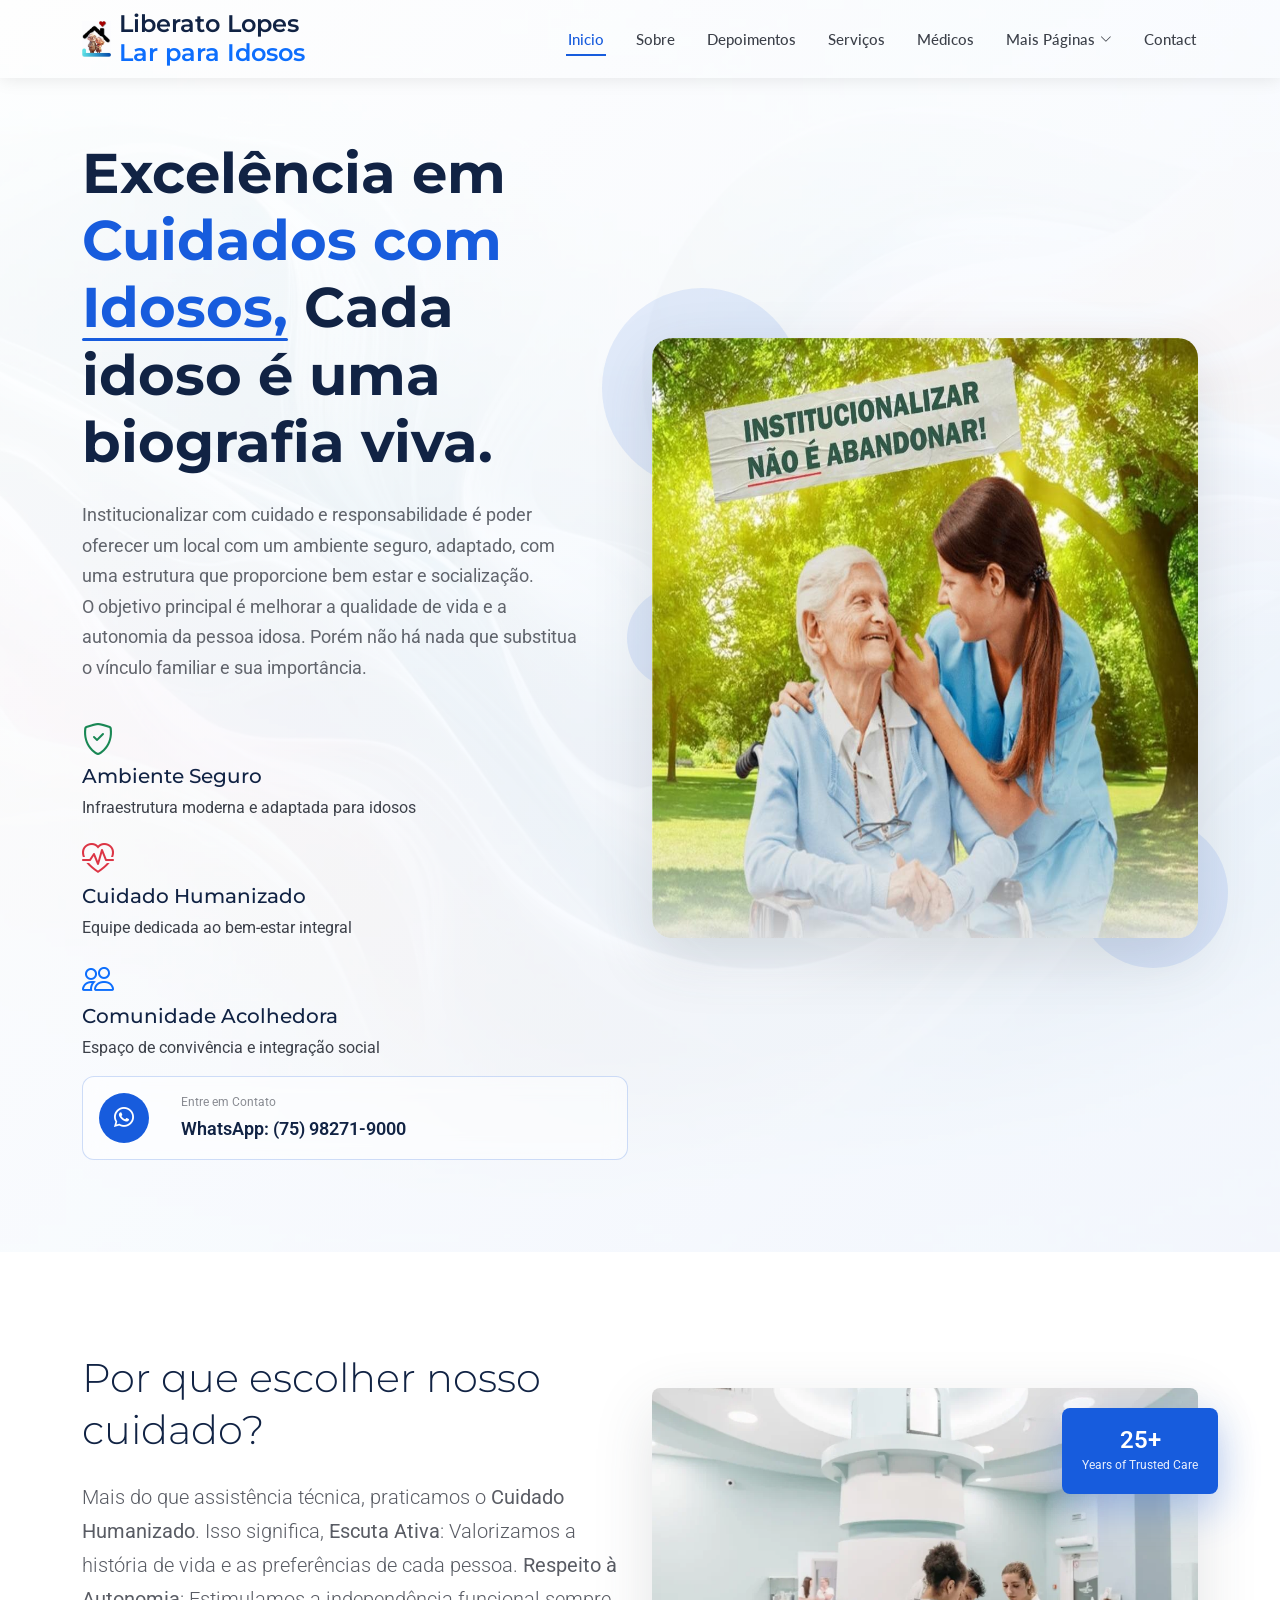
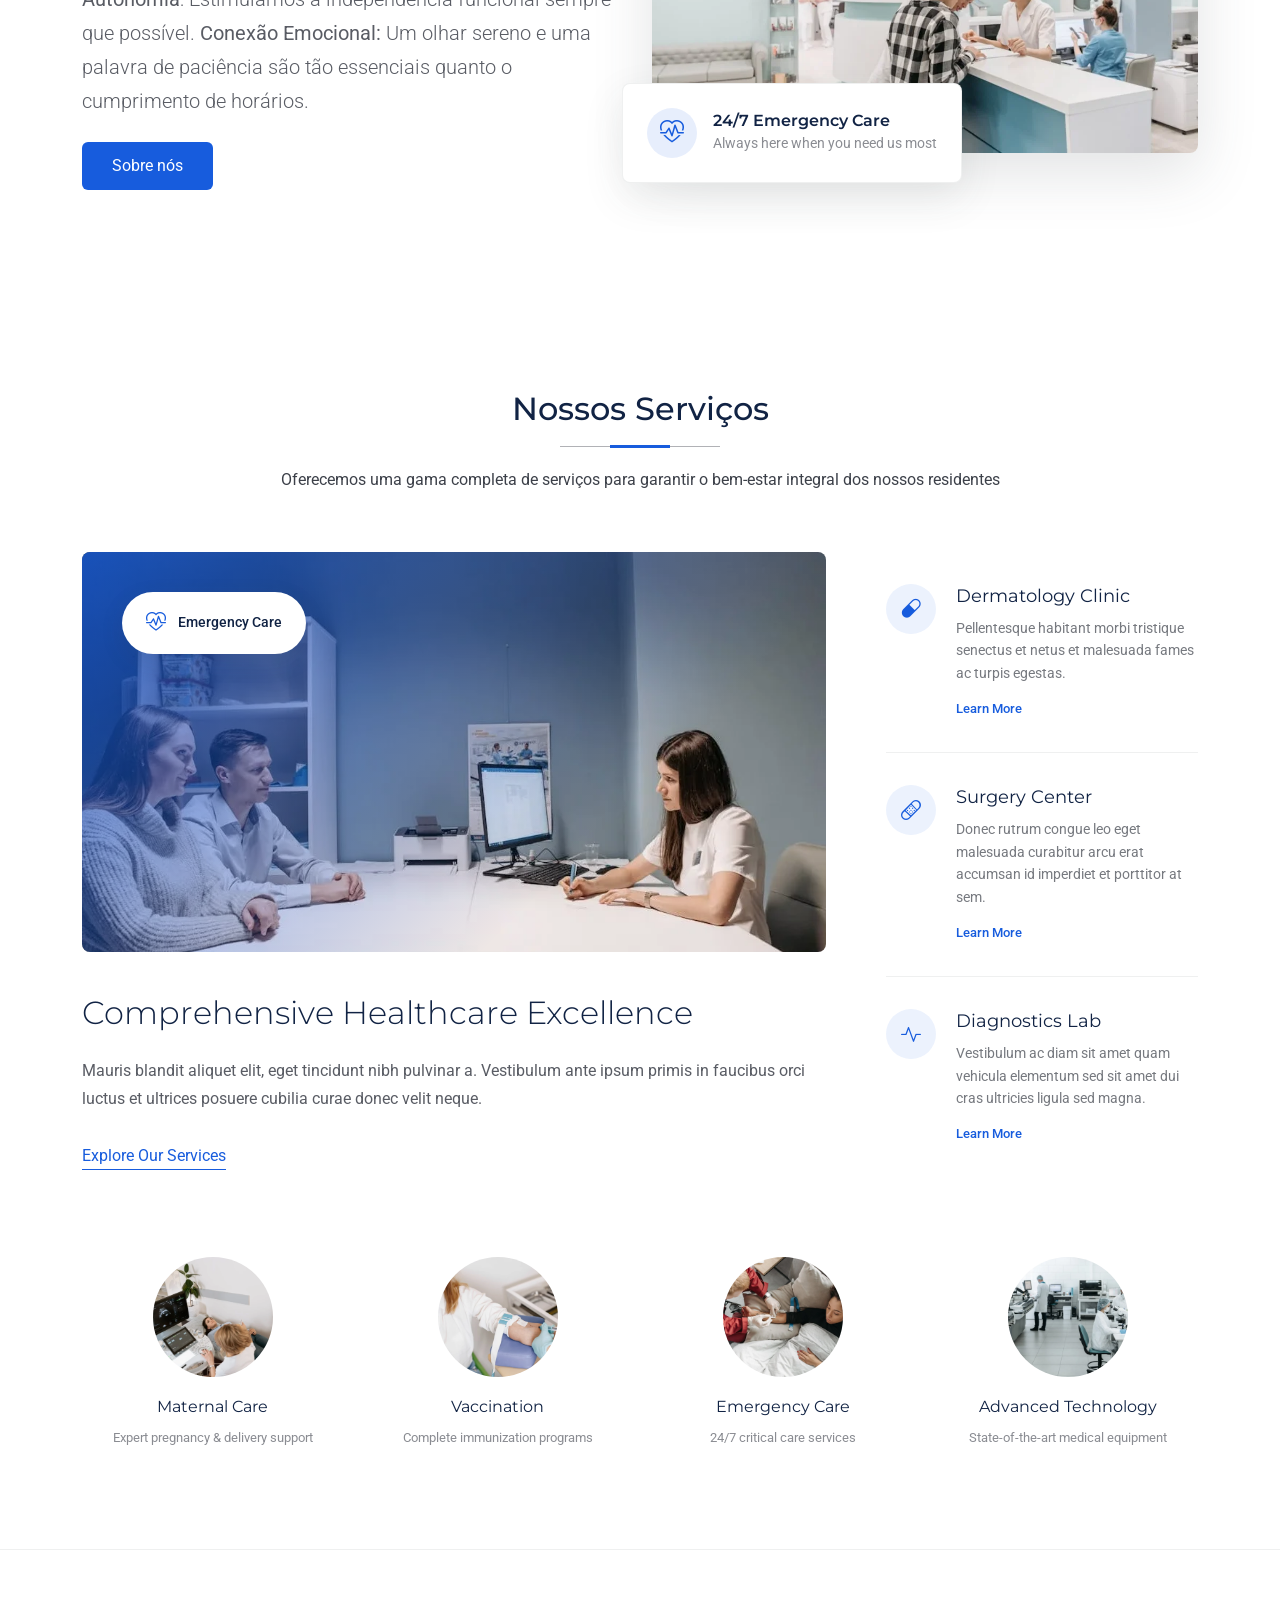
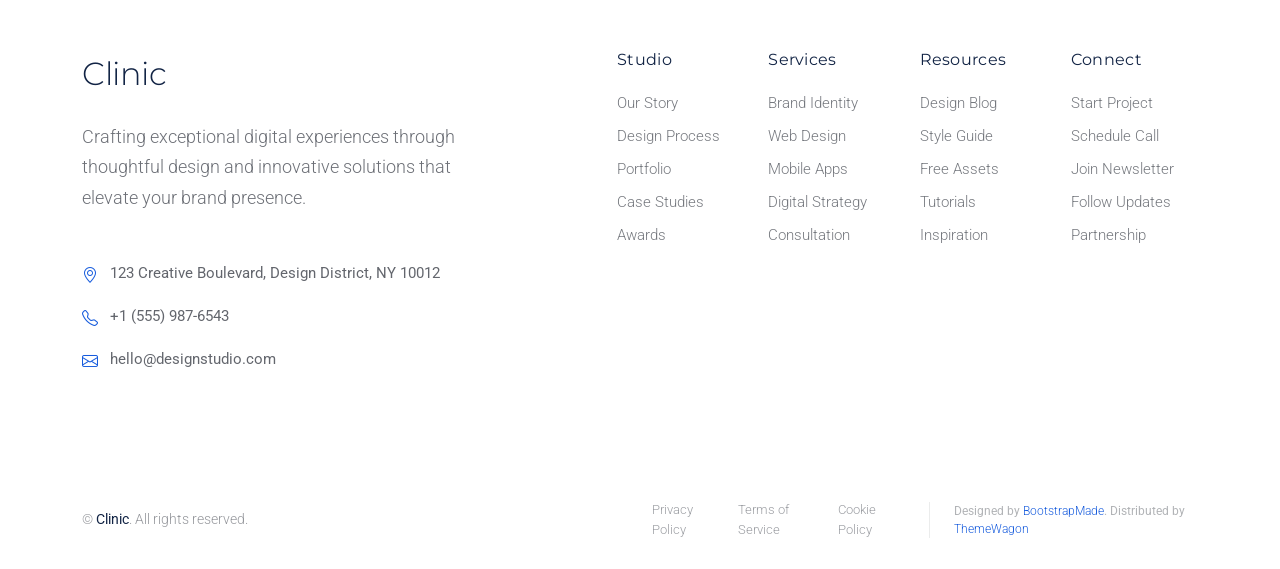
==== index.html @ b849fe91 "versao-1" ====
<!DOCTYPE html>
<html lang="en">

<head>
  <meta charset="utf-8">
  <meta content="width=device-width, initial-scale=1.0" name="viewport">
  <title>Liberato Lopes | Lar para Idosos</title>
  <meta name="description" content="">
  <meta name="keywords" content="">

  <!-- Favicons -->
  <link href="assets/img/favicon.png" rel="icon">
  <link href="assets/img/favicon.png" rel="apple-touch-icon">

  <!-- Fonts -->
  <link href="https://fonts.googleapis.com" rel="preconnect">
  <link href="https://fonts.gstatic.com" rel="preconnect" crossorigin>
  <link
    href="https://fonts.googleapis.com/css2?family=Roboto:ital,wght@0,100;0,300;0,400;0,500;0,700;0,900;1,100;1,300;1,400;1,500;1,700;1,900&family=Montserrat:ital,wght@0,100;0,200;0,300;0,400;0,500;0,600;0,700;0,800;0,900;1,100;1,200;1,300;1,400;1,500;1,600;1,700;1,800;1,900&family=Lato:ital,wght@0,100;0,300;0,400;0,700;0,900;1,100;1,300;1,400;1,700;1,900&display=swap"
    rel="stylesheet">

  <!-- Vendor CSS Files -->
  <link href="assets/vendor/bootstrap/css/bootstrap.min.css" rel="stylesheet">
  <link href="assets/vendor/bootstrap-icons/bootstrap-icons.css" rel="stylesheet">
  <link href="assets/vendor/aos/aos.css" rel="stylesheet">
  <link href="assets/vendor/glightbox/css/glightbox.min.css" rel="stylesheet">
  <link href="assets/vendor/fontawesome-free/css/all.min.css" rel="stylesheet">
  <link href="assets/vendor/swiper/swiper-bundle.min.css" rel="stylesheet">

  <!-- Main CSS File -->
  <link href="assets/css/main.css" rel="stylesheet">

</head>

<body class="index-page">

  <header id="header" class="header fixed-top">
    <div class="branding d-flex align-items-cente">

      <div class="container position-relative d-flex align-items-center justify-content-between">
        <a href="index.html" class="logo d-flex align-items-center">
          <!-- Uncomment the line below if you also wish to use an image logo -->
          <img class="img-fluid" src="assets/img/logo.png" alt="">
          <h1 class="sitename">
            <span class="d-block fs-4">Liberato Lopes</span>
            <span class="text-primary d-block fs-4">Lar para Idosos</span>
          </h1>
        </a>

        <nav id="navmenu" class="navmenu">
          <ul>
            <li><a href="index.html" class="active">Inicio</a></li>
            <li><a href="about.html">Sobre</a></li>
            <li><a href="departments.html">Depoimentos</a></li>
            <li><a href="services.html">Serviços</a></li>
            <li><a href="doctors.html">Médicos</a></li>
            <li class="dropdown"><a href="#"><span>Mais Páginas</span> <i class="bi bi-chevron-down toggle-dropdown"></i></a>
            <ul>
              <li><a href="department-details.html">Department Details</a></li>
              <li><a href="service-details.html">Service Details</a></li>
              <li><a href="appointment.html">Appointment</a></li>
              <li><a href="testimonials.html">Testimonials</a></li>
              <li><a href="faq.html">Frequently Asked Questions</a></li>
              <li><a href="gallery.html">Gallery</a></li>
            </ul>
            </li>
            <li><a href="contact.html">Contact</a></li>
          </ul>
          <i class="mobile-nav-toggle d-xl-none bi bi-list"></i>
        </nav>
      </div>
    </div>

  </header>

  <main class="main">

    <!-- Hero Section -->
    <section id="hero" class="hero section">

      <div class="container" data-aos="fade-up" data-aos-delay="100">

        <div class="row align-items-center pt-4">
          <div class="col-lg-6">
            <div class="hero-content">
              <h1 data-aos="fade-right" data-aos-delay="300">
                Excelência em <span class="highlight">Cuidados com Idosos,</span> Cada idoso é uma biografia viva.
              </h1>

              <p class="hero-description" data-aos="fade-right" data-aos-delay="400">
                Institucionalizar com cuidado e responsabilidade é poder oferecer um local com um ambiente seguro, adaptado, com uma estrutura que proporcione bem estar e socialização.<br>
                O objetivo principal é melhorar a qualidade de vida e a autonomia da pessoa idosa. Porém não há nada que substitua o vínculo familiar e sua importância.
              </p>
              <div class="hero-features" data-aos="fade-right" data-aos-delay="500">
                  <div class="feature-item">
                    <div class="feature-icon">
                      <i class="fs-2 bi bi-shield-check text-success"></i>
                    </div>
                    <div class="feature-content">
                      <h5>Ambiente Seguro</h5>
                      <p>Infraestrutura moderna e adaptada para idosos</p>
                  </div>
                  </div>
                  <div class="feature-item">
                    <div class="feature-icon">
                      <i class="fs-2 bi bi-heart-pulse text-danger"></i>
                    </div>
                    <div class="feature-content">
                      <h5>Cuidado Humanizado</h5>
                      <p>Equipe dedicada ao bem-estar integral</p>
                    </div>
                  </div>

                  <div class="feature-item">
                    <div class="feature-icon">
                      <i class="fs-2 bi bi-people text-primary"></i>
                    </div>
                    <div class="feature-content">
                      <h5>Comunidade Acolhedora</h5>
                      <p>Espaço de convivência e integração social</p>
                    </div>
                  </div>
                </div>
                <div class=" wa-me">
                <a class="emergency-contact d-flex align-items-center" data-aos="fade-right" data-aos-delay="600" href="https://wa.me/5575982719000" target="_blank" rel="noopener noreferrer">
                    <div class="emergency-icon me-3">
                      <i class="bi bi-whatsapp"></i>
                    </div>
                    <div class="emergency-info">
                      <small class="d-block">Entre em Contato</small>
                      <strong>WhatsApp: (75) 98271-9000</strong>
                    </div>
                </a>
                </div>
            </div>
            </div>

            <div class="col-lg-6">
              <div class="hero-visual" data-aos="fade-left" data-aos-delay="400">
                <div class="main-image">
                  <img src="assets/img/foto-1.jpg" alt="Modern Healthcare Facility" class="img-fluid">
                </div>
                <div class="background-elements">
                  <div class="element element-1"></div>
                  <div class="element element-2"></div>
                  <div class="element element-3"></div>
              </div>
            </div>
          </div>
        </div>

      </div>

    </section><!-- /Hero Section -->

    <!-- Home About Section -->
    <section id="home-about" class="home-about section">

      <div class="container" data-aos="fade-up" data-aos-delay="100">

        <div class="row align-items-center">
          <div class="col-lg-6 mb-5 mb-lg-0" data-aos="fade-right" data-aos-delay="200">
            <div class="about-content">
              <h2 class="section-heading">Por que escolher nosso cuidado?</h2>
              <p class="lead-text">Mais do que assistência técnica, praticamos o <strong>Cuidado Humanizado</strong>. Isso significa, <strong>Escuta Ativa</strong>: Valorizamos a história de vida e as preferências de cada pessoa. 
                <strong>Respeito à Autonomia</strong>: Estimulamos a independência funcional sempre que possível. <strong>Conexão Emocional:</strong> Um olhar sereno e uma palavra de paciência são tão essenciais quanto o cumprimento de horários.
              </p>
              <div class="cta-section">
                <a href="about.html" class="btn-primary">Sobre nós</a>
              </div>
            </div>
          </div>

          <div class="col-lg-6" data-aos="fade-left" data-aos-delay="300">
            <div class="about-visual">
              <div class="main-image">
                <img src="assets/img/health/facilities-9.webp" alt="Modern medical facility" class="img-fluid">
              </div>
              <div class="floating-card">
                <div class="card-content">
                  <div class="icon">
                    <i class="bi bi-heart-pulse"></i>
                  </div>
                  <div class="card-text">
                    <h4>24/7 Emergency Care</h4>
                    <p>Always here when you need us most</p>
                  </div>
                </div>
              </div>
              <div class="experience-badge">
                <div class="badge-content">
                  <span class="years">25+</span>
                  <span class="text">Years of Trusted Care</span>
                </div>
              </div>
            </div>
          </div>
        </div>

      </div>

    </section><!-- /Home About Section -->

    <!-- Featured Services Section -->
    <section id="featured-services" class="featured-services section">

      <!-- Section Title -->
      <div class="container section-title" data-aos="fade-up">
        <h2>Nossos Serviços</h2>
        <p>Oferecemos uma gama completa de serviços para garantir o bem-estar integral dos nossos residentes</p>
      </div><!-- End Section Title -->

      <div class="container" data-aos="fade-up" data-aos-delay="100">

        <div class="row g-0">

          <div class="col-lg-8" data-aos="fade-right" data-aos-delay="200">
            <div class="featured-service-main">
              <div class="service-image-wrapper">
                <img src="assets/img/health/consultation-4.webp" alt="Premier Healthcare Services" class="img-fluid"
                  loading="lazy">
                <div class="service-overlay">
                  <div class="service-badge">
                    <i class="bi bi-heart-pulse"></i>
                    <span>Emergency Care</span>
                  </div>
                </div>
              </div>
              <div class="service-details">
                <h2>Comprehensive Healthcare Excellence</h2>
                <p>Mauris blandit aliquet elit, eget tincidunt nibh pulvinar a. Vestibulum ante ipsum primis in faucibus
                  orci luctus et ultrices posuere cubilia curae donec velit neque.</p>
                <a href="#!" class="main-cta">Explore Our Services</a>
              </div>
            </div>
          </div>

          <div class="col-lg-4" data-aos="fade-left" data-aos-delay="300">
            <div class="services-sidebar">

              <div class="service-item" data-aos="fade-up" data-aos-delay="400">
                <div class="service-icon-wrapper">
                  <i class="bi bi-capsule"></i>
                </div>
                <div class="service-info">
                  <h4>Dermatology Clinic</h4>
                  <p>Pellentesque habitant morbi tristique senectus et netus et malesuada fames ac turpis egestas.</p>
                  <a href="#!" class="service-link">Learn More</a>
                </div>
              </div>

              <div class="service-item" data-aos="fade-up" data-aos-delay="500">
                <div class="service-icon-wrapper">
                  <i class="bi bi-bandaid"></i>
                </div>
                <div class="service-info">
                  <h4>Surgery Center</h4>
                  <p>Donec rutrum congue leo eget malesuada curabitur arcu erat accumsan id imperdiet et porttitor at
                    sem.</p>
                  <a href="#!" class="service-link">Learn More</a>
                </div>
              </div>

              <div class="service-item" data-aos="fade-up" data-aos-delay="600">
                <div class="service-icon-wrapper">
                  <i class="bi bi-activity"></i>
                </div>
                <div class="service-info">
                  <h4>Diagnostics Lab</h4>
                  <p>Vestibulum ac diam sit amet quam vehicula elementum sed sit amet dui cras ultricies ligula sed
                    magna.</p>
                  <a href="#!" class="service-link">Learn More</a>
                </div>
              </div>

            </div>
          </div>

        </div>

        <div class="specialties-grid" data-aos="fade-up" data-aos-delay="300">
          <div class="row align-items-center">

            <div class="col-lg-3 col-md-6">
              <div class="specialty-card">
                <div class="specialty-image">
                  <img src="assets/img/health/maternal-2.webp" alt="Maternal Care" class="img-fluid" loading="lazy">
                </div>
                <div class="specialty-content">
                  <h5>Maternal Care</h5>
                  <span>Expert pregnancy &amp; delivery support</span>
                </div>
              </div>
            </div>

            <div class="col-lg-3 col-md-6">
              <div class="specialty-card">
                <div class="specialty-image">
                  <img src="assets/img/health/vaccination-3.webp" alt="Vaccination" class="img-fluid" loading="lazy">
                </div>
                <div class="specialty-content">
                  <h5>Vaccination</h5>
                  <span>Complete immunization programs</span>
                </div>
              </div>
            </div>

            <div class="col-lg-3 col-md-6">
              <div class="specialty-card">
                <div class="specialty-image">
                  <img src="assets/img/health/emergency-1.webp" alt="Emergency Care" class="img-fluid" loading="lazy">
                </div>
                <div class="specialty-content">
                  <h5>Emergency Care</h5>
                  <span>24/7 critical care services</span>
                </div>
              </div>
            </div>

            <div class="col-lg-3 col-md-6">
              <div class="specialty-card">
                <div class="specialty-image">
                  <img src="assets/img/health/facilities-6.webp" alt="Advanced Tech" class="img-fluid" loading="lazy">
                </div>
                <div class="specialty-content">
                  <h5>Advanced Technology</h5>
                  <span>State-of-the-art medical equipment</span>
                </div>
              </div>
            </div>

          </div>
        </div>

      </div>

    </section><!-- /Featured Services Section -->

  </main>

  <footer id="footer" class="footer-16 footer position-relative">

    <div class="container">

      <div class="footer-main" data-aos="fade-up" data-aos-delay="100">
        <div class="row align-items-start">

          <div class="col-lg-5">
            <div class="brand-section">
              <a href="index.html" class="logo d-flex align-items-center mb-4">
                <span class="sitename">Clinic</span>
              </a>
              <p class="brand-description">Crafting exceptional digital experiences through thoughtful design and
                innovative solutions that elevate your brand presence.</p>

              <div class="contact-info mt-5">
                <div class="contact-item">
                  <i class="bi bi-geo-alt"></i>
                  <span>123 Creative Boulevard, Design District, NY 10012</span>
                </div>
                <div class="contact-item">
                  <i class="bi bi-telephone"></i>
                  <span>+1 (555) 987-6543</span>
                </div>
                <div class="contact-item">
                  <i class="bi bi-envelope"></i>
                  <span>hello@designstudio.com</span>
                </div>
              </div>
            </div>
          </div>

          <div class="col-lg-7">
            <div class="footer-nav-wrapper">
              <div class="row">

                <div class="col-6 col-lg-3">
                  <div class="nav-column">
                    <h6>Studio</h6>
                    <nav class="footer-nav">
                      <a href="#!">Our Story</a>
                      <a href="#!">Design Process</a>
                      <a href="#!">Portfolio</a>
                      <a href="#!">Case Studies</a>
                      <a href="#!">Awards</a>
                    </nav>
                  </div>
                </div>

                <div class="col-6 col-lg-3">
                  <div class="nav-column">
                    <h6>Services</h6>
                    <nav class="footer-nav">
                      <a href="#!">Brand Identity</a>
                      <a href="#!">Web Design</a>
                      <a href="#!">Mobile Apps</a>
                      <a href="#!">Digital Strategy</a>
                      <a href="#!">Consultation</a>
                    </nav>
                  </div>
                </div>

                <div class="col-6 col-lg-3">
                  <div class="nav-column">
                    <h6>Resources</h6>
                    <nav class="footer-nav">
                      <a href="#!">Design Blog</a>
                      <a href="#!">Style Guide</a>
                      <a href="#!">Free Assets</a>
                      <a href="#!">Tutorials</a>
                      <a href="#!">Inspiration</a>
                    </nav>
                  </div>
                </div>

                <div class="col-6 col-lg-3">
                  <div class="nav-column">
                    <h6>Connect</h6>
                    <nav class="footer-nav">
                      <a href="#!">Start Project</a>
                      <a href="#!">Schedule Call</a>
                      <a href="#!">Join Newsletter</a>
                      <a href="#!">Follow Updates</a>
                      <a href="#!">Partnership</a>
                    </nav>
                  </div>
                </div>

              </div>
            </div>
          </div>

        </div>
      </div>

    </div>

    <div class="footer-bottom">
      <div class="container">
        <div class="bottom-content" data-aos="fade-up" data-aos-delay="300">
          <div class="row align-items-center">

            <div class="col-lg-6">
              <div class="copyright">
                <p>© <span class="sitename">Clinic</span>. All rights reserved.</p>
              </div>
            </div>

            <div class="col-lg-6">
              <div class="legal-links">
                <a href="#!">Privacy Policy</a>
                <a href="#!">Terms of Service</a>
                <a href="#!">Cookie Policy</a>
                <div class="credits">
                  <!-- All the links in the footer should remain intact. -->
                  <!-- You can delete the links only if you've purchased the pro version. -->
                  <!-- Licensing information: https://bootstrapmade.com/license/ -->
                  <!-- Purchase the pro version with working PHP/AJAX contact form: [buy-url] -->
                  Designed by <a href="https://bootstrapmade.com/">BootstrapMade</a>. Distributed by <a href="https://themewagon.com" target="_blank">ThemeWagon</a>
                </div>
              </div>
            </div>

          </div>
        </div>
      </div>
    </div>

  </footer>

  <!-- Scroll Top -->
  <a href="#!" id="scroll-top" class="scroll-top d-flex align-items-center justify-content-center"><i
      class="bi bi-arrow-up-short"></i></a>

  <!-- Preloader -->
  <div id="preloader"></div>

  <!-- Vendor JS Files -->
  <script src="assets/vendor/bootstrap/js/bootstrap.bundle.min.js"></script>
  <script src="assets/vendor/php-email-form/validate.js"></script>
  <script src="assets/vendor/aos/aos.js"></script>
  <script src="assets/vendor/glightbox/js/glightbox.min.js"></script>
  <script src="assets/vendor/purecounter/purecounter_vanilla.js"></script>
  <script src="assets/vendor/swiper/swiper-bundle.min.js"></script>

  <!-- Main JS File -->
  <script src="assets/js/main.js"></script>

</body>

</html>
---- assets/css/main.css ----
/**
* Template Name: Clinic
* Template URL: https://bootstrapmade.com/clinic-bootstrap-template/
* Updated: Jul 23 2025 with Bootstrap v5.3.7
* Author: BootstrapMade.com
* License: https://bootstrapmade.com/license/
*/

@charset "UTF-8";

/*--------------------------------------------------------------
# Font & Color Variables
# Help: https://bootstrapmade.com/color-system/
--------------------------------------------------------------*/
/* Fonts */
:root {
  --default-font: "Roboto",  system-ui, -apple-system, "Segoe UI", Roboto, "Helvetica Neue", Arial, "Noto Sans", "Liberation Sans", sans-serif, "Apple Color Emoji", "Segoe UI Emoji", "Segoe UI Symbol", "Noto Color Emoji";
  --heading-font: "Montserrat",  sans-serif;
  --nav-font: "Lato",  sans-serif;
}

/* Global Colors - The following color variables are used throughout the website. Updating them here will change the color scheme of the entire website */
:root { 
  --background-color: #ffffff; /* Background color for the entire website, including individual sections */
  --default-color: #3c4049; /* Default color used for the majority of the text content across the entire website */
  --heading-color: #112344; /* Color for headings, subheadings and title throughout the website */
  --accent-color: #175cdd; /* Accent color that represents your brand on the website. It's used for buttons, links, and other elements that need to stand out */
  --surface-color: #ffffff; /* The surface color is used as a background of boxed elements within sections, such as cards, icon boxes, or other elements that require a visual separation from the global background. */
  --contrast-color: #ffffff; /* Contrast color for text, ensuring readability against backgrounds of accent, heading, or default colors. */
  --color-1: #58e3e6;
  --color-2: #2f5391;
}

/* Nav Menu Colors - The following color variables are used specifically for the navigation menu. They are separate from the global colors to allow for more customization options */
:root {
  --nav-color: #3c4049;  /* The default color of the main navmenu links */
  --nav-hover-color: #175cdd; /* Applied to main navmenu links when they are hovered over or active */
  --nav-mobile-background-color: #ffffff; /* Used as the background color for mobile navigation menu */
  --nav-dropdown-background-color: #ffffff; /* Used as the background color for dropdown items that appear when hovering over primary navigation items */
  --nav-dropdown-color: #3c4049; /* Used for navigation links of the dropdown items in the navigation menu. */
  --nav-dropdown-hover-color: #175cdd; /* Similar to --nav-hover-color, this color is applied to dropdown navigation links when they are hovered over. */
}

/* Color Presets - These classes override global colors when applied to any section or element, providing reuse of the sam color scheme. */

.light-background {
  --background-color: #f4f8ff;
  --surface-color: #ffffff;
}

.dark-background {
  --background-color: #021418;
  --default-color: #ffffff;
  --heading-color: #ffffff;
  --surface-color: #11262a;
  --contrast-color: #ffffff;
}

/* Smooth scroll */
:root {
  scroll-behavior: smooth;
}

/*--------------------------------------------------------------
# General Styling & Shared Classes
--------------------------------------------------------------*/
body {
  color: var(--default-color);
  background-color: var(--background-color);
  font-family: var(--default-font);
}

a {
  color: var(--accent-color);
  text-decoration: none;
  transition: 0.3s;
}

a:hover {
  color: color-mix(in srgb, var(--accent-color), transparent 25%);
  text-decoration: none;
}

h1,
h2,
h3,
h4,
h5,
h6 {
  color: var(--heading-color);
  font-family: var(--heading-font);
}

.logo-nome {
  color: var(--color-2)
}

.wa-me:hover {
  background-color: #128C7E; /* Verde escuro do WhatsApp */
  border-radius: 16px;
}

/* PHP Email Form Messages
------------------------------*/
.php-email-form .error-message {
  display: none;
  background: #df1529;
  color: #ffffff;
  text-align: left;
  padding: 15px;
  margin-bottom: 24px;
  font-weight: 600;
}

.php-email-form .sent-message {
  display: none;
  color: #ffffff;
  background: #059652;
  text-align: center;
  padding: 15px;
  margin-bottom: 24px;
  font-weight: 600;
}

.php-email-form .loading {
  display: none;
  background: var(--surface-color);
  text-align: center;
  padding: 15px;
  margin-bottom: 24px;
}

.php-email-form .loading:before {
  content: "";
  display: inline-block;
  border-radius: 50%;
  width: 24px;
  height: 24px;
  margin: 0 10px -6px 0;
  border: 3px solid var(--accent-color);
  border-top-color: var(--surface-color);
  animation: php-email-form-loading 1s linear infinite;
}

@keyframes php-email-form-loading {
  0% {
    transform: rotate(0deg);
  }

  100% {
    transform: rotate(360deg);
  }
}

/*--------------------------------------------------------------
# Global Header
--------------------------------------------------------------*/
.header {
  --background-color: rgba(255, 255, 255, 0);
  color: var(--default-color);
  transition: all 0.5s;
  z-index: 997;
  background-color: var(--background-color);
  box-shadow: 0px 0 18px rgba(0, 0, 0, 0.1);
}

.header .topbar {
  background-color: var(--accent-color);
  height: 40px;
  padding: 0;
  font-size: 14px;
  transition: all 0.5s;
}

.header .topbar .contact-info i {
  font-style: normal;
  color: var(--contrast-color);
}

.header .topbar .contact-info i a,
.header .topbar .contact-info i span {
  padding-left: 5px;
  color: var(--contrast-color);
}

@media (max-width: 575px) {

  .header .topbar .contact-info i a,
  .header .topbar .contact-info i span {
    font-size: 13px;
  }
}

.header .topbar .contact-info i a {
  line-height: 0;
  transition: 0.3s;
}

.header .topbar .contact-info i a:hover {
  color: var(--contrast-color);
  text-decoration: underline;
}

.header .topbar .social-links a {
  color: color-mix(in srgb, var(--contrast-color), transparent 40%);
  line-height: 0;
  transition: 0.3s;
  margin-left: 20px;
}

.header .topbar .social-links a:hover {
  color: var(--contrast-color);
}

.header .branding {
  min-height: 60px;
  padding: 10px 0;
}

.header .logo {
  line-height: 1;
}

.header .logo img {
  max-height: 36px;
  margin-right: 8px;
}

.header .logo h1 {
  font-size: 30px;
  margin: 0;
  font-weight: 600;
  color: var(--heading-color);
}

.scrolled .header .topbar {
  height: 0;
  visibility: hidden;
  overflow: hidden;
}

/* Global Header on Scroll
------------------------------*/
.scrolled .header {
  --background-color: #ffffff;
}

/*--------------------------------------------------------------
# Navigation Menu
--------------------------------------------------------------*/
/* Desktop Navigation */
@media (min-width: 1200px) {
  .navmenu {
    padding: 0;
  }

  .navmenu ul {
    margin: 0;
    padding: 0;
    display: flex;
    list-style: none;
    align-items: center;
  }

  .navmenu li {
    position: relative;
  }

  .navmenu>ul>li {
    white-space: nowrap;
    padding: 15px 14px;
  }

  .navmenu>ul>li:last-child {
    padding-right: 0;
  }

  .navmenu a,
  .navmenu a:focus {
    color: var(--nav-color);
    font-size: 15px;
    padding: 0 2px;
    font-family: var(--nav-font);
    font-weight: 500;
    display: flex;
    align-items: center;
    justify-content: space-between;
    white-space: nowrap;
    transition: 0.3s;
    position: relative;
  }

  .navmenu a i,
  .navmenu a:focus i {
    font-size: 12px;
    line-height: 0;
    margin-left: 5px;
    transition: 0.3s;
  }

  .navmenu>ul>li>a:before {
    content: "";
    position: absolute;
    width: 100%;
    height: 2px;
    bottom: -6px;
    left: 0;
    background-color: var(--accent-color);
    visibility: hidden;
    width: 0px;
    transition: all 0.3s ease-in-out 0s;
  }

  .navmenu a:hover:before,
  .navmenu li:hover>a:before,
  .navmenu .active:before {
    visibility: visible;
    width: 100%;
  }

  .navmenu li:hover>a,
  .navmenu .active,
  .navmenu .active:focus {
    color: var(--nav-hover-color);
  }

  .navmenu .dropdown ul {
    margin: 0;
    padding: 10px 0;
    background: var(--nav-dropdown-background-color);
    display: block;
    position: absolute;
    visibility: hidden;
    left: 14px;
    top: 130%;
    opacity: 0;
    transition: 0.3s;
    border-radius: 4px;
    z-index: 99;
    box-shadow: 0px 0px 30px rgba(0, 0, 0, 0.1);
  }

  .navmenu .dropdown ul li {
    min-width: 200px;
  }

  .navmenu .dropdown ul a {
    padding: 10px 20px;
    font-size: 15px;
    text-transform: none;
    color: var(--nav-dropdown-color);
  }

  .navmenu .dropdown ul a i {
    font-size: 12px;
  }

  .navmenu .dropdown ul a:hover,
  .navmenu .dropdown ul .active:hover,
  .navmenu .dropdown ul li:hover>a {
    color: var(--nav-dropdown-hover-color);
  }

  .navmenu .dropdown:hover>ul {
    opacity: 1;
    top: 100%;
    visibility: visible;
  }

  .navmenu .dropdown .dropdown ul {
    top: 0;
    left: -90%;
    visibility: hidden;
  }

  .navmenu .dropdown .dropdown:hover>ul {
    opacity: 1;
    top: 0;
    left: -100%;
    visibility: visible;
  }
}

/* Mobile Navigation */
@media (max-width: 1199px) {
  .mobile-nav-toggle {
    color: var(--nav-color);
    font-size: 28px;
    line-height: 0;
    margin-right: 10px;
    cursor: pointer;
    transition: color 0.3s;
  }

  .navmenu {
    padding: 0;
    z-index: 9997;
  }

  .navmenu ul {
    display: none;
    list-style: none;
    position: absolute;
    inset: 60px 20px 20px 20px;
    padding: 10px 0;
    margin: 0;
    border-radius: 6px;
    background-color: var(--nav-mobile-background-color);
    border: 1px solid color-mix(in srgb, var(--default-color), transparent 90%);
    box-shadow: none;
    overflow-y: auto;
    transition: 0.3s;
    z-index: 9998;
  }

  .navmenu a,
  .navmenu a:focus {
    color: var(--nav-dropdown-color);
    padding: 10px 20px;
    font-family: var(--nav-font);
    font-size: 17px;
    font-weight: 500;
    display: flex;
    align-items: center;
    justify-content: space-between;
    white-space: nowrap;
    transition: 0.3s;
  }

  .navmenu a i,
  .navmenu a:focus i {
    font-size: 12px;
    line-height: 0;
    margin-left: 5px;
    width: 30px;
    height: 30px;
    display: flex;
    align-items: center;
    justify-content: center;
    border-radius: 50%;
    transition: 0.3s;
    background-color: color-mix(in srgb, var(--accent-color), transparent 90%);
  }

  .navmenu a i:hover,
  .navmenu a:focus i:hover {
    background-color: var(--accent-color);
    color: var(--contrast-color);
  }

  .navmenu a:hover,
  .navmenu .active,
  .navmenu .active:focus {
    color: var(--nav-dropdown-hover-color);
  }

  .navmenu .active i,
  .navmenu .active:focus i {
    background-color: var(--accent-color);
    color: var(--contrast-color);
    transform: rotate(180deg);
  }

  .navmenu .dropdown ul {
    position: static;
    display: none;
    z-index: 99;
    padding: 10px 0;
    margin: 10px 20px;
    background-color: var(--nav-dropdown-background-color);
    transition: all 0.5s ease-in-out;
  }

  .navmenu .dropdown ul ul {
    background-color: rgba(33, 37, 41, 0.1);
  }

  .navmenu .dropdown>.dropdown-active {
    display: block;
    background-color: rgba(33, 37, 41, 0.03);
  }

  .mobile-nav-active {
    overflow: hidden;
  }

  .mobile-nav-active .mobile-nav-toggle {
    color: #fff;
    position: absolute;
    font-size: 32px;
    top: 15px;
    right: 15px;
    margin-right: 0;
    z-index: 9999;
  }

  .mobile-nav-active .navmenu {
    position: fixed;
    overflow: hidden;
    inset: 0;
    background: rgba(33, 37, 41, 0.8);
    transition: 0.3s;
  }

  .mobile-nav-active .navmenu>ul {
    display: block;
  }
}

/*--------------------------------------------------------------
# Global Footer
--------------------------------------------------------------*/
.footer-16 {
  background: var(--background-color);
  color: var(--default-color);
  font-size: 15px;
  padding: 100px 0 0;
  border-top: 1px solid color-mix(in srgb, var(--default-color), transparent 92%);
}

.footer-16 .footer-main {
  margin-bottom: 80px;
}

.footer-16 .brand-section .logo {
  text-decoration: none;
}

.footer-16 .brand-section .logo .sitename {
  font-family: var(--heading-font);
  font-size: 32px;
  font-weight: 300;
  color: var(--heading-color);
  letter-spacing: -0.5px;
}

.footer-16 .brand-section .brand-description {
  font-size: 18px;
  line-height: 1.7;
  color: color-mix(in srgb, var(--default-color), transparent 25%);
  font-weight: 300;
  max-width: 380px;
  margin: 0;
}

.footer-16 .brand-section .contact-info .contact-item {
  display: flex;
  align-items: flex-start;
  margin-bottom: 16px;
  font-size: 15px;
  color: color-mix(in srgb, var(--default-color), transparent 20%);
}

.footer-16 .brand-section .contact-info .contact-item i {
  font-size: 16px;
  color: var(--accent-color);
  margin-right: 12px;
  margin-top: 3px;
  flex-shrink: 0;
}

.footer-16 .brand-section .contact-info .contact-item span {
  line-height: 1.6;
}

.footer-16 .footer-nav-wrapper {
  padding-left: 60px;
}

@media (max-width: 991px) {
  .footer-16 .footer-nav-wrapper {
    padding-left: 0;
    margin-top: 50px;
  }
}

.footer-16 .nav-column {
  margin-bottom: 40px;
}

.footer-16 .nav-column h6 {
  font-family: var(--heading-font);
  font-size: 16px;
  font-weight: 400;
  color: var(--heading-color);
  margin-bottom: 24px;
  letter-spacing: 0.3px;
}

.footer-16 .nav-column .footer-nav {
  display: flex;
  flex-direction: column;
  gap: 12px;
}

.footer-16 .nav-column .footer-nav a {
  color: color-mix(in srgb, var(--default-color), transparent 30%);
  text-decoration: none;
  font-size: 15px;
  font-weight: 300;
  transition: all 0.3s ease;
  line-height: 1.4;
}

.footer-16 .nav-column .footer-nav a:hover {
  color: var(--accent-color);
  transform: translateX(4px);
}

.footer-16 .footer-social {
  padding: 50px 0;
  border-top: 1px solid color-mix(in srgb, var(--default-color), transparent 94%);
  border-bottom: 1px solid color-mix(in srgb, var(--default-color), transparent 94%);
}

.footer-16 .footer-social .newsletter-section h5 {
  font-family: var(--heading-font);
  font-size: 20px;
  font-weight: 300;
  color: var(--heading-color);
  margin-bottom: 12px;
  letter-spacing: -0.2px;
}

.footer-16 .footer-social .newsletter-section p {
  font-size: 16px;
  color: color-mix(in srgb, var(--default-color), transparent 35%);
  margin: 0;
  line-height: 1.6;
  max-width: 340px;
}

.footer-16 .footer-social .social-section {
  display: flex;
  justify-content: flex-end;
}

@media (max-width: 991px) {
  .footer-16 .footer-social .social-section {
    justify-content: flex-start;
    margin-top: 30px;
  }
}

.footer-16 .footer-social .social-links {
  display: flex;
  gap: 32px;
  align-items: center;
}

@media (max-width: 576px) {
  .footer-16 .footer-social .social-links {
    gap: 20px;
    flex-wrap: wrap;
  }
}

.footer-16 .footer-social .social-links .social-link {
  display: flex;
  align-items: center;
  gap: 8px;
  text-decoration: none;
  color: color-mix(in srgb, var(--default-color), transparent 40%);
  font-size: 14px;
  font-weight: 400;
  transition: all 0.3s ease;
}

.footer-16 .footer-social .social-links .social-link i {
  font-size: 18px;
  transition: all 0.3s ease;
}

.footer-16 .footer-social .social-links .social-link span {
  transition: all 0.3s ease;
}

.footer-16 .footer-social .social-links .social-link:hover {
  color: var(--accent-color);
  transform: translateY(-2px);
}

.footer-16 .footer-social .social-links .social-link:hover i {
  transform: scale(1.1);
}

.footer-16 .footer-bottom {
  padding: 30px 0;
}

.footer-16 .footer-bottom .copyright p {
  margin: 0;
  font-size: 14px;
  color: color-mix(in srgb, var(--default-color), transparent 45%);
  font-weight: 300;
}

.footer-16 .footer-bottom .copyright p .sitename {
  color: var(--heading-color);
  font-weight: 400;
}

.footer-16 .footer-bottom .legal-links {
  display: flex;
  align-items: center;
  justify-content: flex-end;
  gap: 24px;
}

@media (max-width: 991px) {
  .footer-16 .footer-bottom .legal-links {
    justify-content: flex-start;
    margin-top: 20px;
    flex-wrap: wrap;
  }
}

.footer-16 .footer-bottom .legal-links a {
  font-size: 13px;
  color: color-mix(in srgb, var(--default-color), transparent 50%);
  text-decoration: none;
  font-weight: 300;
  transition: color 0.3s ease;
}

.footer-16 .footer-bottom .legal-links a:hover {
  color: var(--accent-color);
}

.footer-16 .footer-bottom .legal-links .credits {
  font-size: 12px;
  color: color-mix(in srgb, var(--default-color), transparent 60%);
  margin-left: 8px;
  padding-left: 24px;
  border-left: 1px solid color-mix(in srgb, var(--default-color), transparent 90%);
}

@media (max-width: 576px) {
  .footer-16 .footer-bottom .legal-links .credits {
    margin-left: 0;
    padding-left: 0;
    border-left: none;
    width: 100%;
    margin-top: 12px;
  }
}

.footer-16 .footer-bottom .legal-links .credits a {
  color: var(--accent-color);
  font-size: 12px;
}

.footer-16 .footer-bottom .legal-links .credits a:hover {
  text-decoration: underline;
}

@media (max-width: 768px) {
  .footer-16 {
    padding: 70px 0 0;
  }

  .footer-16 .brand-section {
    text-align: center;
    margin-bottom: 50px;
  }

  .footer-16 .brand-section .brand-description {
    max-width: none;
  }

  .footer-16 .brand-section .contact-info {
    text-align: left;
    display: inline-block;
  }

  .footer-16 .footer-nav-wrapper .nav-column {
    text-align: left;
  }

  .footer-16 .footer-nav-wrapper .nav-column h6 {
    margin-bottom: 16px;
  }

  .footer-16 .footer-nav-wrapper .nav-column .footer-nav {
    gap: 10px;
  }

  .footer-16 .footer-social {
    text-align: center;
  }

  .footer-16 .footer-social .newsletter-section p {
    max-width: none;
  }

  .footer-16 .footer-social .social-links {
    justify-content: center;
  }

  .footer-16 .footer-bottom {
    text-align: center;
  }

  .footer-16 .footer-bottom .legal-links {
    justify-content: center;
  }
}

/*--------------------------------------------------------------
# Preloader
--------------------------------------------------------------*/
#preloader {
  position: fixed;
  inset: 0;
  z-index: 9999;
  overflow: hidden;
  background-color: var(--background-color);
  transition: all 0.6s ease-out;
  width: 100%;
  height: 100vh;
}

#preloader:before,
#preloader:after {
  content: "";
  position: absolute;
  border: 4px solid var(--accent-color);
  border-radius: 50%;
  animation: animate-preloader 2s cubic-bezier(0, 0.2, 0.8, 1) infinite;
}

#preloader:after {
  animation-delay: -0.5s;
}

@keyframes animate-preloader {
  0% {
    width: 10px;
    height: 10px;
    top: calc(50% - 5px);
    left: calc(50% - 5px);
    opacity: 1;
  }

  100% {
    width: 72px;
    height: 72px;
    top: calc(50% - 36px);
    left: calc(50% - 36px);
    opacity: 0;
  }
}

/*--------------------------------------------------------------
# Scroll Top Button
--------------------------------------------------------------*/
.scroll-top {
  position: fixed;
  visibility: hidden;
  opacity: 0;
  right: 15px;
  bottom: -15px;
  z-index: 99999;
  background-color: var(--accent-color);
  width: 44px;
  height: 44px;
  border-radius: 50px;
  transition: all 0.4s;
}

.scroll-top i {
  font-size: 24px;
  color: var(--contrast-color);
  line-height: 0;
}

.scroll-top:hover {
  background-color: color-mix(in srgb, var(--accent-color), transparent 20%);
  color: var(--contrast-color);
}

.scroll-top.active {
  visibility: visible;
  opacity: 1;
  bottom: 15px;
}

/*--------------------------------------------------------------
# Disable aos animation delay on mobile devices
--------------------------------------------------------------*/
@media screen and (max-width: 768px) {
  [data-aos-delay] {
    transition-delay: 0 !important;
  }
}

/*--------------------------------------------------------------
# Global Page Titles & Breadcrumbs
--------------------------------------------------------------*/
.page-title {
  color: var(--default-color);
  background-color: var(--background-color);
  position: relative;
  padding-top: 100px;
}

.page-title .heading {
  padding: 80px 0;
}

.page-title .heading h1 {
  font-size: 38px;
  font-weight: 500;
}

.page-title nav {
  background-color: color-mix(in srgb, var(--default-color), transparent 96%);
  padding: 20px 0;
}

.page-title nav ol {
  display: flex;
  flex-wrap: wrap;
  list-style: none;
  padding: 0;
  margin: 0;
  font-size: 16px;
  font-weight: 400;
}

.page-title nav ol li+li {
  padding-left: 10px;
}

.page-title nav ol li+li::before {
  content: "/";
  display: inline-block;
  padding-right: 10px;
  color: color-mix(in srgb, var(--default-color), transparent 70%);
}

/*--------------------------------------------------------------
# Global Sections
--------------------------------------------------------------*/
section,
.section {
  color: var(--default-color);
  background-color: var(--background-color);
  padding: 60px 0;
  scroll-margin-top: 90px;
  overflow: clip;
}

@media (max-width: 1199px) {

  section,
  .section {
    scroll-margin-top: 66px;
  }
}

/*--------------------------------------------------------------
# Global Section Titles
--------------------------------------------------------------*/
.section-title {
  text-align: center;
  padding-bottom: 60px;
  position: relative;
}

.section-title h2 {
  font-size: 32px;
  font-weight: 500;
  margin-bottom: 20px;
  padding-bottom: 20px;
  position: relative;
}

.section-title h2:before {
  content: "";
  position: absolute;
  display: block;
  width: 160px;
  height: 1px;
  background: color-mix(in srgb, var(--default-color), transparent 60%);
  left: 0;
  right: 0;
  bottom: 1px;
  margin: auto;
}

.section-title h2::after {
  content: "";
  position: absolute;
  display: block;
  width: 60px;
  height: 3px;
  background: var(--accent-color);
  left: 0;
  right: 0;
  bottom: 0;
  margin: auto;
}

.section-title p {
  margin-bottom: 0;
}

/*--------------------------------------------------------------
# Hero Section
--------------------------------------------------------------*/
.hero {
  position: relative;
  min-height: 100vh;
  display: flex;
  align-items: center;
  background: linear-gradient(135deg, var(--surface-color) 0%, color-mix(in srgb, var(--accent-color), transparent 95%) 100%);
  overflow: hidden;
}

.hero::before {
  content: "";
  position: absolute;
  top: 0;
  left: 0;
  right: 0;
  bottom: 0;
  background: url("../img/bg/abstract-bg-3.webp") center/cover;
  opacity: 0.08;
  z-index: 0;
}

.hero .container {
  position: relative;
  z-index: 1;
}

.hero .hero-content {
  padding: 2rem 0;
}

.hero .hero-content .trust-badges {
  display: flex;
  gap: 1.5rem;
  flex-wrap: wrap;
}

.hero .hero-content .trust-badges .badge-item {
  display: flex;
  align-items: center;
  gap: 0.5rem;
  padding: 0.5rem 1rem;
  background: color-mix(in srgb, var(--accent-color), transparent 90%);
  border-radius: 50px;
  color: var(--accent-color);
  font-size: 0.875rem;
  font-weight: 500;
}

.hero .hero-content .trust-badges .badge-item i {
  font-size: 1rem;
}

@media (max-width: 576px) {
  .hero .hero-content .trust-badges {
    gap: 0.75rem;
  }

  .hero .hero-content .trust-badges .badge-item {
    font-size: 0.75rem;
    padding: 0.4rem 0.8rem;
  }
}

.hero .hero-content h1 {
  font-size: 3.5rem;
  font-weight: 700;
  line-height: 1.2;
  margin: 1.5rem 0;
  color: var(--heading-color);
}

.hero .hero-content h1 .highlight {
  color: var(--accent-color);
  position: relative;
}

.hero .hero-content h1 .highlight::after {
  content: "";
  position: absolute;
  bottom: 0;
  left: 0;
  right: 0;
  height: 3px;
  background: var(--accent-color);
  border-radius: 2px;
}

@media (max-width: 992px) {
  .hero .hero-content h1 {
    font-size: 2.5rem;
  }
}

@media (max-width: 576px) {
  .hero .hero-content h1 {
    font-size: 2rem;
  }
}

.hero .hero-content .hero-description {
  font-size: 1.125rem;
  line-height: 1.7;
  color: color-mix(in srgb, var(--default-color), transparent 20%);
  margin-bottom: 2rem;
  max-width: 500px;
}

.hero .hero-content .hero-stats {
  display: flex;
  gap: 2rem;
}

.hero .hero-content .hero-stats .stat-item {
  text-align: left;
}

.hero .hero-content .hero-stats .stat-item h3 {
  font-size: 2rem;
  font-weight: 700;
  color: var(--accent-color);
  margin: 0;
  line-height: 1;
}

.hero .hero-content .hero-stats .stat-item p {
  color: color-mix(in srgb, var(--default-color), transparent 30%);
  margin: 0.25rem 0 0 0;
  font-size: 0.875rem;
  font-weight: 500;
}

@media (max-width: 576px) {
  .hero .hero-content .hero-stats {
    gap: 1rem;
  }

  .hero .hero-content .hero-stats .stat-item h3 {
    font-size: 1.5rem;
  }
}

.hero .hero-content .hero-actions {
  display: flex;
  gap: 1rem;
  align-items: center;
  margin-bottom: 2rem;
}

.hero .hero-content .hero-actions .btn {
  padding: 1rem 2rem;
  font-weight: 600;
  border-radius: 50px;
  text-decoration: none;
  display: inline-flex;
  align-items: center;
  transition: all 0.3s ease;
  border: 2px solid transparent;
}

.hero .hero-content .hero-actions .btn.btn-primary {
  background: var(--accent-color);
  color: var(--contrast-color);
}

.hero .hero-content .hero-actions .btn.btn-primary:hover {
  background: color-mix(in srgb, var(--accent-color), black 10%);
  transform: translateY(-2px);
}

.hero .hero-content .hero-actions .btn.btn-outline {
  color: var(--accent-color);
  border-color: var(--accent-color);
  background: transparent;
}

.hero .hero-content .hero-actions .btn.btn-outline:hover {
  background: var(--accent-color);
  color: var(--contrast-color);
}

@media (max-width: 576px) {
  .hero .hero-content .hero-actions {
    flex-direction: column;
    align-items: stretch;
  }

  .hero .hero-content .hero-actions .btn {
    text-align: center;
    justify-content: center;
  }
}

.hero .hero-content .emergency-contact {
  display: flex;
  align-items: center;
  gap: 1rem;
  padding: 1rem;
  background: color-mix(in srgb, var(--surface-color), transparent 50%);
  border: 1px solid color-mix(in srgb, var(--accent-color), transparent 80%);
  border-radius: 12px;
  backdrop-filter: blur(10px);
}

.hero .hero-content .emergency-contact .emergency-icon {
  width: 50px;
  height: 50px;
  background: var(--accent-color);
  color: var(--contrast-color);
  border-radius: 50%;
  display: flex;
  align-items: center;
  justify-content: center;
  font-size: 1.25rem;
}

.hero .hero-content .emergency-contact .emergency-info small {
  display: block;
  color: color-mix(in srgb, var(--default-color), transparent 40%);
  font-size: 0.75rem;
  margin-bottom: 0.25rem;
}

.hero .hero-content .emergency-contact .emergency-info strong {
  color: var(--heading-color);
  font-size: 1.125rem;
  font-weight: 600;
}

.hero .hero-visual {
  position: relative;
  height: 600px;
}

.hero .hero-visual .main-image {
  position: relative;
  height: 100%;
  border-radius: 20px;
  overflow: hidden;
  box-shadow: 0 20px 60px color-mix(in srgb, var(--default-color), transparent 85%);
}

.hero .hero-visual .main-image img {
  width: 100%;
  height: 100%;
  object-fit: center;
}

.hero .hero-visual .main-image .floating-card {
  position: absolute;
  background: var(--surface-color);
  padding: 1.5rem;
  border-radius: 16px;
  box-shadow: 0 15px 40px color-mix(in srgb, var(--default-color), transparent 85%);
  backdrop-filter: blur(10px);
  border: 1px solid color-mix(in srgb, var(--default-color), transparent 90%);
}

.hero .hero-visual .main-image .floating-card.appointment-card {
  top: 20px;
  right: 20px;
  display: flex;
  align-items: center;
  gap: 1rem;
  min-width: 200px;
}

.hero .hero-visual .main-image .floating-card.appointment-card .card-icon {
  width: 50px;
  height: 50px;
  background: color-mix(in srgb, var(--accent-color), transparent 90%);
  color: var(--accent-color);
  border-radius: 12px;
  display: flex;
  align-items: center;
  justify-content: center;
  font-size: 1.25rem;
}

.hero .hero-visual .main-image .floating-card.appointment-card .card-content h6 {
  margin: 0 0 0.25rem 0;
  color: var(--heading-color);
  font-weight: 600;
  font-size: 0.875rem;
}

.hero .hero-visual .main-image .floating-card.appointment-card .card-content p {
  margin: 0 0 0.25rem 0;
  color: var(--default-color);
  font-weight: 600;
  font-size: 1rem;
}

.hero .hero-visual .main-image .floating-card.appointment-card .card-content small {
  color: color-mix(in srgb, var(--default-color), transparent 40%);
  font-size: 0.75rem;
}

.hero .hero-visual .main-image .floating-card.rating-card {
  bottom: 20px;
  left: 20px;
  text-align: center;
  min-width: 140px;
}

.hero .hero-visual .main-image .floating-card.rating-card .rating-stars {
  color: #ffc107;
  margin-bottom: 0.5rem;
}

.hero .hero-visual .main-image .floating-card.rating-card .rating-stars i {
  font-size: 1rem;
}

.hero .hero-visual .main-image .floating-card.rating-card h6 {
  margin: 0 0 0.25rem 0;
  color: var(--heading-color);
  font-weight: 700;
  font-size: 1.125rem;
}

.hero .hero-visual .main-image .floating-card.rating-card small {
  color: color-mix(in srgb, var(--default-color), transparent 40%);
  font-size: 0.75rem;
}

@media (max-width: 768px) {
  .hero .hero-visual .main-image .floating-card.appointment-card {
    right: 10px;
    top: 10px;
    padding: 1rem;
    min-width: 160px;
  }

  .hero .hero-visual .main-image .floating-card.rating-card {
    left: 10px;
    bottom: 10px;
    padding: 1rem;
    min-width: 120px;
  }
}

.hero .hero-visual .background-elements {
  position: absolute;
  top: 0;
  left: 0;
  right: 0;
  bottom: 0;
  z-index: -1;
}

.hero .hero-visual .background-elements .element {
  position: absolute;
  border-radius: 50%;
  background: var(--accent-color);
  opacity: 0.1;
}

.hero .hero-visual .background-elements .element.element-1 {
  width: 200px;
  height: 200px;
  top: -50px;
  left: -50px;
  animation: float1 6s ease-in-out infinite;
}

.hero .hero-visual .background-elements .element.element-2 {
  width: 150px;
  height: 150px;
  bottom: -30px;
  right: -30px;
  animation: float2 8s ease-in-out infinite;
}

.hero .hero-visual .background-elements .element.element-3 {
  width: 100px;
  height: 100px;
  top: 50%;
  left: -25px;
  transform: translateY(-50%);
  animation: float3 7s ease-in-out infinite;
}

@media (max-width: 992px) {
  .hero .hero-visual {
    height: 400px;
    margin-top: 2rem;
  }
}

@keyframes float1 {

  0%,
  100% {
    transform: translateY(0px) rotate(0deg);
  }

  50% {
    transform: translateY(-20px) rotate(180deg);
  }
}

@keyframes float2 {

  0%,
  100% {
    transform: translateY(0px) rotate(0deg);
  }

  50% {
    transform: translateY(-15px) rotate(-180deg);
  }
}

@keyframes float3 {

  0%,
  100% {
    transform: translateY(-50%) rotate(0deg);
  }

  50% {
    transform: translateY(-70%) rotate(180deg);
  }
}

/*--------------------------------------------------------------
# Home About Section
--------------------------------------------------------------*/
.home-about {
  padding: 100px 0;
  background-color: var(--surface-color);
}

.home-about .about-content .section-heading {
  font-size: 2.5rem;
  font-weight: 300;
  line-height: 1.3;
  margin-bottom: 1.5rem;
}

@media (max-width: 768px) {
  .home-about .about-content .section-heading {
    font-size: 2rem;
  }
}

.home-about .about-content .lead-text {
  font-size: 1.25rem;
  font-weight: 300;
  line-height: 1.7;
  color: color-mix(in srgb, var(--default-color), transparent 15%);
  margin-bottom: 1.5rem;
}

.home-about .about-content p {
  font-size: 1.1rem;
  line-height: 1.8;
  color: color-mix(in srgb, var(--default-color), transparent 20%);
  margin-bottom: 2.5rem;
}

.home-about .about-content .stats-grid {
  display: grid;
  grid-template-columns: repeat(3, 1fr);
  gap: 2rem;
  margin-bottom: 3rem;
}

@media (max-width: 576px) {
  .home-about .about-content .stats-grid {
    grid-template-columns: 1fr;
    gap: 1.5rem;
  }
}

.home-about .about-content .stats-grid .stat-item {
  text-align: center;
}

.home-about .about-content .stats-grid .stat-item .stat-number {
  font-size: 2.5rem;
  font-weight: 300;
  color: var(--accent-color);
  display: block;
  line-height: 1;
}

.home-about .about-content .stats-grid .stat-item .stat-number::after {
  content: "+";
  font-size: 1.5rem;
  margin-left: 2px;
}

.home-about .about-content .stats-grid .stat-item .stat-label {
  font-size: 0.95rem;
  color: color-mix(in srgb, var(--default-color), transparent 30%);
  margin-top: 0.5rem;
  font-weight: 400;
}

.home-about .about-content .cta-section {
  display: flex;
  align-items: center;
  gap: 2rem;
  flex-wrap: wrap;
}

.home-about .about-content .cta-section .btn-primary {
  background-color: var(--accent-color);
  color: var(--contrast-color);
  padding: 12px 30px;
  font-size: 1rem;
  font-weight: 400;
  text-decoration: none;
  border-radius: 6px;
  transition: all 0.3s ease;
}

.home-about .about-content .cta-section .btn-primary:hover {
  background-color: color-mix(in srgb, var(--accent-color), black 10%);
  transform: translateY(-2px);
  color: var(--contrast-color);
}

.home-about .about-content .cta-section .btn-secondary {
  color: var(--heading-color);
  text-decoration: none;
  font-weight: 500;
  display: flex;
  align-items: center;
  gap: 0.5rem;
  transition: all 0.3s ease;
}



.home-about .about-content .cta-section .btn-secondary i {
  font-size: 1.5rem;
  color: var(--accent-color);
}

.home-about .about-content .cta-section .btn-secondary:hover {
  color: var(--accent-color);
  transform: translateX(5px);
}

.home-about .about-visual {
  position: relative;
}

.home-about .about-visual .main-image {
  border-radius: 8px;
  overflow: hidden;
  box-shadow: 0 20px 60px color-mix(in srgb, var(--default-color), transparent 85%);
}

.home-about .about-visual .main-image img {
  width: 100%;
  height: auto;
  transition: transform 0.3s ease;
}

.home-about .about-visual .main-image:hover img {
  transform: scale(1.05);
}

.home-about .about-visual .floating-card {
  position: absolute;
  bottom: -30px;
  left: -30px;
  background-color: var(--surface-color);
  padding: 1.5rem;
  border-radius: 8px;
  box-shadow: 0 15px 40px color-mix(in srgb, var(--default-color), transparent 90%);
  border: 1px solid color-mix(in srgb, var(--default-color), transparent 92%);
}

@media (max-width: 768px) {
  .home-about .about-visual .floating-card {
    position: static;
    margin-top: 2rem;
    left: auto;
    bottom: auto;
  }
}

.home-about .about-visual .floating-card .card-content {
  display: flex;
  align-items: center;
  gap: 1rem;
}

.home-about .about-visual .floating-card .card-content .icon {
  background-color: color-mix(in srgb, var(--accent-color), transparent 90%);
  width: 50px;
  height: 50px;
  border-radius: 50%;
  display: flex;
  align-items: center;
  justify-content: center;
  flex-shrink: 0;
}

.home-about .about-visual .floating-card .card-content .icon i {
  color: var(--accent-color);
  font-size: 1.5rem;
}

.home-about .about-visual .floating-card .card-content .card-text h4 {
  font-size: 1rem;
  font-weight: 600;
  margin-bottom: 0.25rem;
  line-height: 1.2;
}

.home-about .about-visual .floating-card .card-content .card-text p {
  font-size: 0.875rem;
  color: color-mix(in srgb, var(--default-color), transparent 40%);
  margin: 0;
  line-height: 1.4;
}

.home-about .about-visual .experience-badge {
  position: absolute;
  top: 20px;
  right: -20px;
  background-color: var(--accent-color);
  color: var(--contrast-color);
  padding: 1.25rem;
  border-radius: 8px;
  text-align: center;
  box-shadow: 0 15px 40px color-mix(in srgb, var(--accent-color), transparent 70%);
}

@media (max-width: 768px) {
  .home-about .about-visual .experience-badge {
    position: static;
    margin-bottom: 2rem;
    right: auto;
    top: auto;
    display: inline-block;
  }
}

.home-about .about-visual .experience-badge .badge-content .years {
  display: block;
  font-size: 1.5rem;
  font-weight: 600;
  line-height: 1;
}

.home-about .about-visual .experience-badge .badge-content .text {
  display: block;
  font-size: 0.75rem;
  font-weight: 400;
  margin-top: 0.25rem;
  opacity: 0.9;
}

@media (max-width: 992px) {
  .home-about {
    padding: 80px 0;
  }

  .home-about .row {
    text-align: center;
  }

  .home-about .about-content .stats-grid {
    margin: 2rem 0;
  }
}

/*--------------------------------------------------------------
# Featured Departments Section
--------------------------------------------------------------*/
.featured-departments .specialty-card {
  background: var(--surface-color);
  border-radius: 20px;
  overflow: hidden;
  box-shadow: 0 8px 40px color-mix(in srgb, var(--default-color), transparent 92%);
  transition: all 0.4s ease;
  height: 100%;
  display: flex;
  flex-direction: column;
}

.featured-departments .specialty-card:hover {
  transform: translateY(-8px);
  box-shadow: 0 20px 60px color-mix(in srgb, var(--default-color), transparent 85%);
}

.featured-departments .specialty-content {
  padding: 40px;
  flex: 1;
  display: flex;
  flex-direction: column;
}

.featured-departments .specialty-meta {
  margin-bottom: 15px;
}

.featured-departments .specialty-meta .specialty-label {
  display: inline-block;
  background: color-mix(in srgb, var(--accent-color), transparent 90%);
  color: var(--accent-color);
  font-size: 12px;
  font-weight: 600;
  text-transform: uppercase;
  letter-spacing: 0.5px;
  padding: 8px 16px;
  border-radius: 20px;
}

.featured-departments h3 {
  font-size: 28px;
  font-weight: 300;
  color: var(--heading-color);
  margin-bottom: 20px;
  line-height: 1.3;
}

.featured-departments .specialty-card p {
  color: color-mix(in srgb, var(--default-color), transparent 25%);
  font-size: 16px;
  line-height: 1.7;
  margin-bottom: 25px;
  flex: 1;
}

.featured-departments .specialty-features {
  display: flex;
  flex-direction: column;
  gap: 12px;
  margin-bottom: 30px;
}

.featured-departments .specialty-features span {
  display: flex;
  align-items: center;
  gap: 10px;
  font-size: 14px;
  color: color-mix(in srgb, var(--default-color), transparent 15%);
}

.featured-departments .specialty-features span i {
  color: var(--accent-color);
  font-size: 16px;
}

.featured-departments .specialty-link {
  display: inline-flex;
  align-items: center;
  gap: 10px;
  color: var(--accent-color);
  font-weight: 400;
  font-size: 16px;
  text-decoration: none;
  transition: all 0.3s ease;
}

.featured-departments .specialty-link:hover {
  color: color-mix(in srgb, var(--accent-color), transparent 20%);
  transform: translateX(5px);
}

.featured-departments .specialty-link i {
  transition: transform 0.3s ease;
}

.featured-departments .specialty-link:hover i {
  transform: translateX(3px);
}

.featured-departments .specialty-visual {
  height: 250px;
  position: relative;
  overflow: hidden;
}

.featured-departments .specialty-visual img {
  width: 100%;
  height: 100%;
  object-fit: cover;
  transition: transform 0.4s ease;
}

.featured-departments .specialty-visual .visual-overlay {
  position: absolute;
  top: 20px;
  right: 20px;
  width: 50px;
  height: 50px;
  background: color-mix(in srgb, var(--contrast-color), transparent 10%);
  border-radius: 50%;
  display: flex;
  align-items: center;
  justify-content: center;
  backdrop-filter: blur(10px);
}

.featured-departments .specialty-visual .visual-overlay i {
  color: var(--accent-color);
  font-size: 24px;
}

.featured-departments .specialty-card:hover .specialty-visual img {
  transform: scale(1.08);
}

.featured-departments .department-highlight {
  background: var(--surface-color);
  border-radius: 16px;
  padding: 40px 30px;
  height: 100%;
  text-align: center;
  border: 1px solid color-mix(in srgb, var(--default-color), transparent 92%);
  transition: all 0.3s ease;
}

.featured-departments .department-highlight:hover {
  border-color: color-mix(in srgb, var(--accent-color), transparent 70%);
  transform: translateY(-3px);
}

.featured-departments .highlight-icon {
  width: 80px;
  height: 80px;
  background: linear-gradient(135deg, var(--accent-color), color-mix(in srgb, var(--accent-color), #667eea 30%));
  border-radius: 50%;
  display: flex;
  align-items: center;
  justify-content: center;
  margin: 0 auto 25px;
}

.featured-departments .highlight-icon i {
  color: var(--contrast-color);
  font-size: 32px;
}

.featured-departments h4 {
  font-size: 22px;
  font-weight: 400;
  color: var(--heading-color);
  margin-bottom: 15px;
}

.featured-departments .department-highlight p {
  color: color-mix(in srgb, var(--default-color), transparent 25%);
  font-size: 15px;
  line-height: 1.6;
  margin-bottom: 25px;
}

.featured-departments .highlight-list {
  list-style: none;
  padding: 0;
  margin: 0 0 30px 0;
}

.featured-departments .highlight-list li {
  padding: 8px 0;
  color: color-mix(in srgb, var(--default-color), transparent 20%);
  font-size: 14px;
  position: relative;
}

.featured-departments .highlight-list li:before {
  content: "→";
  color: var(--accent-color);
  font-weight: bold;
  margin-right: 10px;
}

.featured-departments .highlight-cta {
  color: var(--accent-color);
  text-decoration: none;
  font-weight: 500;
  font-size: 14px;
  transition: all 0.3s ease;
  text-transform: uppercase;
  letter-spacing: 0.5px;
}

.featured-departments .highlight-cta:hover {
  color: color-mix(in srgb, var(--accent-color), transparent 20%);
}

.featured-departments .emergency-banner {
  background: linear-gradient(135deg, var(--accent-color), color-mix(in srgb, var(--accent-color), #667eea 30%));
  border-radius: 20px;
  padding: 40px;
  margin-top: 60px;
  color: var(--contrast-color);
}

.featured-departments .emergency-banner h3 {
  color: var(--contrast-color);
  font-size: 28px;
  font-weight: 400;
  margin-bottom: 10px;
}

.featured-departments .emergency-banner p {
  color: color-mix(in srgb, var(--contrast-color), transparent 15%);
  font-size: 16px;
  line-height: 1.6;
  margin-bottom: 0;
}

.featured-departments .emergency-btn {
  display: inline-flex;
  align-items: center;
  gap: 12px;
  background: var(--contrast-color);
  color: var(--accent-color);
  padding: 16px 30px;
  border-radius: 50px;
  text-decoration: none;
  font-weight: 600;
  font-size: 16px;
  transition: all 0.3s ease;
}

.featured-departments .emergency-btn:hover {
  background: color-mix(in srgb, var(--contrast-color), transparent 10%);
  transform: translateY(-2px);
  color: var(--accent-color);
}

.featured-departments .emergency-btn i {
  font-size: 18px;
}

@media (max-width: 992px) {
  .featured-departments .specialty-card {
    flex-direction: column;
  }

  .featured-departments .specialty-visual {
    height: 200px;
    order: -1;
  }
}

@media (max-width: 768px) {
  .featured-departments .specialty-content {
    padding: 30px 25px;
  }

  .featured-departments h3 {
    font-size: 24px;
  }

  .featured-departments .department-highlight {
    padding: 30px 20px;
    text-align: center;
  }

  .featured-departments .highlight-icon {
    width: 60px;
    height: 60px;
    margin-bottom: 20px;
  }

  .featured-departments .highlight-icon i {
    font-size: 24px;
  }

  .featured-departments h4 {
    font-size: 20px;
  }

  .featured-departments .emergency-banner {
    padding: 30px 25px;
    text-align: center;
  }

  .featured-departments .emergency-banner h3 {
    font-size: 24px;
    margin-bottom: 15px;
  }

  .featured-departments .emergency-banner .emergency-btn {
    margin-top: 20px;
    padding: 14px 25px;
    font-size: 15px;
  }
}

/*--------------------------------------------------------------
# Featured Services Section
--------------------------------------------------------------*/
.featured-services {
  padding: 100px 0;
}

.featured-services .featured-service-main {
  height: 100%;
  display: flex;
  flex-direction: column;
}

.featured-services .service-image-wrapper {
  position: relative;
  height: 400px;
  overflow: hidden;
  border-radius: 8px;
}

.featured-services .service-image-wrapper img {
  width: 100%;
  height: 100%;
  object-fit: cover;
  transition: transform 0.5s ease;
}

.featured-services .service-image-wrapper:hover img {
  transform: scale(1.02);
}

.featured-services .service-overlay {
  position: absolute;
  top: 0;
  left: 0;
  right: 0;
  bottom: 0;
  background: linear-gradient(135deg, color-mix(in srgb, var(--accent-color), transparent 20%) 0%, transparent 70%);
  display: flex;
  align-items: flex-start;
  justify-content: flex-start;
  padding: 40px;
}

.featured-services .service-badge {
  background: var(--surface-color);
  padding: 16px 24px;
  border-radius: 50px;
  display: flex;
  align-items: center;
  gap: 12px;
  box-shadow: 0 8px 25px color-mix(in srgb, var(--default-color), transparent 90%);
}

.featured-services .service-badge i {
  font-size: 20px;
  color: var(--accent-color);
}

.featured-services .service-badge span {
  font-weight: 500;
  color: var(--heading-color);
  font-size: 14px;
}

.featured-services .service-details {
  padding: 40px 0 0 0;
}

.featured-services .service-details h2 {
  font-size: 32px;
  font-weight: 300;
  line-height: 1.3;
  margin-bottom: 24px;
  color: var(--heading-color);
}

.featured-services .service-details p {
  font-size: 16px;
  line-height: 1.7;
  color: color-mix(in srgb, var(--default-color), transparent 15%);
  margin-bottom: 32px;
}

.featured-services .main-cta {
  display: inline-flex;
  align-items: center;
  padding: 0;
  color: var(--accent-color);
  text-decoration: none;
  font-weight: 400;
  font-size: 16px;
  position: relative;
  transition: all 0.3s ease;
}

.featured-services .main-cta::after {
  content: "";
  position: absolute;
  bottom: -2px;
  left: 0;
  width: 100%;
  height: 1px;
  background: var(--accent-color);
  transition: transform 0.3s ease;
}

.featured-services .main-cta:hover {
  color: var(--heading-color);
}

.featured-services .main-cta:hover::after {
  transform: scaleX(1.1);
}

.featured-services .services-sidebar {
  height: 100%;
  display: flex;
  flex-direction: column;
  gap: 0;
  padding-left: 60px;
}

.featured-services .service-item {
  padding: 32px 0;
  border-bottom: 1px solid color-mix(in srgb, var(--default-color), transparent 92%);
  display: flex;
  gap: 20px;
  transition: all 0.3s ease;
}

.featured-services .service-item:last-child {
  border-bottom: none;
}

.featured-services .service-item:hover {
  transform: translateX(8px);
}

.featured-services .service-icon-wrapper {
  width: 50px;
  height: 50px;
  border-radius: 50%;
  background: color-mix(in srgb, var(--accent-color), transparent 92%);
  display: flex;
  align-items: center;
  justify-content: center;
  flex-shrink: 0;
  transition: all 0.3s ease;
}

.featured-services .service-icon-wrapper i {
  font-size: 20px;
  color: var(--accent-color);
  transition: all 0.3s ease;
}

.service-item:hover .featured-services .service-icon-wrapper {
  background: var(--accent-color);
  transform: scale(1.1);
}

.service-item:hover .featured-services .service-icon-wrapper i {
  color: var(--contrast-color);
}

.featured-services .service-info {
  flex: 1;
}

.featured-services .service-info h4 {
  font-size: 18px;
  font-weight: 400;
  margin-bottom: 8px;
  color: var(--heading-color);
  line-height: 1.4;
}

.featured-services .service-info p {
  font-size: 14px;
  line-height: 1.6;
  color: color-mix(in srgb, var(--default-color), transparent 30%);
  margin-bottom: 12px;
}

.featured-services .service-link {
  font-size: 13px;
  color: var(--accent-color);
  text-decoration: none;
  font-weight: 500;
  transition: all 0.3s ease;
}

.featured-services .service-link:hover {
  color: var(--heading-color);
}

.featured-services .specialties-grid {
  margin-top: 80px;
}

.featured-services .specialty-card {
  text-align: center;
  transition: transform 0.3s ease;
}

.featured-services .specialty-card:hover {
  transform: translateY(-5px);
}

.featured-services .specialty-card:hover .specialty-image img {
  transform: scale(1.05);
}

.featured-services .specialty-image {
  width: 120px;
  height: 120px;
  border-radius: 50%;
  overflow: hidden;
  margin: 0 auto 20px;
  position: relative;
}

.featured-services .specialty-image img {
  width: 100%;
  height: 100%;
  object-fit: cover;
  transition: transform 0.3s ease;
}

.featured-services .specialty-content h5 {
  font-size: 16px;
  font-weight: 400;
  color: var(--heading-color);
  margin-bottom: 8px;
}

.featured-services .specialty-content span {
  font-size: 13px;
  color: color-mix(in srgb, var(--default-color), transparent 40%);
  line-height: 1.5;
}

@media (max-width: 992px) {
  .featured-services .services-sidebar {
    padding-left: 0;
    margin-top: 40px;
  }

  .featured-services .service-details h2 {
    font-size: 28px;
  }
}

@media (max-width: 768px) {
  .featured-services {
    padding: 60px 0;
  }

  .featured-services .service-image-wrapper {
    height: 280px;
  }

  .featured-services .service-overlay {
    padding: 24px;
  }

  .featured-services .service-details {
    padding-top: 24px;
  }

  .featured-services .service-details h2 {
    font-size: 24px;
  }

  .featured-services .service-details p {
    font-size: 15px;
  }

  .featured-services .service-item {
    padding: 24px 0;
  }

  .featured-services .specialties-grid {
    margin-top: 50px;
  }

  .featured-services .specialty-image {
    width: 80px;
    height: 80px;
    margin-bottom: 16px;
  }

  .featured-services .specialty-content h5 {
    font-size: 14px;
  }

  .featured-services .specialty-content span {
    font-size: 12px;
  }
}

/*--------------------------------------------------------------
# Find A Doctor Section
--------------------------------------------------------------*/
.find-a-doctor .search-section {
  max-width: 100%;
  margin: 0 auto;
}

.find-a-doctor .search-section .search-title {
  font-size: 2.5rem;
  font-weight: 300;
  color: var(--heading-color);
  margin-bottom: 1rem;
  letter-spacing: -0.02em;
  line-height: 1.2;
}

.find-a-doctor .search-section .search-subtitle {
  font-size: 1.125rem;
  color: color-mix(in srgb, var(--default-color), transparent 20%);
  margin-bottom: 3rem;
  line-height: 1.6;
  font-weight: 300;
}

.find-a-doctor .search-section .search-form .search-input-group {
  display: flex;
  align-items: stretch;
  background: var(--surface-color);
  border-radius: 60px;
  padding: 8px;
  box-shadow: 0 20px 60px color-mix(in srgb, var(--default-color), transparent 94%);
  transition: all 0.4s ease;
}

.find-a-doctor .search-section .search-form .search-input-group:focus-within {
  box-shadow: 0 25px 80px color-mix(in srgb, var(--accent-color), transparent 90%);
}

.find-a-doctor .search-section .search-form .input-wrapper,
.find-a-doctor .search-section .search-form .select-wrapper {
  position: relative;
  flex: 1;
  display: flex;
  align-items: center;
}

.find-a-doctor .search-section .search-form .input-wrapper i,
.find-a-doctor .search-section .search-form .select-wrapper i {
  position: absolute;
  left: 20px;
  color: color-mix(in srgb, var(--default-color), transparent 40%);
  font-size: 1.1rem;
  z-index: 2;
}

.find-a-doctor .search-section .search-form .form-control,
.find-a-doctor .search-section .search-form .form-select {
  border: none;
  background: transparent;
  padding: 20px 20px 20px 50px;
  font-size: 1rem;
  color: var(--default-color);
  border-radius: 0;
}

.find-a-doctor .search-section .search-form .form-control:focus,
.find-a-doctor .search-section .search-form .form-select:focus {
  box-shadow: none;
  background: transparent;
}

.find-a-doctor .search-section .search-form .form-control::placeholder,
.find-a-doctor .search-section .search-form .form-select::placeholder {
  color: color-mix(in srgb, var(--default-color), transparent 50%);
  font-weight: 300;
}

.find-a-doctor .search-section .search-form .search-btn {
  background: var(--accent-color);
  color: var(--contrast-color);
  border: none;
  border-radius: 50px;
  padding: 18px 32px;
  font-weight: 500;
  font-size: 1rem;
  display: flex;
  align-items: center;
  gap: 8px;
  transition: all 0.3s ease;
  white-space: nowrap;
}

.find-a-doctor .search-section .search-form .search-btn:hover {
  background: color-mix(in srgb, var(--accent-color), black 10%);
  transform: translateY(-2px);
  box-shadow: 0 10px 25px color-mix(in srgb, var(--accent-color), transparent 70%);
}

.find-a-doctor .search-section .search-form .search-btn i {
  font-size: 1.1rem;
}

.find-a-doctor .doctors-grid {
  display: grid;
  grid-template-columns: repeat(auto-fit, minmax(350px, 1fr));
  gap: 2.5rem;
  margin-top: 4rem;
}

.find-a-doctor .doctor-profile {
  background: var(--surface-color);
  border-radius: 24px;
  padding: 2rem;
  transition: all 0.4s cubic-bezier(0.4, 0, 0.2, 1);
  border: 1px solid color-mix(in srgb, var(--default-color), transparent 95%);
}

.find-a-doctor .doctor-profile:hover {
  transform: translateY(-8px);
  box-shadow: 0 25px 60px color-mix(in srgb, var(--default-color), transparent 88%);
  border-color: color-mix(in srgb, var(--accent-color), transparent 80%);
}

.find-a-doctor .doctor-profile .profile-header {
  display: flex;
  align-items: flex-start;
  gap: 1.5rem;
  margin-bottom: 1.5rem;
}

.find-a-doctor .doctor-profile .profile-header .doctor-avatar {
  position: relative;
  flex-shrink: 0;
}

.find-a-doctor .doctor-profile .profile-header .doctor-avatar img {
  width: 80px;
  height: 80px;
  border-radius: 20px;
  object-fit: cover;
}

.find-a-doctor .doctor-profile .profile-header .doctor-avatar .status-indicator {
  position: absolute;
  bottom: -2px;
  right: -2px;
  width: 20px;
  height: 20px;
  border-radius: 50%;
  border: 3px solid var(--surface-color);
}

.find-a-doctor .doctor-profile .profile-header .doctor-avatar .status-indicator.available {
  background: #10b981;
}

.find-a-doctor .doctor-profile .profile-header .doctor-avatar .status-indicator.busy {
  background: #f59e0b;
}

.find-a-doctor .doctor-profile .profile-header .doctor-avatar .status-indicator.offline {
  background: color-mix(in srgb, var(--default-color), transparent 40%);
}

.find-a-doctor .doctor-profile .profile-header .doctor-details {
  flex: 1;
}

.find-a-doctor .doctor-profile .profile-header .doctor-details h4 {
  font-size: 1.375rem;
  font-weight: 500;
  color: var(--heading-color);
  margin-bottom: 0.5rem;
  line-height: 1.3;
}

.find-a-doctor .doctor-profile .profile-header .doctor-details .specialty-tag {
  display: inline-block;
  background: color-mix(in srgb, var(--accent-color), transparent 90%);
  color: var(--accent-color);
  font-size: 0.875rem;
  font-weight: 500;
  padding: 4px 12px;
  border-radius: 12px;
  margin-bottom: 0.75rem;
}

.find-a-doctor .doctor-profile .profile-header .doctor-details .experience-info {
  display: flex;
  align-items: center;
  gap: 0.5rem;
  color: color-mix(in srgb, var(--default-color), transparent 30%);
  font-size: 0.9rem;
}

.find-a-doctor .doctor-profile .profile-header .doctor-details .experience-info i {
  color: color-mix(in srgb, var(--accent-color), transparent 20%);
  font-size: 1rem;
}

.find-a-doctor .doctor-profile .rating-section {
  display: flex;
  align-items: center;
  gap: 1rem;
  margin-bottom: 1.5rem;
}

.find-a-doctor .doctor-profile .rating-section .stars {
  display: flex;
  gap: 2px;
}

.find-a-doctor .doctor-profile .rating-section .stars i {
  color: #fbbf24;
  font-size: 1rem;
}

.find-a-doctor .doctor-profile .rating-section .rating-score {
  font-weight: 600;
  font-size: 1.125rem;
  color: var(--heading-color);
}

.find-a-doctor .doctor-profile .rating-section .review-count {
  color: color-mix(in srgb, var(--default-color), transparent 40%);
  font-size: 0.875rem;
}

.find-a-doctor .doctor-profile .action-buttons {
  display: grid;
  grid-template-columns: 1fr 1fr;
  gap: 0.75rem;
}

.find-a-doctor .doctor-profile .action-buttons .btn-secondary,
.find-a-doctor .doctor-profile .action-buttons .btn-primary {
  padding: 12px 20px;
  border-radius: 12px;
  font-weight: 500;
  font-size: 0.9rem;
  text-align: center;
  text-decoration: none;
  transition: all 0.3s ease;
  border: 1px solid;
}

.find-a-doctor .doctor-profile .action-buttons .btn-secondary:hover,
.find-a-doctor .doctor-profile .action-buttons .btn-primary:hover {
  transform: translateY(-1px);
  text-decoration: none;
}

.find-a-doctor .doctor-profile .action-buttons .btn-secondary {
  background: transparent;
  color: var(--default-color);
  border-color: color-mix(in srgb, var(--default-color), transparent 80%);
}

.find-a-doctor .doctor-profile .action-buttons .btn-secondary:hover {
  background: color-mix(in srgb, var(--default-color), transparent 95%);
  color: var(--default-color);
  border-color: color-mix(in srgb, var(--default-color), transparent 70%);
}

.find-a-doctor .doctor-profile .action-buttons .btn-primary {
  background: var(--accent-color);
  color: var(--contrast-color);
  border-color: var(--accent-color);
}

.find-a-doctor .doctor-profile .action-buttons .btn-primary:hover {
  background: color-mix(in srgb, var(--accent-color), black 10%);
  border-color: color-mix(in srgb, var(--accent-color), black 10%);
  color: var(--contrast-color);
}

.find-a-doctor .btn-view-all {
  display: inline-flex;
  align-items: center;
  gap: 0.75rem;
  padding: 16px 32px;
  background: transparent;
  color: var(--accent-color);
  border: 2px solid var(--accent-color);
  border-radius: 50px;
  font-weight: 500;
  font-size: 1.1rem;
  text-decoration: none;
  transition: all 0.3s ease;
}

.find-a-doctor .btn-view-all:hover {
  background: var(--accent-color);
  color: var(--contrast-color);
  transform: translateY(-2px);
  text-decoration: none;
  box-shadow: 0 8px 25px color-mix(in srgb, var(--accent-color), transparent 70%);
}

.find-a-doctor .btn-view-all i {
  transition: transform 0.3s ease;
}

.find-a-doctor .btn-view-all:hover i {
  transform: translateX(4px);
}

@media (max-width: 768px) {
  .find-a-doctor .search-section .search-title {
    font-size: 2rem;
  }

  .find-a-doctor .search-section .search-subtitle {
    font-size: 1rem;
    margin-bottom: 2rem;
  }

  .find-a-doctor .search-section .search-input-group {
    flex-direction: column;
    gap: 1rem;
    padding: 1.5rem;
    border-radius: 24px;
  }

  .find-a-doctor .search-section .search-input-group .search-btn {
    border-radius: 16px;
    justify-content: center;
  }

  .find-a-doctor .search-section .search-input-group .form-control,
  .find-a-doctor .search-section .search-input-group .form-select {
    padding: 16px 20px;
  }

  .find-a-doctor .search-section .search-input-group .input-wrapper i,
  .find-a-doctor .search-section .search-input-group .select-wrapper i {
    display: none;
  }

  .find-a-doctor .doctors-grid {
    grid-template-columns: 1fr;
    gap: 1.5rem;
    margin-top: 2.5rem;
  }

  .find-a-doctor .doctor-profile {
    padding: 1.5rem;
  }

  .find-a-doctor .doctor-profile .profile-header {
    gap: 1rem;
  }

  .find-a-doctor .doctor-profile .profile-header .doctor-avatar img {
    width: 60px;
    height: 60px;
  }

  .find-a-doctor .doctor-profile .profile-header .doctor-details h4 {
    font-size: 1.25rem;
  }

  .find-a-doctor .doctor-profile .action-buttons {
    grid-template-columns: 1fr;
    gap: 0.5rem;
  }
}

@media (max-width: 576px) {
  .find-a-doctor .search-section .search-title {
    font-size: 1.75rem;
  }

  .find-a-doctor .doctor-profile {
    border-radius: 16px;
    padding: 1.25rem;
  }
}

/*--------------------------------------------------------------
# Call To Action Section
--------------------------------------------------------------*/
.call-to-action {
  padding: 120px 0 100px;
}

.call-to-action .hero-content {
  margin-bottom: 120px;
}

.call-to-action .hero-content .content-wrapper {
  padding-right: 40px;
}

@media (max-width: 992px) {
  .call-to-action .hero-content .content-wrapper {
    padding-right: 0;
    margin-bottom: 60px;
    text-align: center;
  }
}

.call-to-action .hero-content h1 {
  font-size: 3.5rem;
  font-weight: 300;
  line-height: 1.2;
  margin-bottom: 30px;
  color: var(--heading-color);
}

@media (max-width: 768px) {
  .call-to-action .hero-content h1 {
    font-size: 2.5rem;
  }
}

@media (max-width: 576px) {
  .call-to-action .hero-content h1 {
    font-size: 2rem;
  }
}

.call-to-action .hero-content p {
  font-size: 18px;
  line-height: 1.8;
  color: color-mix(in srgb, var(--default-color), transparent 25%);
  margin-bottom: 50px;
}

.call-to-action .hero-content .cta-wrapper {
  display: flex;
  flex-direction: column;
  gap: 20px;
}

@media (max-width: 992px) {
  .call-to-action .hero-content .cta-wrapper {
    align-items: center;
  }
}

.call-to-action .hero-content .cta-wrapper .primary-cta,
.call-to-action .hero-content .cta-wrapper .secondary-cta {
  display: inline-flex;
  align-items: center;
  text-decoration: none;
  font-weight: 400;
  font-size: 16px;
  transition: all 0.3s ease;
  width: fit-content;
}

.call-to-action .hero-content .cta-wrapper .primary-cta span,
.call-to-action .hero-content .cta-wrapper .secondary-cta span {
  margin-right: 8px;
}

.call-to-action .hero-content .cta-wrapper .primary-cta i,
.call-to-action .hero-content .cta-wrapper .secondary-cta i {
  font-size: 14px;
  transition: transform 0.3s ease;
}

.call-to-action .hero-content .cta-wrapper .primary-cta:hover i,
.call-to-action .hero-content .cta-wrapper .secondary-cta:hover i {
  transform: translateX(4px);
}

.call-to-action .hero-content .cta-wrapper .primary-cta {
  color: var(--accent-color);
  border-bottom: 1px solid var(--accent-color);
  padding-bottom: 2px;
}

.call-to-action .hero-content .cta-wrapper .primary-cta:hover {
  color: color-mix(in srgb, var(--accent-color), black 20%);
  border-color: color-mix(in srgb, var(--accent-color), black 20%);
}

.call-to-action .hero-content .cta-wrapper .secondary-cta {
  color: color-mix(in srgb, var(--default-color), transparent 40%);
}

.call-to-action .hero-content .cta-wrapper .secondary-cta:hover {
  color: var(--default-color);
}

.call-to-action .hero-content .image-container {
  position: relative;
}

.call-to-action .hero-content .image-container img {
  width: 100%;
  height: 500px;
  object-fit: cover;
  border-radius: 4px;
}

@media (max-width: 768px) {
  .call-to-action .hero-content .image-container img {
    height: 300px;
  }
}

.call-to-action .features-section {
  margin-bottom: 120px;
}

.call-to-action .features-section .feature-block {
  padding: 60px 40px;
  text-align: left;
  border-right: 1px solid color-mix(in srgb, var(--default-color), transparent 90%);
  height: 100%;
}

@media (max-width: 992px) {
  .call-to-action .features-section .feature-block {
    border-right: none;
    border-bottom: 1px solid color-mix(in srgb, var(--default-color), transparent 90%);
    text-align: center;
  }
}

.call-to-action .features-section .feature-block:last-child {
  border-right: none;
}

@media (max-width: 992px) {
  .call-to-action .features-section .feature-block:last-child {
    border-bottom: none;
  }
}

.call-to-action .features-section .feature-block .feature-icon {
  margin-bottom: 30px;
}

.call-to-action .features-section .feature-block .feature-icon i {
  font-size: 2.5rem;
  color: var(--accent-color);
}

.call-to-action .features-section .feature-block h3 {
  font-size: 1.4rem;
  font-weight: 400;
  margin-bottom: 20px;
  color: var(--heading-color);
}

.call-to-action .features-section .feature-block p {
  font-size: 15px;
  line-height: 1.7;
  color: color-mix(in srgb, var(--default-color), transparent 30%);
  margin-bottom: 0;
}

.call-to-action .contact-block {
  background-color: color-mix(in srgb, var(--accent-color), transparent 95%);
  padding: 60px 40px;
  border-radius: 4px;
}

.call-to-action .contact-block .contact-content h2 {
  font-size: 2rem;
  font-weight: 300;
  margin-bottom: 20px;
  color: var(--heading-color);
}

@media (max-width: 768px) {
  .call-to-action .contact-block .contact-content h2 {
    font-size: 1.6rem;
  }
}

.call-to-action .contact-block .contact-content p {
  font-size: 16px;
  line-height: 1.7;
  color: color-mix(in srgb, var(--default-color), transparent 25%);
  margin-bottom: 0;
}

@media (max-width: 992px) {
  .call-to-action .contact-block .contact-content p {
    margin-bottom: 30px;
  }
}

.call-to-action .contact-block .contact-actions {
  display: flex;
  flex-direction: column;
  align-items: flex-end;
  gap: 15px;
}

@media (max-width: 992px) {
  .call-to-action .contact-block .contact-actions {
    align-items: center;
  }
}

.call-to-action .contact-block .contact-actions .emergency-call {
  display: inline-flex;
  align-items: center;
  background-color: var(--accent-color);
  color: var(--contrast-color);
  padding: 15px 25px;
  border-radius: 4px;
  text-decoration: none;
  font-weight: 500;
  font-size: 16px;
  transition: all 0.3s ease;
}

.call-to-action .contact-block .contact-actions .emergency-call i {
  margin-right: 10px;
  font-size: 16px;
}

.call-to-action .contact-block .contact-actions .emergency-call:hover {
  background-color: color-mix(in srgb, var(--accent-color), black 15%);
  transform: translateY(-2px);
}

.call-to-action .contact-block .contact-actions .contact-link {
  color: color-mix(in srgb, var(--default-color), transparent 40%);
  text-decoration: none;
  font-size: 14px;
  transition: color 0.3s ease;
}

.call-to-action .contact-block .contact-actions .contact-link:hover {
  color: var(--default-color);
}

@media (max-width: 992px) {
  .call-to-action .contact-block {
    text-align: center;
  }
}

/*--------------------------------------------------------------
# About Section
--------------------------------------------------------------*/
.about {
  padding: 100px 0;
}

.about .about-content h2 {
  font-size: 2.8rem;
  font-weight: 300;
  margin-bottom: 2rem;
  line-height: 1.3;
}

.about .about-content p.lead {
  font-size: 1.25rem;
  font-weight: 300;
  color: color-mix(in srgb, var(--default-color), transparent 20%);
  margin-bottom: 2rem;
  line-height: 1.7;
}

.about .about-content p {
  font-size: 1.1rem;
  line-height: 1.8;
  margin-bottom: 3rem;
  color: color-mix(in srgb, var(--default-color), transparent 15%);
}

.about .stats-grid {
  display: grid;
  grid-template-columns: repeat(3, 1fr);
  gap: 2rem;
  margin-top: 2rem;
}

@media (max-width: 576px) {
  .about .stats-grid {
    grid-template-columns: 1fr;
    gap: 1.5rem;
  }
}

.about .stats-grid .stat-item {
  text-align: center;
  padding: 1.5rem;
  border-radius: 8px;
  background: color-mix(in srgb, var(--accent-color), transparent 95%);
  transition: transform 0.3s ease;
}

.about .stats-grid .stat-item:hover {
  transform: translateY(-5px);
}

.about .stats-grid .stat-item .stat-number {
  display: block;
  font-size: 2.5rem;
  font-weight: 300;
  color: var(--accent-color);
  margin-bottom: 0.5rem;
}

.about .stats-grid .stat-item .stat-label {
  font-size: 0.9rem;
  color: color-mix(in srgb, var(--default-color), transparent 30%);
  font-weight: 500;
}

.about .image-wrapper {
  position: relative;
}

.about .image-wrapper .main-image {
  border-radius: 12px;
  box-shadow: 0 20px 60px color-mix(in srgb, var(--default-color), transparent 85%);
}

.about .image-wrapper .floating-image {
  position: absolute;
  bottom: -30px;
  right: -30px;
  width: 200px;
  height: 200px;
  border-radius: 50%;
  overflow: hidden;
  border: 8px solid var(--surface-color);
  box-shadow: 0 15px 40px color-mix(in srgb, var(--default-color), transparent 80%);
}

@media (max-width: 768px) {
  .about .image-wrapper .floating-image {
    width: 150px;
    height: 150px;
    bottom: -20px;
    right: -20px;
    border-width: 6px;
  }
}

.about .image-wrapper .floating-image img {
  width: 100%;
  height: 100%;
  object-fit: cover;
}

.about .values-section {
  margin-top: 120px;
}

.about .values-section h3 {
  font-size: 2.2rem;
  font-weight: 300;
  margin-bottom: 1rem;
}

.about .values-section .section-description {
  font-size: 1.1rem;
  color: color-mix(in srgb, var(--default-color), transparent 30%);
  margin-bottom: 4rem;
  max-width: 600px;
  margin-left: auto;
  margin-right: auto;
  line-height: 1.7;
}

.about .values-section .value-item {
  text-align: center;
  padding: 2rem 1rem;
  transition: transform 0.3s ease;
}

.about .values-section .value-item:hover {
  transform: translateY(-5px);
}

.about .values-section .value-item .value-icon {
  width: 80px;
  height: 80px;
  border-radius: 50%;
  background: color-mix(in srgb, var(--accent-color), transparent 90%);
  display: flex;
  align-items: center;
  justify-content: center;
  margin: 0 auto 1.5rem;
  transition: all 0.3s ease;
}

.about .values-section .value-item .value-icon i {
  font-size: 2rem;
  color: var(--accent-color);
}

.about .values-section .value-item h4 {
  font-size: 1.3rem;
  font-weight: 400;
  margin-bottom: 1rem;
}

.about .values-section .value-item p {
  font-size: 1rem;
  line-height: 1.7;
  color: color-mix(in srgb, var(--default-color), transparent 25%);
  margin: 0;
}

.about .values-section .value-item:hover .value-icon {
  background: var(--accent-color);
  transform: scale(1.1);
}

.about .values-section .value-item:hover .value-icon i {
  color: var(--contrast-color);
}

.about .certifications-section {
  margin-top: 80px;
  padding: 4rem 0;
  background: color-mix(in srgb, var(--accent-color), transparent 98%);
  border-radius: 16px;
}

.about .certifications-section h3 {
  font-size: 2rem;
  font-weight: 300;
  margin-bottom: 1rem;
}

.about .certifications-section .section-description {
  font-size: 1.1rem;
  color: color-mix(in srgb, var(--default-color), transparent 30%);
  margin-bottom: 3rem;
  max-width: 500px;
  margin-left: auto;
  margin-right: auto;
  line-height: 1.7;
}

.about .certifications-section .certification-item {
  padding: 1.5rem;
  background: var(--surface-color);
  border-radius: 12px;
  text-align: center;
  transition: all 0.3s ease;
  height: 120px;
  display: flex;
  align-items: center;
  justify-content: center;
  margin-bottom: 2rem;
}

.about .certifications-section .certification-item:hover {
  transform: translateY(-5px);
  box-shadow: 0 10px 30px color-mix(in srgb, var(--default-color), transparent 85%);
}

.about .certifications-section .certification-item img {
  max-height: 60px;
  max-width: 100%;
  opacity: 0.7;
  transition: opacity 0.3s ease;
  filter: grayscale(100%);
}

.about .certifications-section .certification-item:hover img {
  opacity: 1;
  filter: grayscale(0%);
}

@media (max-width: 992px) {
  .about {
    padding: 80px 0;
  }

  .about .about-content {
    margin-bottom: 3rem;
  }

  .about .about-content h2 {
    font-size: 2.4rem;
  }

  .about .values-section {
    margin-top: 80px;
  }

  .about .image-wrapper .floating-image {
    position: relative;
    bottom: auto;
    right: auto;
    margin: 2rem auto 0;
    display: block;
  }
}

@media (max-width: 768px) {
  .about .about-content h2 {
    font-size: 2rem;
  }

  .about .stats-grid .stat-item .stat-number {
    font-size: 2rem;
  }

  .about .values-section .value-item {
    margin-bottom: 2rem;
  }

  .about .certifications-section {
    margin-top: 60px;
    padding: 3rem 1rem;
  }
}

/*--------------------------------------------------------------
# Departments Tabs Section
--------------------------------------------------------------*/
.departments-tabs .section-label {
  color: var(--accent-color);
  font-size: 14px;
  font-weight: 600;
  letter-spacing: 3px;
  text-transform: uppercase;
  margin-bottom: 0;
  display: block;
}

.departments-tabs .medical-specialties {
  margin-top: 3rem;
}

.departments-tabs .specialty-navigation {
  margin-bottom: 2rem;
}

.departments-tabs .specialty-navigation .nav-pills {
  flex-wrap: wrap;
  gap: 0;
  justify-content: center;
}

@media (max-width: 768px) {
  .departments-tabs .specialty-navigation .nav-pills {
    flex-direction: column;
    gap: 0.5rem;
  }
}

.departments-tabs .specialty-navigation .department-tab {
  background-color: color-mix(in srgb, var(--default-color), transparent 95%);
  border: none;
  border-radius: 0;
  color: var(--default-color);
  font-size: 1.2rem;
  font-weight: 600;
  padding: 2rem 1.5rem;
  position: relative;
  transition: all 0.3s ease;
  flex: 1;
  text-align: center;
}

@media (max-width: 992px) {
  .departments-tabs .specialty-navigation .department-tab {
    font-size: 1rem;
    padding: 1.5rem 1rem;
  }
}

@media (max-width: 768px) {
  .departments-tabs .specialty-navigation .department-tab {
    width: 100%;
    margin-bottom: 0;
  }
}

.departments-tabs .specialty-navigation .department-tab:hover {
  background-color: color-mix(in srgb, var(--accent-color), transparent 10%);
  color: var(--contrast-color);
  transform: translateY(-2px);
}

.departments-tabs .specialty-navigation .department-tab.active {
  background-color: var(--accent-color);
  color: var(--contrast-color);
}

.departments-tabs .specialty-navigation .department-tab.active::after {
  content: "";
  position: absolute;
  bottom: -12px;
  left: 50%;
  transform: translateX(-50%);
  width: 0;
  height: 0;
  border-left: 12px solid transparent;
  border-right: 12px solid transparent;
  border-top: 12px solid var(--accent-color);
}

@media (max-width: 768px) {
  .departments-tabs .specialty-navigation .department-tab.active::after {
    display: none;
  }
}

.departments-tabs .department-content {
  background-color: var(--surface-color);
  border-radius: 12px;
  box-shadow: 0 10px 30px color-mix(in srgb, var(--default-color), transparent 90%);
  padding: 3rem;
  margin-top: 1.5rem;
}

@media (max-width: 768px) {
  .departments-tabs .department-content {
    padding: 2rem 1.5rem;
  }
}

.departments-tabs .department-layout {
  align-items: stretch;
}

.departments-tabs .department-image {
  height: 100%;
  border-radius: 8px;
  overflow: hidden;
}

.departments-tabs .department-image img {
  height: 100%;
  object-fit: cover;
  transition: transform 0.3s ease;
}

.departments-tabs .department-image img:hover {
  transform: scale(1.05);
}

@media (max-width: 992px) {
  .departments-tabs .department-image {
    height: 300px;
    margin-bottom: 2rem;
  }
}

.departments-tabs .department-info {
  height: 100%;
  display: flex;
  flex-direction: column;
  justify-content: center;
}

@media (max-width: 992px) {
  .departments-tabs .department-info {
    height: auto;
  }
}

.departments-tabs .department-title {
  color: var(--heading-color);
  font-size: 2.2rem;
  font-weight: 700;
  margin-bottom: 1.5rem;
}

@media (max-width: 768px) {
  .departments-tabs .department-title {
    font-size: 1.8rem;
  }
}

.departments-tabs .department-description {
  color: color-mix(in srgb, var(--default-color), transparent 20%);
  font-size: 1.1rem;
  line-height: 1.6;
  margin-bottom: 2rem;
}

.departments-tabs .service-item {
  display: flex;
  align-items: flex-start;
  margin-bottom: 2rem;
  padding: 1rem;
  border-radius: 8px;
  transition: all 0.3s ease;
}

.departments-tabs .service-item:hover {
  background-color: color-mix(in srgb, var(--accent-color), transparent 95%);
  transform: translateY(-2px);
}

.departments-tabs .service-icon {
  background-color: var(--accent-color);
  border-radius: 50%;
  width: 60px;
  height: 60px;
  display: flex;
  align-items: center;
  justify-content: center;
  margin-right: 1rem;
  flex-shrink: 0;
}

.departments-tabs .service-icon i {
  color: var(--contrast-color);
  font-size: 1.5rem;
}

.departments-tabs .service-content {
  flex: 1;
}

.departments-tabs .service-content h4 {
  color: var(--heading-color);
  font-size: 1.1rem;
  font-weight: 600;
  margin-bottom: 0.5rem;
  text-transform: uppercase;
}

.departments-tabs .service-content p {
  color: color-mix(in srgb, var(--default-color), transparent 30%);
  font-size: 0.95rem;
  line-height: 1.5;
  margin-bottom: 0;
}

.departments-tabs .tab-pane {
  opacity: 0;
  transform: translateY(20px);
  transition: all 0.3s ease;
}

.departments-tabs .tab-pane.show.active {
  opacity: 1;
  transform: translateY(0);
}

/*--------------------------------------------------------------
# Departments Section
--------------------------------------------------------------*/
.departments .department-card {
  position: relative;
  background-color: var(--surface-color);
  border-radius: 8px;
  overflow: hidden;
  transition: all 0.4s ease;
  height: 100%;
  display: flex;
  flex-direction: column;
}

.departments .department-card:hover {
  transform: translateY(-8px);
  box-shadow: 0 15px 40px rgba(0, 0, 0, 0.08);
}

.departments .department-card:hover .department-image img {
  transform: scale(1.05);
}

.departments .department-card:hover .department-icon {
  transform: scale(1.1);
  color: var(--contrast-color);
  background: linear-gradient(135deg, var(--accent-color), color-mix(in srgb, var(--accent-color), var(--heading-color) 20%));
}

.departments .department-card:hover .learn-more {
  color: var(--accent-color);
}

.departments .department-card:hover .learn-more i {
  transform: translateX(5px);
}

.departments .department-icon {
  position: absolute;
  top: 20px;
  right: 20px;
  width: 60px;
  height: 60px;
  background-color: color-mix(in srgb, var(--accent-color), transparent 85%);
  border-radius: 12px;
  display: flex;
  align-items: center;
  justify-content: center;
  color: var(--accent-color);
  font-size: 24px;
  transition: all 0.4s ease;
  z-index: 2;
}

.departments .department-image {
  position: relative;
  height: 240px;
  overflow: hidden;
}

.departments .department-image img {
  width: 100%;
  height: 100%;
  object-fit: cover;
  transition: transform 0.4s ease;
}

.departments .department-content {
  padding: 30px 25px 25px;
  flex: 1;
  display: flex;
  flex-direction: column;
}

.departments .department-content h3 {
  font-size: 22px;
  font-weight: 300;
  margin-bottom: 15px;
  color: var(--heading-color);
  font-family: var(--heading-font);
  line-height: 1.3;
}

.departments .department-content p {
  color: color-mix(in srgb, var(--default-color), transparent 20%);
  font-size: 15px;
  line-height: 1.7;
  margin-bottom: 20px;
  flex: 1;
}

.departments .department-content .learn-more {
  display: inline-flex;
  align-items: center;
  gap: 8px;
  color: var(--heading-color);
  text-decoration: none;
  font-size: 14px;
  font-weight: 500;
  transition: all 0.3s ease;
  margin-top: auto;
}

.departments .department-content .learn-more span {
  font-family: var(--heading-font);
}

.departments .department-content .learn-more i {
  font-size: 12px;
  transition: transform 0.3s ease;
}

@media (max-width: 768px) {
  .departments .department-card {
    margin-bottom: 20px;
  }

  .departments .department-image {
    height: 200px;
  }

  .departments .department-content {
    padding: 25px 20px 20px;
  }

  .departments .department-content h3 {
    font-size: 20px;
  }

  .departments .department-content p {
    font-size: 14px;
  }

  .departments .department-icon {
    width: 50px;
    height: 50px;
    top: 15px;
    right: 15px;
    font-size: 20px;
  }
}

/*--------------------------------------------------------------
# Department Details Section
--------------------------------------------------------------*/
.department-details .department-hero {
  padding: 2rem 0;
}

.department-details .department-hero .badge-wrap {
  margin-bottom: 1.5rem;
}

.department-details .department-hero .badge-wrap .specialty-badge {
  display: inline-block;
  padding: 0.5rem 1rem;
  background-color: color-mix(in srgb, var(--accent-color), transparent 90%);
  color: var(--accent-color);
  font-size: 0.875rem;
  font-weight: 500;
  border-radius: 20px;
  text-transform: uppercase;
  letter-spacing: 0.5px;
}

.department-details .department-hero .department-title {
  font-size: 3.5rem;
  font-weight: 300;
  line-height: 1.1;
  color: var(--heading-color);
  margin-bottom: 1.5rem;
  letter-spacing: -0.02em;
}

.department-details .department-hero .department-intro {
  font-size: 1.125rem;
  line-height: 1.7;
  color: color-mix(in srgb, var(--default-color), transparent 25%);
  margin-bottom: 3rem;
  max-width: 90%;
}

.department-details .department-hero .key-highlights {
  display: flex;
  gap: 2.5rem;
  margin-bottom: 3rem;
  flex-wrap: wrap;
}

.department-details .department-hero .key-highlights .highlight-item {
  display: flex;
  flex-direction: column;
  align-items: flex-start;
}

.department-details .department-hero .key-highlights .highlight-item .highlight-number {
  font-size: 2.25rem;
  font-weight: 300;
  color: var(--accent-color);
  line-height: 1;
  margin-bottom: 0.25rem;
}

.department-details .department-hero .key-highlights .highlight-item .highlight-text {
  font-size: 0.875rem;
  color: color-mix(in srgb, var(--default-color), transparent 40%);
  text-transform: uppercase;
  letter-spacing: 0.5px;
  font-weight: 500;
}

.department-details .department-hero .action-group {
  display: flex;
  gap: 2rem;
  align-items: center;
  flex-wrap: wrap;
}

.department-details .department-hero .action-group .btn-primary {
  background-color: var(--accent-color);
  color: var(--contrast-color);
  padding: 1rem 2.5rem;
  border-radius: 0;
  font-weight: 400;
  font-size: 1rem;
  text-decoration: none;
  transition: all 0.3s ease;
  border: 1px solid var(--accent-color);
}

.department-details .department-hero .action-group .btn-primary:hover {
  background-color: color-mix(in srgb, var(--accent-color), black 15%);
  transform: translateX(5px);
}

.department-details .department-hero .action-group .btn-secondary {
  display: flex;
  align-items: center;
  gap: 0.75rem;
  color: var(--default-color);
  text-decoration: none;
  font-weight: 400;
  font-size: 1rem;
  transition: all 0.3s ease;
}

.department-details .department-hero .action-group .btn-secondary i {
  transition: transform 0.3s ease;
}

.department-details .department-hero .action-group .btn-secondary:hover {
  color: var(--accent-color);
}

.department-details .department-hero .action-group .btn-secondary:hover i {
  transform: translateX(3px);
}

@media (max-width: 768px) {
  .department-details .department-hero .department-title {
    font-size: 2.5rem;
  }

  .department-details .department-hero .key-highlights {
    gap: 1.5rem;
  }

  .department-details .department-hero .action-group {
    flex-direction: column;
    align-items: flex-start;
    gap: 1.5rem;
  }
}

.department-details .department-visual .image-container {
  position: relative;
  height: 100%;
  min-height: 500px;
}

.department-details .department-visual .image-container .primary-image {
  width: 100%;
  height: 100%;
  object-fit: cover;
  border-radius: 0;
}

.department-details .department-visual .image-container .floating-card {
  position: absolute;
  bottom: 2rem;
  left: 2rem;
  background-color: var(--surface-color);
  padding: 1.5rem;
  border-radius: 12px;
  box-shadow: 0 20px 40px rgba(0, 0, 0, 0.1);
  max-width: 280px;
}

.department-details .department-visual .image-container .floating-card .card-icon {
  width: 50px;
  height: 50px;
  background-color: var(--accent-color);
  border-radius: 8px;
  display: flex;
  align-items: center;
  justify-content: center;
  margin-bottom: 1rem;
}

.department-details .department-visual .image-container .floating-card .card-icon i {
  font-size: 1.5rem;
  color: var(--contrast-color);
}

.department-details .department-visual .image-container .floating-card .card-content h4 {
  font-size: 1.125rem;
  font-weight: 600;
  color: var(--heading-color);
  margin-bottom: 0.5rem;
}

.department-details .department-visual .image-container .floating-card .card-content p {
  font-size: 0.875rem;
  color: color-mix(in srgb, var(--default-color), transparent 30%);
  margin-bottom: 0;
  line-height: 1.5;
}

@media (max-width: 991px) {
  .department-details .department-visual {
    margin-top: 3rem;
  }

  .department-details .department-visual .image-container {
    min-height: 400px;
  }

  .department-details .department-visual .image-container .floating-card {
    bottom: 1rem;
    left: 1rem;
    max-width: 250px;
  }
}

.department-details .services-overview {
  margin-top: 8rem;
  margin-bottom: 6rem;
}

.department-details .services-overview .overview-header {
  text-align: center;
  margin-bottom: 4rem;
}

.department-details .services-overview .overview-header h3 {
  font-size: 2.5rem;
  font-weight: 300;
  color: var(--heading-color);
  margin-bottom: 1.5rem;
  letter-spacing: -0.01em;
}

.department-details .services-overview .overview-header p {
  font-size: 1.125rem;
  line-height: 1.7;
  color: color-mix(in srgb, var(--default-color), transparent 25%);
  max-width: 600px;
  margin: 0 auto;
}

.department-details .services-overview .services-grid .service-item {
  text-align: left;
  padding: 2rem 0;
  border-bottom: 1px solid color-mix(in srgb, var(--default-color), transparent 90%);
  transition: all 0.3s ease;
}

.department-details .services-overview .services-grid .service-item:hover {
  padding-left: 1rem;
}

.department-details .services-overview .services-grid .service-item:hover .service-icon {
  background-color: var(--accent-color);
}

.department-details .services-overview .services-grid .service-item:hover .service-icon i {
  color: var(--contrast-color);
}

.department-details .services-overview .services-grid .service-item .service-icon {
  width: 60px;
  height: 60px;
  background-color: color-mix(in srgb, var(--accent-color), transparent 90%);
  border-radius: 8px;
  display: flex;
  align-items: center;
  justify-content: center;
  margin-bottom: 1.5rem;
  transition: all 0.3s ease;
}

.department-details .services-overview .services-grid .service-item .service-icon i {
  font-size: 1.5rem;
  color: var(--accent-color);
  transition: color 0.3s ease;
}

.department-details .services-overview .services-grid .service-item h4 {
  font-size: 1.25rem;
  font-weight: 500;
  color: var(--heading-color);
  margin-bottom: 1rem;
}

.department-details .services-overview .services-grid .service-item p {
  color: color-mix(in srgb, var(--default-color), transparent 30%);
  line-height: 1.6;
  margin-bottom: 0;
}

.department-details .expert-care-section {
  margin-top: 6rem;
}

.department-details .expert-care-section .expert-image img {
  width: 100%;
  height: auto;
  border-radius: 0;
}

.department-details .expert-care-section .expert-content {
  padding-left: 3rem;
}

.department-details .expert-care-section .expert-content h3 {
  font-size: 2.25rem;
  font-weight: 300;
  color: var(--heading-color);
  margin-bottom: 1.5rem;
  letter-spacing: -0.01em;
}

.department-details .expert-care-section .expert-content .lead {
  font-size: 1.125rem;
  line-height: 1.7;
  color: color-mix(in srgb, var(--default-color), transparent 20%);
  margin-bottom: 2.5rem;
}

.department-details .expert-care-section .expert-content .expertise-list {
  margin-bottom: 3rem;
}

.department-details .expert-care-section .expert-content .expertise-list .expertise-item {
  display: flex;
  align-items: center;
  gap: 1rem;
  margin-bottom: 1rem;
}

.department-details .expert-care-section .expert-content .expertise-list .expertise-item i {
  color: var(--accent-color);
  font-size: 1.125rem;
  flex-shrink: 0;
}

.department-details .expert-care-section .expert-content .expertise-list .expertise-item span {
  color: color-mix(in srgb, var(--default-color), transparent 15%);
  line-height: 1.6;
}

.department-details .expert-care-section .expert-content .contact-info .contact-item {
  display: flex;
  align-items: center;
  gap: 1rem;
  margin-bottom: 1.5rem;
}

.department-details .expert-care-section .expert-content .contact-info .contact-item i {
  width: 40px;
  height: 40px;
  background-color: color-mix(in srgb, var(--accent-color), transparent 90%);
  color: var(--accent-color);
  border-radius: 8px;
  display: flex;
  align-items: center;
  justify-content: center;
  flex-shrink: 0;
}

.department-details .expert-care-section .expert-content .contact-info .contact-item div {
  display: flex;
  flex-direction: column;
}

.department-details .expert-care-section .expert-content .contact-info .contact-item div .contact-label {
  font-size: 0.875rem;
  color: color-mix(in srgb, var(--default-color), transparent 40%);
  margin-bottom: 0.25rem;
}

.department-details .expert-care-section .expert-content .contact-info .contact-item div .contact-value {
  font-weight: 500;
  color: var(--default-color);
}

@media (max-width: 991px) {
  .department-details .expert-care-section .expert-content {
    padding-left: 0;
    margin-top: 3rem;
  }
}

@media (max-width: 768px) {
  .department-details .expert-care-section .expert-content h3 {
    font-size: 1.875rem;
  }
}

/*--------------------------------------------------------------
# Services Section
--------------------------------------------------------------*/
.services {
  padding: 80px 0;
}

.services .service-item {
  background: var(--surface-color);
  border-radius: 15px;
  overflow: hidden;
  box-shadow: 0 5px 30px rgba(0, 0, 0, 0.1);
  transition: all 0.3s ease;
  height: 100%;
  display: flex;
  flex-direction: column;
}

.services .service-item:hover {
  transform: translateY(-10px);
  box-shadow: 0 15px 40px rgba(0, 0, 0, 0.15);
}

.services .service-image {
  position: relative;
  height: 250px;
  overflow: hidden;
}

.services .service-image img {
  width: 100%;
  height: 100%;
  object-fit: cover;
  transition: transform 0.3s ease;
}

.services .service-image .service-overlay {
  position: absolute;
  top: 0;
  left: 0;
  right: 0;
  bottom: 0;
  background: linear-gradient(45deg, var(--accent-color), color-mix(in srgb, var(--accent-color), transparent 20%));
  opacity: 0;
  display: flex;
  align-items: center;
  justify-content: center;
  transition: opacity 0.3s ease;
}

.services .service-image .service-overlay i {
  font-size: 3rem;
  color: var(--contrast-color);
  transform: scale(0.7);
  transition: transform 0.3s ease;
}

.services .service-image:hover img {
  transform: scale(1.05);
}

.services .service-image:hover .service-overlay {
  opacity: 0.9;
}

.services .service-image:hover .service-overlay i {
  transform: scale(1);
}

.services .service-content {
  padding: 30px 25px;
  flex: 1;
  display: flex;
  flex-direction: column;
}

.services .service-content h3 {
  color: var(--heading-color);
  font-size: 1.5rem;
  font-weight: 600;
  margin-bottom: 15px;
  line-height: 1.3;
}

.services .service-content p {
  color: color-mix(in srgb, var(--default-color), transparent 20%);
  font-size: 0.95rem;
  line-height: 1.6;
  margin-bottom: 20px;
  flex: 1;
}

.services .service-content .service-features {
  display: flex;
  flex-wrap: wrap;
  gap: 15px;
  margin-bottom: 25px;
}

.services .service-content .service-features .feature-item {
  display: flex;
  align-items: center;
  font-size: 0.85rem;
  color: var(--default-color);
}

.services .service-content .service-features .feature-item i {
  color: var(--accent-color);
  font-size: 0.75rem;
  margin-right: 8px;
}

.services .service-content .service-btn {
  display: inline-flex;
  align-items: center;
  justify-content: space-between;
  width: 100%;
  padding: 15px 20px;
  background: color-mix(in srgb, var(--accent-color), transparent 5%);
  color: var(--contrast-color);
  text-decoration: none;
  border-radius: 8px;
  font-weight: 500;
  transition: all 0.3s ease;
  margin-top: auto;
}

.services .service-content .service-btn i {
  font-size: 0.9rem;
  transition: transform 0.3s ease;
}

.services .service-content .service-btn:hover {
  background: var(--accent-color);
  color: var(--contrast-color);
}

.services .service-content .service-btn:hover i {
  transform: translateX(5px);
}

@media (max-width: 768px) {
  .services {
    padding: 60px 0;
  }

  .services .service-image {
    height: 200px;
  }

  .services .service-content {
    padding: 25px 20px;
  }

  .services .service-content h3 {
    font-size: 1.3rem;
  }

  .services .service-content p {
    font-size: 0.9rem;
  }

  .services .service-content .service-features .feature-item {
    font-size: 0.8rem;
  }
}

@media (max-width: 576px) {
  .services .service-features {
    flex-direction: column;
    gap: 10px;
  }

  .services .service-features .feature-item {
    justify-content: flex-start;
  }
}

/*--------------------------------------------------------------
# Service Details 2 Section
--------------------------------------------------------------*/
.service-details-2 .service-header .service-category span {
  display: inline-block;
  background: linear-gradient(135deg, var(--accent-color), color-mix(in srgb, var(--accent-color), transparent 20%));
  color: var(--contrast-color);
  padding: 8px 20px;
  border-radius: 50px;
  font-size: 14px;
  font-weight: 600;
  text-transform: uppercase;
  letter-spacing: 0.5px;
  margin-bottom: 2rem;
}

.service-details-2 .service-header h2 {
  font-size: 3rem;
  margin-bottom: 1.5rem;
  font-weight: 700;
  line-height: 1.15;
}

@media (max-width: 768px) {
  .service-details-2 .service-header h2 {
    font-size: 2.2rem;
  }
}

.service-details-2 .service-header .lead {
  font-size: 1.25rem;
  color: color-mix(in srgb, var(--default-color), transparent 25%);
  font-weight: 400;
  line-height: 1.5;
}

.service-details-2 .service-details .detail-item {
  display: flex;
  align-items: flex-start;
  gap: 1.5rem;
  margin-bottom: 2.5rem;
}

.service-details-2 .service-details .detail-item .icon-wrapper {
  width: 60px;
  height: 60px;
  background: linear-gradient(135deg, var(--accent-color), color-mix(in srgb, var(--accent-color), black 15%));
  border-radius: 16px;
  display: flex;
  align-items: center;
  justify-content: center;
  flex-shrink: 0;
  box-shadow: 0 8px 25px color-mix(in srgb, var(--accent-color), transparent 70%);
}

.service-details-2 .service-details .detail-item .icon-wrapper i {
  font-size: 1.5rem;
  color: var(--contrast-color);
}

.service-details-2 .service-details .detail-item .content h4 {
  font-size: 1.3rem;
  margin-bottom: 0.8rem;
  font-weight: 600;
  color: var(--heading-color);
}

.service-details-2 .service-details .detail-item .content p {
  color: color-mix(in srgb, var(--default-color), transparent 20%);
  line-height: 1.6;
  margin: 0;
}

.service-details-2 .service-visual {
  position: relative;
  border-radius: 20px;
  overflow: hidden;
}

.service-details-2 .service-visual img {
  border-radius: 20px;
  box-shadow: 0 15px 40px rgba(0, 0, 0, 0.15);
}

.service-details-2 .service-visual .visual-overlay {
  position: absolute;
  bottom: 20px;
  left: 20px;
  right: 20px;
}

.service-details-2 .service-visual .stats-card {
  background: rgba(255, 255, 255, 0.95);
  backdrop-filter: blur(10px);
  border-radius: 16px;
  padding: 1.5rem;
  display: flex;
  justify-content: space-around;
  box-shadow: 0 10px 30px rgba(0, 0, 0, 0.1);
}

.service-details-2 .service-visual .stats-card .stat {
  text-align: center;
}

.service-details-2 .service-visual .stats-card .stat .number {
  display: block;
  font-size: 1.8rem;
  font-weight: 700;
  color: var(--accent-color);
  line-height: 1;
}

.service-details-2 .service-visual .stats-card .stat .label {
  display: block;
  font-size: 0.9rem;
  color: color-mix(in srgb, var(--default-color), transparent 30%);
  font-weight: 500;
  margin-top: 0.3rem;
}

.service-details-2 .service-overview {
  background: var(--surface-color);
  padding: 3rem;
  border-radius: 20px;
  box-shadow: 0 10px 40px rgba(0, 0, 0, 0.05);
}

.service-details-2 .service-overview h3 {
  font-size: 2rem;
  margin-bottom: 1.5rem;
  font-weight: 600;
}

@media (max-width: 768px) {
  .service-details-2 .service-overview h3 {
    font-size: 1.6rem;
  }
}

.service-details-2 .service-overview p {
  font-size: 1.1rem;
  line-height: 1.7;
  color: color-mix(in srgb, var(--default-color), transparent 15%);
  margin-bottom: 2rem;
}

.service-details-2 .service-overview .features-grid {
  display: grid;
  grid-template-columns: repeat(2, 1fr);
  gap: 1rem;
}

@media (max-width: 576px) {
  .service-details-2 .service-overview .features-grid {
    grid-template-columns: 1fr;
  }
}

.service-details-2 .service-overview .features-grid .feature {
  display: flex;
  align-items: center;
  gap: 0.8rem;
  padding: 0.8rem;
  background: color-mix(in srgb, var(--accent-color), transparent 95%);
  border-radius: 12px;
}

.service-details-2 .service-overview .features-grid .feature i {
  color: var(--accent-color);
  font-size: 1.2rem;
}

.service-details-2 .service-overview .features-grid .feature span {
  font-weight: 500;
  color: var(--heading-color);
}

.service-details-2 .service-overview .treatment-areas {
  background: color-mix(in srgb, var(--default-color), transparent 97%);
  padding: 2rem;
  border-radius: 16px;
}

.service-details-2 .service-overview .treatment-areas h4 {
  font-size: 1.3rem;
  margin-bottom: 1.5rem;
  color: var(--heading-color);
  font-weight: 600;
}

.service-details-2 .service-overview .treatment-areas .condition-tags {
  display: flex;
  flex-wrap: wrap;
  gap: 0.8rem;
}

.service-details-2 .service-overview .treatment-areas .condition-tags .tag {
  background: var(--surface-color);
  color: color-mix(in srgb, var(--default-color), transparent 10%);
  padding: 0.6rem 1.2rem;
  border-radius: 25px;
  font-size: 0.9rem;
  font-weight: 500;
  border: 1px solid color-mix(in srgb, var(--default-color), transparent 90%);
  transition: all 0.3s ease;
}

.service-details-2 .service-overview .treatment-areas .condition-tags .tag:hover {
  background: var(--accent-color);
  color: var(--contrast-color);
  border-color: var(--accent-color);
  transform: translateY(-2px);
}

@media (max-width: 992px) {
  .service-details-2 .service-overview {
    padding: 2rem;
  }

  .service-details-2 .service-overview .treatment-areas {
    margin-top: 2rem;
  }
}

.service-details-2 .action-card {
  background: var(--surface-color);
  padding: 2rem;
  border-radius: 20px;
  text-align: center;
  height: 100%;
  border: 2px solid transparent;
  transition: all 0.3s ease;
  box-shadow: 0 8px 30px rgba(0, 0, 0, 0.08);
}

.service-details-2 .action-card.primary {
  border-color: var(--accent-color);
  background: linear-gradient(135deg, var(--surface-color), color-mix(in srgb, var(--accent-color), transparent 97%));
}

.service-details-2 .action-card.primary .card-header i {
  color: var(--accent-color);
}

.service-details-2 .action-card.primary .btn-action {
  background: var(--accent-color);
  color: var(--contrast-color);
}

.service-details-2 .action-card.primary .btn-action:hover {
  background: color-mix(in srgb, var(--accent-color), black 10%);
  transform: translateY(-3px);
}

.service-details-2 .action-card.secondary {
  border-color: color-mix(in srgb, var(--heading-color), transparent 70%);
}

.service-details-2 .action-card.secondary .card-header i {
  color: var(--heading-color);
}

.service-details-2 .action-card.secondary .btn-action {
  background: transparent;
  color: var(--default-color);
  border: 2px solid color-mix(in srgb, var(--default-color), transparent 50%);
}

.service-details-2 .action-card.secondary .btn-action:hover {
  color: var(--accent-color);
  border-color: var(--accent-color);
  transform: translateY(-3px);
}

.service-details-2 .action-card.tertiary {
  border-color: color-mix(in srgb, var(--default-color), transparent 80%);
}

.service-details-2 .action-card.tertiary .card-header i {
  color: color-mix(in srgb, var(--default-color), transparent 20%);
}

.service-details-2 .action-card.tertiary .btn-action {
  background: transparent;
  color: var(--default-color);
  border: 2px solid color-mix(in srgb, var(--default-color), transparent 50%);
}

.service-details-2 .action-card.tertiary .btn-action:hover {
  color: var(--accent-color);
  border-color: var(--accent-color);
  transform: translateY(-3px);
}

.service-details-2 .action-card:hover {
  transform: translateY(-5px);
  box-shadow: 0 20px 50px rgba(0, 0, 0, 0.15);
}

.service-details-2 .action-card .card-header {
  margin-bottom: 1rem;
}

.service-details-2 .action-card .card-header i {
  font-size: 2.5rem;
  margin-bottom: 1rem;
  display: block;
}

.service-details-2 .action-card .card-header h4 {
  font-size: 1.3rem;
  font-weight: 600;
  margin: 0;
}

.service-details-2 .action-card p {
  color: color-mix(in srgb, var(--default-color), transparent 25%);
  margin-bottom: 2rem;
  line-height: 1.5;
}

.service-details-2 .action-card .card-footer .btn-action {
  display: inline-block;
  padding: 12px 28px;
  border-radius: 30px;
  text-decoration: none;
  font-weight: 600;
  transition: all 0.3s ease;
  margin-bottom: 1rem;
  width: 100%;
}

.service-details-2 .action-card .card-footer .availability {
  display: block;
  font-size: 0.85rem;
  color: color-mix(in srgb, var(--default-color), transparent 40%);
  font-weight: 500;
}

@media (max-width: 768px) {
  .service-details-2 .service-header {
    margin-bottom: 3rem;
  }

  .service-details-2 .service-header .service-category span {
    margin-bottom: 1rem;
  }

  .service-details-2 .service-details {
    margin-bottom: 3rem;
  }

  .service-details-2 .service-details .detail-item {
    margin-bottom: 2rem;
  }

  .service-details-2 .visual-overlay {
    position: static !important;
    margin-top: 1rem;
  }

  .service-details-2 .visual-overlay .stats-card {
    background: var(--surface-color);
    backdrop-filter: none;
  }
}

/*--------------------------------------------------------------
# Doctors Section
--------------------------------------------------------------*/
.doctors .doctor-card {
  background: var(--surface-color);
  border-radius: 15px;
  padding: 25px;
  text-align: center;
  height: 100%;
  transition: all 0.3s ease;
  box-shadow: 0 5px 20px color-mix(in srgb, var(--default-color), transparent 90%);
}

.doctors .doctor-card:hover {
  transform: translateY(-10px);
  box-shadow: 0 15px 40px color-mix(in srgb, var(--default-color), transparent 80%);
}

.doctors .doctor-card:hover .doctor-overlay {
  opacity: 1;
}

.doctors .doctor-image {
  position: relative;
  margin-bottom: 25px;
  overflow: hidden;
  border-radius: 50%;
  width: 150px;
  height: 150px;
  margin: 0 auto 25px;
}

.doctors .doctor-image img {
  width: 100%;
  height: 100%;
  object-fit: cover;
  border-radius: 50%;
}

.doctors .doctor-overlay {
  position: absolute;
  top: 0;
  left: 0;
  width: 100%;
  height: 100%;
  background: color-mix(in srgb, var(--accent-color), transparent 20%);
  border-radius: 50%;
  display: flex;
  align-items: center;
  justify-content: center;
  opacity: 0;
  transition: all 0.3s ease;
}

.doctors .doctor-overlay .social-links {
  display: flex;
  gap: 10px;
}

.doctors .doctor-overlay .social-links a {
  width: 35px;
  height: 35px;
  background: var(--contrast-color);
  color: var(--accent-color);
  border-radius: 50%;
  display: flex;
  align-items: center;
  justify-content: center;
  text-decoration: none;
  transition: all 0.3s ease;
}

.doctors .doctor-overlay .social-links a:hover {
  background: var(--accent-color);
  color: var(--contrast-color);
}

.doctors .doctor-overlay .social-links a i {
  font-size: 16px;
}

.doctors .doctor-content h4 {
  font-size: 22px;
  font-weight: 700;
  margin-bottom: 8px;
  color: var(--heading-color);
}

.doctors .doctor-content .specialty {
  color: var(--accent-color);
  font-weight: 600;
  font-size: 16px;
  margin-bottom: 15px;
  display: block;
}

.doctors .doctor-content p {
  font-size: 14px;
  line-height: 1.6;
  margin-bottom: 20px;
  color: color-mix(in srgb, var(--default-color), transparent 20%);
}

.doctors .doctor-meta {
  margin-bottom: 20px;
}

.doctors .doctor-meta .experience,
.doctors .doctor-meta .department {
  display: flex;
  align-items: center;
  justify-content: center;
  gap: 8px;
  font-size: 13px;
  color: color-mix(in srgb, var(--default-color), transparent 30%);
  margin-bottom: 8px;
}

.doctors .doctor-meta .experience i,
.doctors .doctor-meta .department i {
  color: var(--accent-color);
  font-size: 14px;
}

.doctors .doctor-meta .department {
  margin-bottom: 0;
}

.doctors .btn-appointment {
  background: var(--accent-color);
  color: var(--contrast-color);
  padding: 12px 30px;
  border-radius: 25px;
  text-decoration: none;
  font-weight: 600;
  font-size: 14px;
  transition: all 0.3s ease;
  display: inline-block;
}

.doctors .btn-appointment:hover {
  background: color-mix(in srgb, var(--accent-color) 90%, black 15%);
  color: var(--contrast-color);
  transform: translateY(-2px);
}

@media (max-width: 768px) {
  .doctors .doctor-card {
    padding: 20px;
  }

  .doctors .doctor-image {
    width: 120px;
    height: 120px;
  }

  .doctors .doctor-content h4 {
    font-size: 20px;
  }

  .doctors .doctor-content .specialty {
    font-size: 14px;
  }

  .doctors .doctor-content p {
    font-size: 13px;
  }

  .doctors .btn-appointment {
    padding: 10px 25px;
    font-size: 13px;
  }
}

/*--------------------------------------------------------------
# Appointmnet Section
--------------------------------------------------------------*/
.appointmnet .booking-wrapper {
  background-color: var(--surface-color);
  border-radius: 15px;
  padding: 60px 40px;
  box-shadow: 0 5px 25px color-mix(in srgb, var(--default-color), transparent 90%);
}

.appointmnet .booking-header {
  margin-bottom: 50px;
}

.appointmnet .booking-header h2 {
  font-size: 2.5rem;
  font-weight: 700;
  margin-bottom: 20px;
  color: var(--heading-color);
}

.appointmnet .booking-header p {
  font-size: 1.1rem;
  color: color-mix(in srgb, var(--default-color), transparent 20%);
  max-width: 600px;
  margin: 0 auto;
}

.appointmnet .booking-steps {
  display: flex;
  justify-content: center;
  gap: 30px;
  margin-bottom: 50px;
  padding: 30px 0;
}

.appointmnet .booking-steps .step {
  text-align: center;
  flex: 1;
  max-width: 200px;
  position: relative;
}

.appointmnet .booking-steps .step:not(:last-child)::after {
  content: "";
  position: absolute;
  top: 30px;
  right: -15px;
  width: 30px;
  height: 2px;
  background-color: var(--accent-color);
  z-index: 1;
}

.appointmnet .booking-steps .step .step-icon {
  width: 60px;
  height: 60px;
  background-color: var(--accent-color);
  border-radius: 50%;
  display: flex;
  align-items: center;
  justify-content: center;
  margin: 0 auto 15px;
  position: relative;
  z-index: 2;
}

.appointmnet .booking-steps .step .step-icon i {
  font-size: 24px;
  color: var(--contrast-color);
}

.appointmnet .booking-steps .step .step-content h4 {
  font-size: 1.1rem;
  font-weight: 600;
  margin-bottom: 8px;
  color: var(--heading-color);
}

.appointmnet .booking-steps .step .step-content p {
  font-size: 0.9rem;
  color: color-mix(in srgb, var(--default-color), transparent 30%);
  margin: 0;
}

@media (max-width: 768px) {
  .appointmnet .booking-steps {
    flex-direction: column;
    gap: 20px;
  }

  .appointmnet .booking-steps .step {
    max-width: none;
  }

  .appointmnet .booking-steps .step:not(:last-child)::after {
    display: none;
  }
}

.appointmnet .appointment-form .php-email-form input[type=text],
.appointmnet .appointment-form .php-email-form input[type=email],
.appointmnet .appointment-form .php-email-form input[type=tel],
.appointmnet .appointment-form .php-email-form input[type=date],
.appointmnet .appointment-form .php-email-form select,
.appointmnet .appointment-form .php-email-form textarea {
  color: var(--default-color);
  background-color: transparent;
  font-size: 14px;
  border: 2px solid color-mix(in srgb, var(--default-color), transparent 80%);
  border-radius: 8px;
  padding: 15px;
  transition: all 0.3s ease;
}

.appointmnet .appointment-form .php-email-form input[type=text]:focus,
.appointmnet .appointment-form .php-email-form input[type=email]:focus,
.appointmnet .appointment-form .php-email-form input[type=tel]:focus,
.appointmnet .appointment-form .php-email-form input[type=date]:focus,
.appointmnet .appointment-form .php-email-form select:focus,
.appointmnet .appointment-form .php-email-form textarea:focus {
  border-color: var(--accent-color);
  box-shadow: 0 0 0 0.2rem color-mix(in srgb, var(--accent-color), transparent 80%);
  outline: none;
}

.appointmnet .appointment-form .php-email-form input[type=text]::placeholder,
.appointmnet .appointment-form .php-email-form input[type=email]::placeholder,
.appointmnet .appointment-form .php-email-form input[type=tel]::placeholder,
.appointmnet .appointment-form .php-email-form input[type=date]::placeholder,
.appointmnet .appointment-form .php-email-form select::placeholder,
.appointmnet .appointment-form .php-email-form textarea::placeholder {
  color: color-mix(in srgb, var(--default-color), transparent 70%);
}

.appointmnet .appointment-form .php-email-form .form-select {
  background-image: url("data:image/svg+xml,%3csvg xmlns='http://www.w3.org/2000/svg' viewBox='0 0 16 16'%3e%3cpath fill='none' stroke='%23343a40' stroke-linecap='round' stroke-linejoin='round' stroke-width='2' d='M2 5l6 6 6-6'/%3e%3c/svg%3e");
}

.appointmnet .appointment-form .php-email-form .btn-book {
  background-color: var(--accent-color);
  color: var(--contrast-color);
  padding: 15px 40px;
  border: none;
  border-radius: 8px;
  font-size: 1.1rem;
  font-weight: 600;
  text-transform: uppercase;
  letter-spacing: 0.5px;
  transition: all 0.3s ease;
  width: 100%;
  cursor: pointer;
}

.appointmnet .appointment-form .php-email-form .btn-book:hover {
  background-color: color-mix(in srgb, var(--accent-color), black 10%);
  transform: translateY(-2px);
}

.appointmnet .appointment-form .php-email-form .btn-book:active {
  transform: translateY(0);
}

.appointmnet .emergency-info {
  margin-top: 30px;
  padding: 20px;
  background-color: color-mix(in srgb, var(--accent-color), transparent 90%);
  border-radius: 8px;
  text-align: center;
}

.appointmnet .emergency-info p {
  margin: 0;
  color: var(--heading-color);
  font-size: 0.9rem;
}

.appointmnet .emergency-info p i {
  color: #dc3545;
  margin-right: 8px;
}

.appointmnet .emergency-info p strong {
  color: #dc3545;
  font-weight: 700;
}

@media (max-width: 768px) {
  .appointmnet .booking-wrapper {
    padding: 40px 25px;
  }

  .appointmnet .booking-header h2 {
    font-size: 2rem;
  }
}

/*--------------------------------------------------------------
# Featured Testimonials Section
--------------------------------------------------------------*/
.featured-testimonials .testimonial-item {
  background-color: color-mix(in srgb, var(--default-color), transparent 96%);
  padding: 24px;
  border-radius: 8px;
  transition: all 0.3s;
}

.featured-testimonials .testimonial-item .stars {
  margin-bottom: 16px;
  color: #f7b50d;
}

.featured-testimonials .testimonial-item .stars i {
  font-size: 18px;
  margin: 0 2px;
}

.featured-testimonials .testimonial-item p {
  font-size: 15px;
  font-style: italic;
  margin: 0 0 20px 0;
}

.featured-testimonials .testimonial-item .profile {
  display: flex;
  align-items: center;
  gap: 16px;
}

.featured-testimonials .testimonial-item .profile .testimonial-img {
  width: 48px;
  height: 48px;
  border-radius: 50%;
  object-fit: cover;
}

.featured-testimonials .testimonial-item .profile .info h4 {
  font-size: 16px;
  font-weight: 600;
  margin: 0 0 4px 0;
}

.featured-testimonials .testimonial-item .profile .info h4 i {
  font-size: 14px;
  color: var(--accent-color);
  margin-left: 4px;
}

.featured-testimonials .testimonial-item .profile .info span {
  font-size: 14px;
  color: color-mix(in srgb, var(--default-color), transparent 30%);
}

.featured-testimonials .swiper-wrapper {
  height: auto !important;
}

.featured-testimonials .swiper-pagination {
  margin-top: 30px;
  position: relative;
}

.featured-testimonials .swiper-pagination .swiper-pagination-bullet {
  width: 8px;
  height: 8px;
  background-color: color-mix(in srgb, var(--default-color), transparent 70%);
  opacity: 1;
}

.featured-testimonials .swiper-pagination .swiper-pagination-bullet.swiper-pagination-bullet-active {
  background-color: var(--accent-color);
  width: 20px;
  border-radius: 4px;
}

@media (max-width: 1199.98px) {
  .featured-testimonials .testimonial-item {
    margin: 0;
  }
}

/*--------------------------------------------------------------
# Testimonials Section
--------------------------------------------------------------*/
.testimonials .testimonial-item {
  background-color: var(--surface-color);
  border-radius: 12px;
  padding: 30px;
  margin-bottom: 20px;
  box-shadow: 0 5px 20px rgba(0, 0, 0, 0.05);
  height: 100%;
  transition: transform 0.3s ease, box-shadow 0.3s ease;
}

.testimonials .testimonial-item:hover {
  transform: translateY(-5px);
  box-shadow: 0 8px 25px rgba(0, 0, 0, 0.08);
}

.testimonials .testimonial-item .stars {
  margin-bottom: 15px;
  color: #FFD700;
}

.testimonials .testimonial-item .stars i {
  margin-right: 2px;
}

.testimonials .testimonial-item p {
  font-size: 16px;
  line-height: 1.6;
  margin-bottom: 25px;
  color: var(--default-color);
}

.testimonials .testimonial-item .testimonial-footer {
  display: flex;
  justify-content: space-between;
  align-items: center;
}

.testimonials .testimonial-item .testimonial-footer .testimonial-author {
  display: flex;
  align-items: center;
}

.testimonials .testimonial-item .testimonial-footer .testimonial-author img {
  width: 50px;
  height: 50px;
  border-radius: 50%;
  object-fit: cover;
  margin-right: 15px;
  border: 3px solid color-mix(in srgb, var(--accent-color), transparent 80%);
}

.testimonials .testimonial-item .testimonial-footer .testimonial-author div h5 {
  margin: 0 0 5px;
  font-size: 18px;
  font-weight: 600;
  color: var(--heading-color);
}

.testimonials .testimonial-item .testimonial-footer .testimonial-author div span {
  font-size: 14px;
  color: color-mix(in srgb, var(--default-color), transparent 30%);
}

.testimonials .testimonial-item .testimonial-footer .quote-icon {
  font-size: 36px;
  color: color-mix(in srgb, var(--accent-color), transparent 70%);
  line-height: 1;
}

.testimonials .testimonial-item .testimonial-footer .quote-icon i {
  transform: scaleX(-1);
}

@media (max-width: 768px) {
  .testimonials .testimonial-item {
    padding: 25px 20px;
  }

  .testimonials .testimonial-item p {
    font-size: 15px;
    margin-bottom: 20px;
  }

  .testimonials .testimonial-item .testimonial-footer .testimonial-author img {
    width: 45px;
    height: 45px;
  }

  .testimonials .testimonial-item .testimonial-footer .testimonial-author div h5 {
    font-size: 16px;
  }

  .testimonials .testimonial-item .testimonial-footer .testimonial-author div span {
    font-size: 13px;
  }

  .testimonials .testimonial-item .testimonial-footer .quote-icon {
    font-size: 30px;
  }
}

@media (max-width: 576px) {
  .testimonials .testimonial-item {
    padding: 20px 15px;
  }

  .testimonials .testimonial-item .testimonial-footer .testimonial-author img {
    width: 40px;
    height: 40px;
    margin-right: 10px;
  }
}

/*--------------------------------------------------------------
# Gallery Section
--------------------------------------------------------------*/
.gallery .gallery-item {
  position: relative;
  overflow: hidden;
  border-radius: 10px;
}

.gallery .gallery-item img {
  transition: 0.3s;
}

.gallery .gallery-links {
  position: absolute;
  inset: 0;
  opacity: 0;
  transition: all ease-in-out 0.3s;
  background: rgba(0, 0, 0, 0.6);
  z-index: 3;
}

.gallery .gallery-links .preview-link,
.gallery .gallery-links .details-link {
  font-size: 20px;
  color: rgba(255, 255, 255, 0.5);
  transition: 0.3s;
  line-height: 1.2;
  margin: 30px 8px 0 8px;
}

.gallery .gallery-links .preview-link:hover,
.gallery .gallery-links .details-link:hover {
  color: #ffffff;
}

.gallery .gallery-links .details-link {
  font-size: 30px;
  line-height: 0;
}

.gallery .gallery-item:hover .gallery-links {
  opacity: 1;
}

.gallery .gallery-item:hover .preview-link,
.gallery .gallery-item:hover .details-link {
  margin-top: 0;
}

.gallery .gallery-item:hover img {
  transform: scale(1.1);
}

.glightbox-clean .gslide-description {
  background: #272727;
}

.glightbox-clean .gslide-title {
  color: rgba(255, 255, 255, 0.8);
  margin: 0;
}

/*--------------------------------------------------------------
# Faq Section
--------------------------------------------------------------*/
.faq .faq-item {
  margin-bottom: 0;
  border-bottom: 1px solid color-mix(in srgb, var(--default-color), transparent 90%);
  transition: all 0.4s cubic-bezier(0.25, 0.46, 0.45, 0.94);
}

.faq .faq-item:last-child {
  border-bottom: none;
}

.faq .faq-item.faq-active .faq-header .faq-number {
  color: var(--accent-color);
  font-weight: 500;
}

.faq .faq-item.faq-active .faq-header h4 {
  color: var(--accent-color);
}

.faq .faq-item.faq-active .faq-header .faq-toggle {
  color: var(--accent-color);
  transform: rotate(0deg);
}

.faq .faq-item.faq-active .faq-header .faq-toggle i.bi-plus {
  opacity: 0;
  transform: rotate(90deg);
}

.faq .faq-item.faq-active .faq-header .faq-toggle i.bi-dash {
  opacity: 1;
  transform: rotate(0deg);
}

.faq .faq-item.faq-active .faq-content {
  grid-template-rows: 1fr;
  visibility: visible;
  opacity: 1;
}

.faq .faq-item:not(.faq-active) .faq-header .faq-toggle i.bi-plus {
  opacity: 1;
  transform: rotate(0deg);
}

.faq .faq-item:not(.faq-active) .faq-header .faq-toggle i.bi-dash {
  opacity: 0;
  transform: rotate(-90deg);
}

.faq .faq-item .faq-header {
  display: flex;
  align-items: center;
  padding: 40px 0;
  cursor: pointer;
  gap: 0;
  transition: all 0.3s ease;
}

.faq .faq-item .faq-header:hover .faq-number {
  transform: scale(1.1);
}

.faq .faq-item .faq-header:hover .faq-toggle {
  transform: scale(1.1);
}

.faq .faq-item .faq-header .faq-number {
  flex-shrink: 0;
  width: 80px;
  font-family: var(--heading-font);
  font-size: 1.1rem;
  font-weight: 300;
  color: color-mix(in srgb, var(--default-color), transparent 50%);
  transition: all 0.3s ease;
  letter-spacing: -0.02em;
}

.faq .faq-item .faq-header h4 {
  flex: 1;
  margin: 0;
  font-family: var(--heading-font);
  font-size: 1.25rem;
  font-weight: 300;
  color: var(--heading-color);
  transition: all 0.3s ease;
  line-height: 1.5;
  letter-spacing: -0.01em;
  margin-right: 20px;
}

.faq .faq-item .faq-header .faq-toggle {
  flex-shrink: 0;
  width: 24px;
  height: 24px;
  display: flex;
  align-items: center;
  justify-content: center;
  color: color-mix(in srgb, var(--default-color), transparent 40%);
  font-size: 18px;
  transition: all 0.3s ease;
  position: relative;
}

.faq .faq-item .faq-header .faq-toggle i {
  position: absolute;
  transition: all 0.3s cubic-bezier(0.25, 0.46, 0.45, 0.94);
}

.faq .faq-item .faq-content {
  display: grid;
  grid-template-rows: 0fr;
  transition: 0.4s cubic-bezier(0.25, 0.46, 0.45, 0.94);
  visibility: hidden;
  opacity: 0;
}

.faq .faq-item .faq-content .content-inner {
  padding: 0 80px 40px 80px;
  overflow: hidden;
}

.faq .faq-item .faq-content .content-inner p {
  margin: 0;
  color: color-mix(in srgb, var(--default-color), transparent 25%);
  line-height: 1.8;
  font-size: 1rem;
  font-weight: 300;
}

@media (max-width: 768px) {
  .faq .faq-item .faq-header {
    padding: 30px 0;
  }

  .faq .faq-item .faq-header .faq-number {
    width: 60px;
    font-size: 1rem;
  }

  .faq .faq-item .faq-header h4 {
    font-size: 1.1rem;
    margin-right: 15px;
  }

  .faq .faq-item .faq-header .faq-toggle {
    width: 20px;
    height: 20px;
    font-size: 16px;
  }

  .faq .faq-item .faq-content .content-inner {
    padding: 0 60px 30px 60px;
  }

  .faq .faq-item .faq-content .content-inner p {
    font-size: 0.95rem;
  }
}

@media (max-width: 576px) {
  .faq .faq-item .faq-header {
    padding: 25px 0;
  }

  .faq .faq-item .faq-header .faq-number {
    width: 50px;
    font-size: 0.9rem;
  }

  .faq .faq-item .faq-header h4 {
    font-size: 1rem;
    margin-right: 10px;
  }

  .faq .faq-item .faq-content .content-inner {
    padding: 0 50px 25px 50px;
  }

  .faq .faq-item .faq-content .content-inner p {
    font-size: 0.9rem;
  }
}

/*--------------------------------------------------------------
# Contact Section
--------------------------------------------------------------*/
.contact .contact-info-wrapper {
  display: flex;
  flex-direction: column;
  gap: 30px;
}

.contact .contact-info-item {
  display: flex;
  gap: 20px;
  align-items: flex-start;
}

.contact .contact-info-item .info-icon {
  flex-shrink: 0;
  width: 60px;
  height: 60px;
  border-radius: 50%;
  background-color: color-mix(in srgb, var(--accent-color), transparent 90%);
  display: flex;
  align-items: center;
  justify-content: center;
}

.contact .contact-info-item .info-icon i {
  font-size: 24px;
  color: var(--accent-color);
}

.contact .contact-info-item .info-content h3 {
  font-size: 20px;
  font-weight: 600;
  margin-bottom: 10px;
}

.contact .contact-info-item .info-content p {
  margin-bottom: 5px;
  color: color-mix(in srgb, var(--default-color), transparent 20%);
  line-height: 1.7;
}

.contact .contact-info-item .info-content p:last-child {
  margin-bottom: 0;
}

.contact .contact-form-card {
  background-color: var(--surface-color);
  border-radius: 12px;
  padding: 40px;
  box-shadow: 0 5px 25px rgba(0, 0, 0, 0.03);
}

.contact .contact-form-card h2 {
  font-size: 28px;
  font-weight: 600;
  margin-bottom: 10px;
}

.contact .contact-form-card p {
  color: color-mix(in srgb, var(--default-color), transparent 20%);
  line-height: 1.7;
  margin-bottom: 30px;
}

.contact .contact-form-card .form-control {
  border-radius: 8px;
  border: 1px solid color-mix(in srgb, var(--default-color), transparent 80%);
  padding: 15px 20px;
  height: calc(3.5rem + 2px);
  background-color: var(--surface-color);
  color: var(--default-color);
  margin-bottom: 20px;
}

.contact .contact-form-card .form-control:focus {
  border-color: var(--accent-color);
  box-shadow: 0 0 0 0.25rem color-mix(in srgb, var(--accent-color), transparent 90%);
}

.contact .contact-form-card .form-control::placeholder {
  color: color-mix(in srgb, var(--default-color), transparent 40%);
}

.contact .contact-form-card textarea.form-control {
  min-height: 150px;
  margin-bottom: 25px;
}

.contact .btn-submit {
  background-color: var(--accent-color);
  color: var(--contrast-color);
  border: none;
  padding: 15px 30px;
  font-size: 16px;
  font-weight: 500;
  border-radius: 8px;
  transition: all 0.3s ease;
  width: 100%;
}

.contact .btn-submit:hover {
  background-color: color-mix(in srgb, var(--accent-color), transparent 15%);
  transform: translateY(-3px);
  box-shadow: 0 10px 20px rgba(0, 0, 0, 0.05);
}

.contact .map-container {
  position: relative;
  margin-top: 50px;
  padding: 0;
}

.contact .map-container .map-overlay {
  position: absolute;
  top: -30px;
  left: 0;
  right: 0;
  height: 60px;
  background: linear-gradient(to bottom, var(--background-color), transparent);
  z-index: 10;
}

.contact .map-container iframe {
  display: block;
  width: 100%;
  height: 500px;
  border: 0;
  border-radius: 12px;
  box-shadow: 0 5px 25px rgba(0, 0, 0, 0.05);
}

@media (max-width: 992px) {
  .contact .contact-form-card {
    padding: 30px;
  }

  .contact .map-container {
    margin-top: 40px;
  }

  .contact .map-container .map-overlay {
    top: -25px;
    height: 50px;
  }

  .contact .map-container iframe {
    height: 450px;
  }
}

@media (max-width: 768px) {
  .contact .contact-info-wrapper {
    gap: 25px;
  }

  .contact .contact-info-item {
    gap: 15px;
  }

  .contact .contact-info-item .info-icon {
    width: 50px;
    height: 50px;
  }

  .contact .contact-form-card {
    padding: 25px;
  }

  .contact .contact-form-card h2 {
    font-size: 24px;
  }

  .contact .map-container {
    margin-top: 30px;
  }

  .contact .map-container .map-overlay {
    top: -20px;
    height: 40px;
  }

  .contact .map-container iframe {
    height: 400px;
  }
}

@media (max-width: 576px) {
  .contact .contact-form-card {
    padding: 20px;
  }

  .contact .map-container {
    margin-top: 25px;
  }

  .contact .map-container .map-overlay {
    top: -15px;
    height: 30px;
  }

  .contact .map-container iframe {
    height: 350px;
    border-radius: 8px;
  }
}

/*--------------------------------------------------------------
# Terms Of Service Section
--------------------------------------------------------------*/
.terms-of-service .tos-header {
  margin-bottom: 60px;
}

.terms-of-service .tos-header .last-updated {
  display: inline-block;
  padding: 8px 20px;
  background-color: color-mix(in srgb, var(--accent-color), transparent 90%);
  border-radius: 30px;
  color: var(--accent-color);
  font-size: 0.95rem;
  margin-bottom: 20px;
}

.terms-of-service .tos-header h2 {
  font-size: 2.5rem;
  margin-bottom: 15px;
}

.terms-of-service .tos-header p {
  color: color-mix(in srgb, var(--default-color), transparent 30%);
  font-size: 1.1rem;
  max-width: 700px;
  margin: 0 auto;
}

.terms-of-service .tos-content .content-section {
  margin-bottom: 50px;
  scroll-margin-top: 100px;
}

.terms-of-service .tos-content .content-section:last-child {
  margin-bottom: 0;
}

.terms-of-service .tos-content .content-section h3 {
  font-size: 1.8rem;
  margin-bottom: 20px;
  color: var(--heading-color);
}

.terms-of-service .tos-content .content-section p {
  color: color-mix(in srgb, var(--default-color), transparent 20%);
  line-height: 1.7;
  margin-bottom: 20px;
}

.terms-of-service .tos-content .content-section p:last-child {
  margin-bottom: 0;
}

.terms-of-service .tos-content .content-section .info-box {
  display: flex;
  align-items: flex-start;
  gap: 15px;
  padding: 20px;
  background-color: color-mix(in srgb, var(--accent-color), transparent 95%);
  border-radius: 15px;
  margin-top: 20px;
}

.terms-of-service .tos-content .content-section .info-box i {
  font-size: 1.5rem;
  color: var(--accent-color);
  flex-shrink: 0;
}

.terms-of-service .tos-content .content-section .info-box p {
  margin: 0;
  font-size: 0.95rem;
}

.terms-of-service .tos-content .content-section .list-items {
  list-style: none;
  padding: 0;
  margin: 20px 0;
}

.terms-of-service .tos-content .content-section .list-items li {
  position: relative;
  padding-left: 25px;
  margin-bottom: 12px;
  color: color-mix(in srgb, var(--default-color), transparent 20%);
}

.terms-of-service .tos-content .content-section .list-items li:last-child {
  margin-bottom: 0;
}

.terms-of-service .tos-content .content-section .list-items li::before {
  content: "";
  position: absolute;
  left: 0;
  top: 10px;
  width: 6px;
  height: 6px;
  border-radius: 50%;
  background-color: var(--accent-color);
}

.terms-of-service .tos-content .content-section .alert-box {
  display: flex;
  gap: 20px;
  padding: 25px;
  background-color: var(--surface-color);
  border-radius: 15px;
  border-left: 4px solid var(--accent-color);
  margin-top: 20px;
}

.terms-of-service .tos-content .content-section .alert-box i {
  font-size: 2rem;
  color: var(--accent-color);
  flex-shrink: 0;
}

.terms-of-service .tos-content .content-section .alert-box .alert-content h5 {
  font-size: 1.1rem;
  margin-bottom: 8px;
}

.terms-of-service .tos-content .content-section .alert-box .alert-content p {
  margin: 0;
  font-size: 0.95rem;
}

.terms-of-service .tos-content .content-section .prohibited-list {
  display: grid;
  grid-template-columns: repeat(2, 1fr);
  gap: 20px;
  margin-top: 20px;
}

@media (max-width: 576px) {
  .terms-of-service .tos-content .content-section .prohibited-list {
    grid-template-columns: 1fr;
  }
}

.terms-of-service .tos-content .content-section .prohibited-list .prohibited-item {
  display: flex;
  align-items: center;
  gap: 12px;
  padding: 15px;
  background-color: var(--surface-color);
  border-radius: 12px;
}

.terms-of-service .tos-content .content-section .prohibited-list .prohibited-item i {
  color: #dc3545;
  font-size: 1.2rem;
}

.terms-of-service .tos-content .content-section .prohibited-list .prohibited-item span {
  font-size: 0.95rem;
  color: color-mix(in srgb, var(--default-color), transparent 20%);
}

.terms-of-service .tos-content .content-section .disclaimer-box {
  background-color: var(--surface-color);
  padding: 25px;
  border-radius: 15px;
  margin-top: 20px;
}

.terms-of-service .tos-content .content-section .disclaimer-box p {
  margin-bottom: 15px;
  font-weight: 500;
}

.terms-of-service .tos-content .content-section .disclaimer-box ul {
  list-style: none;
  padding: 0;
  margin: 0;
}

.terms-of-service .tos-content .content-section .disclaimer-box ul li {
  position: relative;
  padding-left: 25px;
  margin-bottom: 12px;
  color: color-mix(in srgb, var(--default-color), transparent 20%);
  font-size: 0.95rem;
}

.terms-of-service .tos-content .content-section .disclaimer-box ul li:last-child {
  margin-bottom: 0;
}

.terms-of-service .tos-content .content-section .disclaimer-box ul li::before {
  content: "•";
  position: absolute;
  left: 8px;
  color: var(--accent-color);
}

.terms-of-service .tos-content .content-section .notice-box {
  display: flex;
  align-items: center;
  gap: 15px;
  padding: 20px;
  background-color: color-mix(in srgb, var(--accent-color), transparent 95%);
  border-radius: 15px;
  margin-top: 20px;
}

.terms-of-service .tos-content .content-section .notice-box i {
  font-size: 1.5rem;
  color: var(--accent-color);
  flex-shrink: 0;
}

.terms-of-service .tos-content .content-section .notice-box p {
  margin: 0;
  font-size: 0.95rem;
}

.terms-of-service .tos-contact {
  margin-top: 60px;
}

.terms-of-service .tos-contact .contact-box {
  background: linear-gradient(135deg, color-mix(in srgb, var(--accent-color), transparent 95%) 0%, color-mix(in srgb, var(--accent-color), transparent 98%) 100%);
  border-radius: 20px;
  padding: 40px;
  display: flex;
  align-items: center;
  gap: 30px;
}

@media (max-width: 576px) {
  .terms-of-service .tos-contact .contact-box {
    flex-direction: column;
    text-align: center;
  }
}

.terms-of-service .tos-contact .contact-box .contact-icon {
  width: 60px;
  height: 60px;
  background-color: var(--accent-color);
  border-radius: 15px;
  display: flex;
  align-items: center;
  justify-content: center;
  flex-shrink: 0;
}

.terms-of-service .tos-contact .contact-box .contact-icon i {
  font-size: 1.8rem;
  color: var(--contrast-color);
}

.terms-of-service .tos-contact .contact-box .contact-content {
  flex: 1;
}

.terms-of-service .tos-contact .contact-box .contact-content h4 {
  font-size: 1.4rem;
  margin-bottom: 8px;
}

.terms-of-service .tos-contact .contact-box .contact-content p {
  color: color-mix(in srgb, var(--default-color), transparent 30%);
  margin-bottom: 15px;
}

.terms-of-service .tos-contact .contact-box .contact-content .contact-link {
  display: inline-flex;
  align-items: center;
  gap: 8px;
  padding: 12px 25px;
  background-color: var(--accent-color);
  color: var(--contrast-color);
  border-radius: 30px;
  text-decoration: none;
  font-weight: 500;
  transition: all 0.3s;
}

.terms-of-service .tos-contact .contact-box .contact-content .contact-link:hover {
  transform: translateY(-2px);
  box-shadow: 0 5px 15px rgba(0, 0, 0, 0.1);
}

@media print {
  .terms-of-service .tos-contact {
    display: none;
  }

  .terms-of-service .content-section {
    page-break-inside: avoid;
  }
}

/*--------------------------------------------------------------
# Privacy Section
--------------------------------------------------------------*/
.privacy {
  font-size: 1rem;
  line-height: 1.7;
}

.privacy .privacy-header {
  margin-bottom: 60px;
  text-align: center;
  border-bottom: 1px solid color-mix(in srgb, var(--default-color), transparent 90%);
  padding-bottom: 40px;
}

.privacy .privacy-header .header-content {
  max-width: 800px;
  margin: 0 auto;
}

.privacy .privacy-header .header-content .last-updated {
  font-size: 0.95rem;
  color: color-mix(in srgb, var(--default-color), transparent 40%);
  margin-bottom: 20px;
}

.privacy .privacy-header .header-content h1 {
  font-size: 2.8rem;
  color: var(--heading-color);
  margin-bottom: 20px;
  font-weight: 600;
}

.privacy .privacy-header .header-content .intro-text {
  font-size: 1.2rem;
  color: color-mix(in srgb, var(--default-color), transparent 20%);
  line-height: 1.6;
}

.privacy .privacy-content {
  max-width: 800px;
  margin: 0 auto 60px;
}

.privacy .privacy-content .content-section {
  margin-bottom: 50px;
}

.privacy .privacy-content .content-section:last-child {
  margin-bottom: 0;
}

.privacy .privacy-content .content-section h2 {
  font-size: 1.8rem;
  color: var(--heading-color);
  margin-bottom: 25px;
  font-weight: 600;
}

.privacy .privacy-content .content-section h3 {
  font-size: 1.4rem;
  color: var(--heading-color);
  margin: 30px 0 20px;
  font-weight: 500;
}

.privacy .privacy-content .content-section p {
  margin-bottom: 20px;
}

.privacy .privacy-content .content-section p:last-child {
  margin-bottom: 0;
}

.privacy .privacy-content .content-section ul {
  list-style: none;
  padding: 0;
  margin: 0 0 20px;
}

.privacy .privacy-content .content-section ul li {
  position: relative;
  padding-left: 25px;
  margin-bottom: 12px;
}

.privacy .privacy-content .content-section ul li:last-child {
  margin-bottom: 0;
}

.privacy .privacy-content .content-section ul li::before {
  content: "•";
  position: absolute;
  left: 8px;
  color: var(--accent-color);
}

.privacy .privacy-contact {
  max-width: 800px;
  margin: 0 auto;
  padding-top: 40px;
  border-top: 1px solid color-mix(in srgb, var(--default-color), transparent 90%);
}

.privacy .privacy-contact h2 {
  font-size: 1.8rem;
  color: var(--heading-color);
  margin-bottom: 20px;
  font-weight: 600;
}

.privacy .privacy-contact p {
  margin-bottom: 20px;
}

.privacy .privacy-contact .contact-details {
  background-color: var(--surface-color);
  padding: 25px;
  border-radius: 10px;
}

.privacy .privacy-contact .contact-details p {
  margin-bottom: 10px;
}

.privacy .privacy-contact .contact-details p:last-child {
  margin-bottom: 0;
}

.privacy .privacy-contact .contact-details p strong {
  color: var(--heading-color);
  font-weight: 600;
}

@media print {
  .privacy {
    font-size: 12pt;
    line-height: 1.5;
  }

  .privacy .privacy-header {
    text-align: left;
    border-bottom: 1pt solid #000;
    padding-bottom: 20pt;
    margin-bottom: 30pt;
  }

  .privacy h1 {
    font-size: 24pt;
  }

  .privacy h2 {
    font-size: 18pt;
    page-break-after: avoid;
  }

  .privacy h3 {
    font-size: 14pt;
    page-break-after: avoid;
  }

  .privacy p,
  .privacy ul {
    page-break-inside: avoid;
  }

  .privacy .contact-details {
    border: 1pt solid #000;
    padding: 15pt;
  }
}

@media (max-width: 767px) {
  .privacy .privacy-header {
    margin-bottom: 40px;
    padding-bottom: 30px;
  }

  .privacy .privacy-header .header-content h1 {
    font-size: 2.2rem;
  }

  .privacy .privacy-header .header-content .intro-text {
    font-size: 1.1rem;
  }

  .privacy .privacy-content .content-section {
    margin-bottom: 40px;
  }

  .privacy .privacy-content .content-section h2 {
    font-size: 1.6rem;
  }

  .privacy .privacy-content .content-section h3 {
    font-size: 1.3rem;
  }
}

/*--------------------------------------------------------------
# Error 404 Section
--------------------------------------------------------------*/
.error-404 {
  padding: 120px 0;
  min-height: 100vh;
  display: flex;
  align-items: center;
  background: linear-gradient(135deg, var(--surface-color) 0%, color-mix(in srgb, var(--accent-color), transparent 97%) 100%);
}

.error-404 .error-number {
  font-size: clamp(120px, 20vw, 280px);
  font-weight: 300;
  color: color-mix(in srgb, var(--heading-color), transparent 15%);
  line-height: 0.8;
  margin-bottom: 40px;
  font-family: var(--heading-font);
  letter-spacing: -0.02em;
}

.error-404 .error-title {
  font-size: clamp(32px, 5vw, 48px);
  font-weight: 300;
  color: var(--heading-color);
  margin-bottom: 32px;
  letter-spacing: -0.01em;
}

.error-404 .error-description {
  font-size: 18px;
  line-height: 1.7;
  color: color-mix(in srgb, var(--default-color), transparent 20%);
  margin-bottom: 48px;
  max-width: 600px;
  margin-left: auto;
  margin-right: auto;
}

.error-404 .error-actions {
  display: flex;
  flex-direction: column;
  gap: 16px;
  align-items: center;
  margin-bottom: 80px;
}

@media (min-width: 576px) {
  .error-404 .error-actions {
    flex-direction: row;
    justify-content: center;
    gap: 24px;
  }
}

.error-404 .error-actions .btn-primary {
  display: inline-flex;
  align-items: center;
  gap: 12px;
  padding: 16px 32px;
  background-color: var(--accent-color);
  color: var(--contrast-color);
  border-radius: 8px;
  text-decoration: none;
  font-weight: 400;
  font-size: 16px;
  transition: all 0.3s ease;
  border: 2px solid var(--accent-color);
}

.error-404 .error-actions .btn-primary:hover {
  background-color: transparent;
  color: var(--accent-color);
  transform: translateY(-2px);
}

.error-404 .error-actions .btn-primary i {
  font-size: 18px;
}

.error-404 .error-actions .btn-secondary {
  display: inline-flex;
  align-items: center;
  gap: 12px;
  padding: 16px 32px;
  background-color: transparent;
  color: var(--heading-color);
  border-radius: 8px;
  text-decoration: none;
  font-weight: 400;
  font-size: 16px;
  transition: all 0.3s ease;
  border: 2px solid color-mix(in srgb, var(--default-color), transparent 80%);
}

.error-404 .error-actions .btn-secondary:hover {
  border-color: var(--accent-color);
  color: var(--accent-color);
  transform: translateY(-2px);
}

.error-404 .error-actions .btn-secondary i {
  font-size: 18px;
}

.error-404 .helpful-links {
  text-align: center;
}

.error-404 .helpful-links h3 {
  font-size: 24px;
  font-weight: 300;
  color: var(--heading-color);
  margin-bottom: 40px;
}

.error-404 .helpful-links .links-grid {
  display: grid;
  grid-template-columns: repeat(auto-fit, minmax(200px, 1fr));
  gap: 20px;
  max-width: 800px;
  margin: 0 auto;
}

@media (min-width: 768px) {
  .error-404 .helpful-links .links-grid {
    grid-template-columns: repeat(3, 1fr);
  }
}

.error-404 .helpful-links .link-item {
  display: flex;
  flex-direction: column;
  align-items: center;
  gap: 12px;
  padding: 32px 20px;
  background-color: var(--surface-color);
  border-radius: 8px;
  text-decoration: none;
  color: var(--default-color);
  transition: all 0.3s ease;
  border: 1px solid color-mix(in srgb, var(--default-color), transparent 90%);
}

.error-404 .helpful-links .link-item:hover {
  transform: translateY(-4px);
  box-shadow: 0 8px 30px color-mix(in srgb, var(--default-color), transparent 90%);
  color: var(--accent-color);
  border-color: color-mix(in srgb, var(--accent-color), transparent 70%);
}

.error-404 .helpful-links .link-item i {
  font-size: 24px;
  color: var(--accent-color);
  transition: all 0.3s ease;
}

.error-404 .helpful-links .link-item span {
  font-size: 16px;
  font-weight: 400;
}

.error-404 .helpful-links .link-item:hover i {
  transform: scale(1.1);
}

@media (max-width: 768px) {
  .error-404 {
    padding: 80px 0;
  }

  .error-404 .error-actions {
    margin-bottom: 60px;
  }

  .error-404 .helpful-links .links-grid {
    grid-template-columns: repeat(2, 1fr);
  }
}

@media (max-width: 576px) {
  .error-404 .helpful-links .links-grid {
    grid-template-columns: 1fr;
  }
}

/*--------------------------------------------------------------
# Starter Section Section
--------------------------------------------------------------*/
.starter-section {
  padding-top: 60px;
  padding-bottom: 60px;
  /* Add your styles here */
}
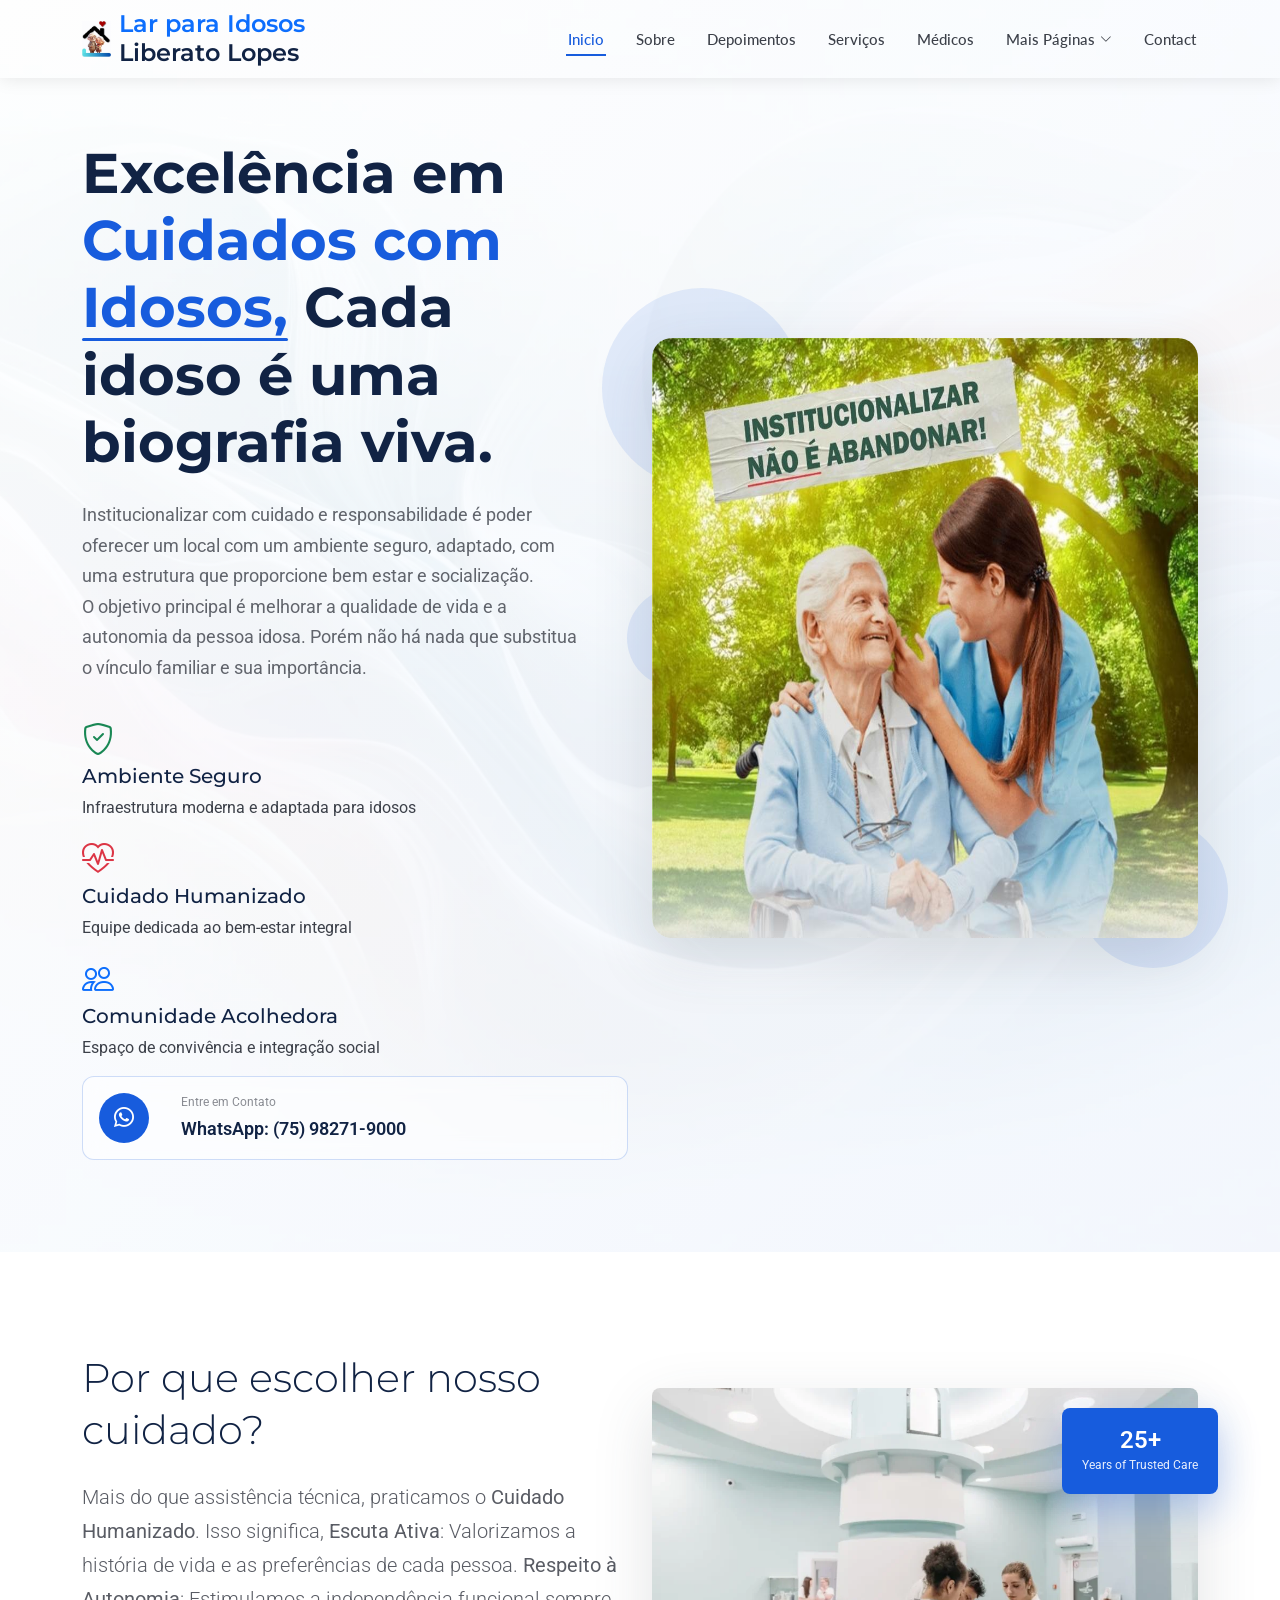
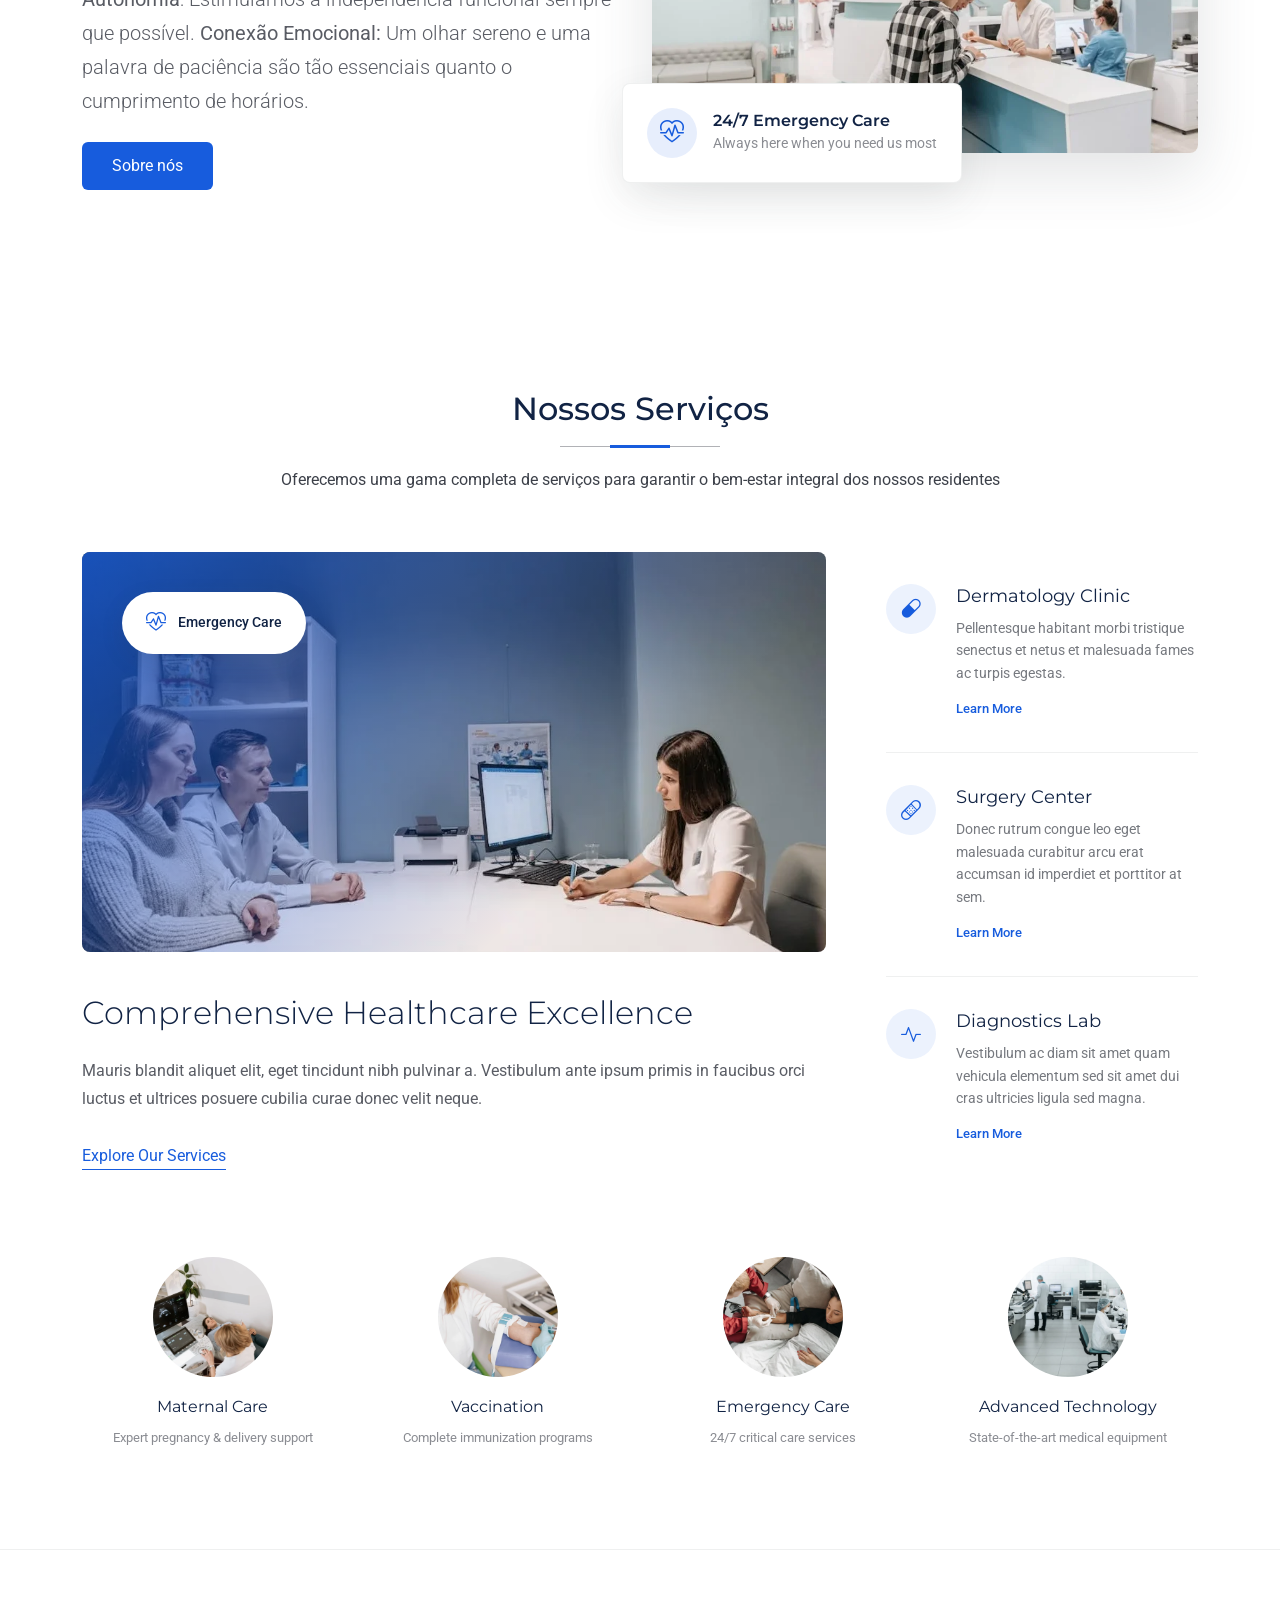
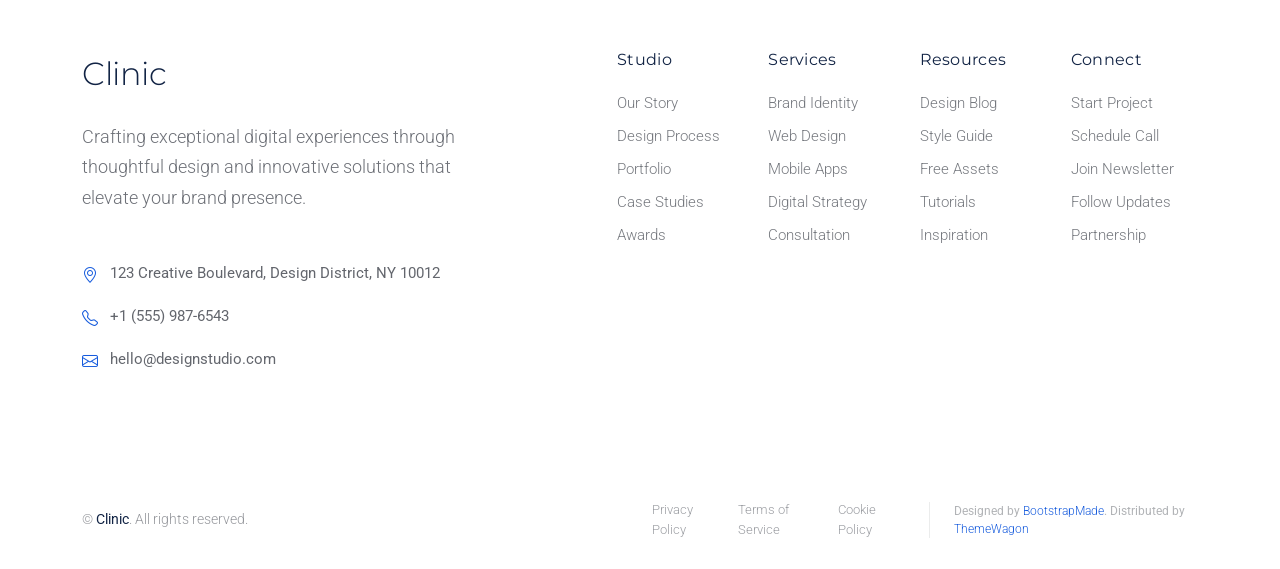
==== commit be9480b3: "versao-1.0.0" ====
--- a/index.html
+++ b/index.html
@@ -42,8 +42,8 @@
           <!-- Uncomment the line below if you also wish to use an image logo -->
           <img class="img-fluid" src="assets/img/logo.png" alt="">
           <h1 class="sitename">
+            <span class="text-primary d-block fs-4">Lar para Idosos</span>
             <span class="d-block fs-4">Liberato Lopes</span>
-            <span class="text-primary d-block fs-4">Lar para Idosos</span>
           </h1>
         </a>
 
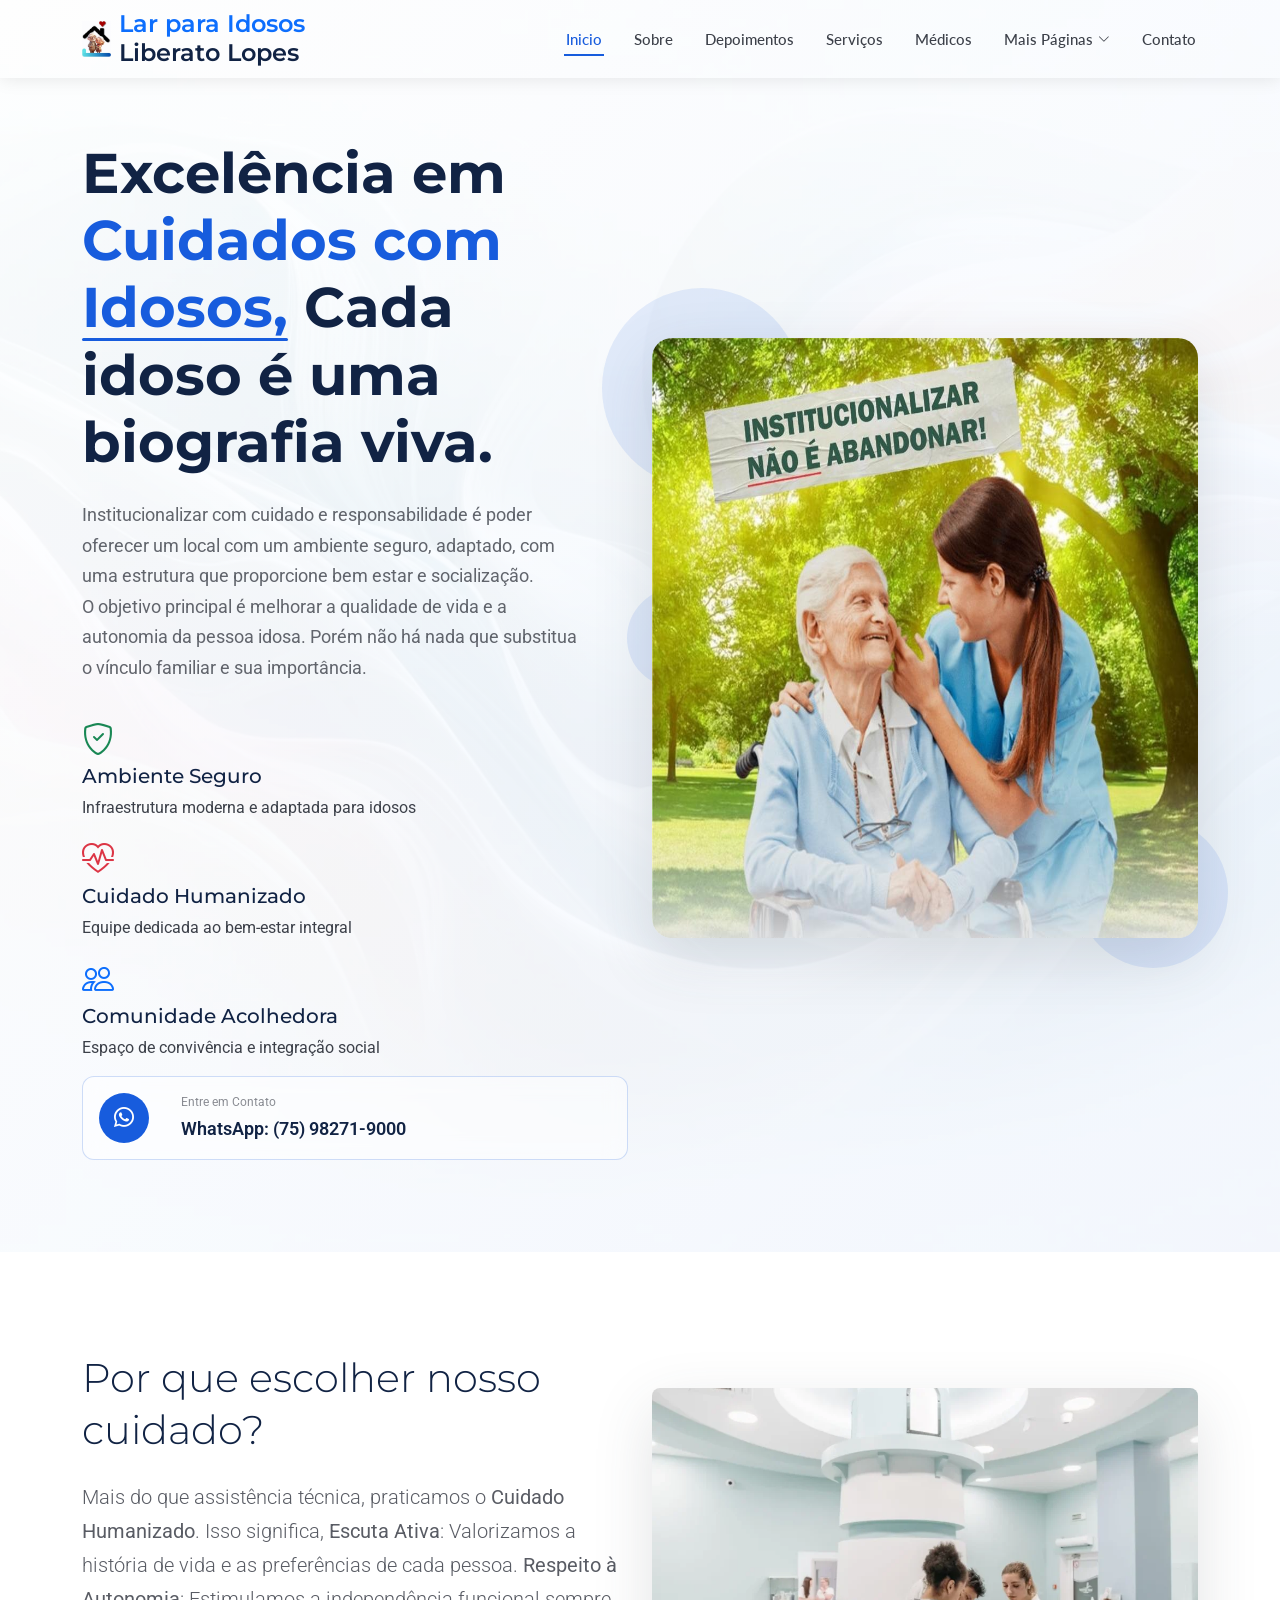
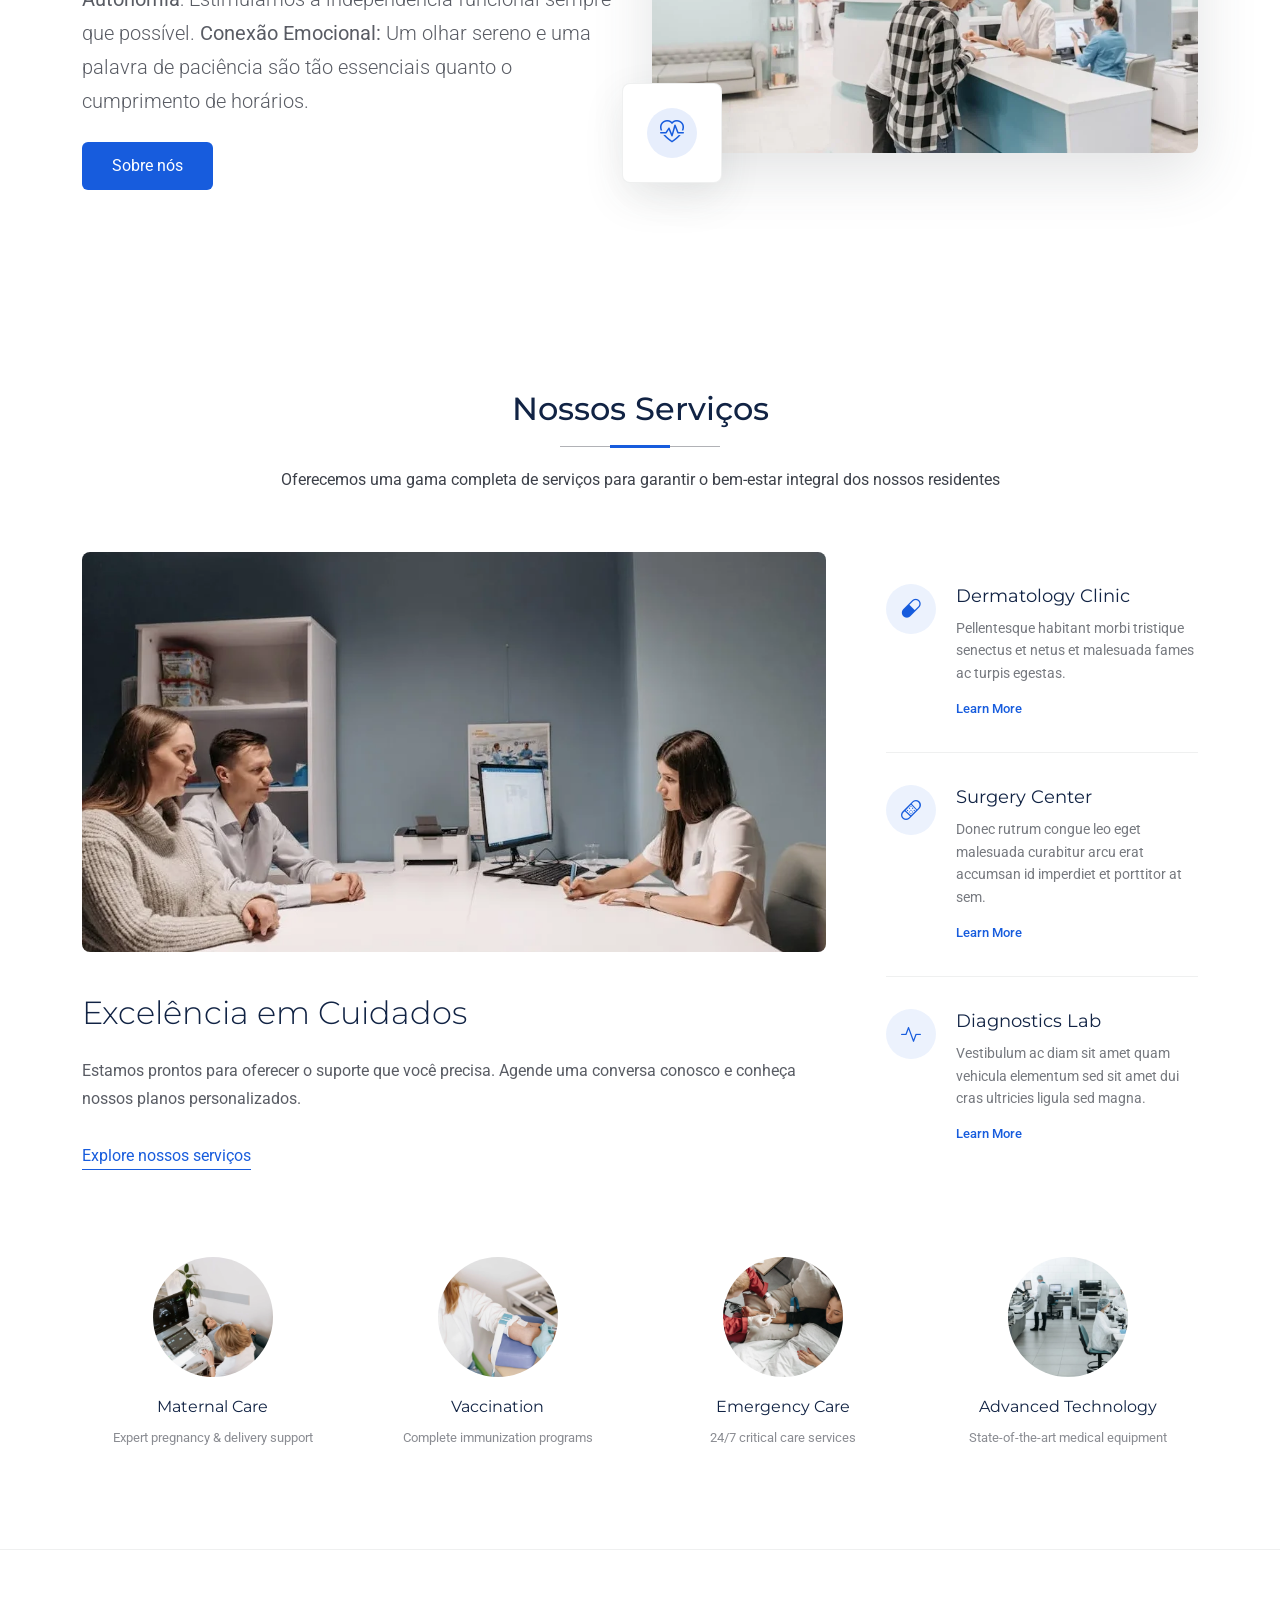
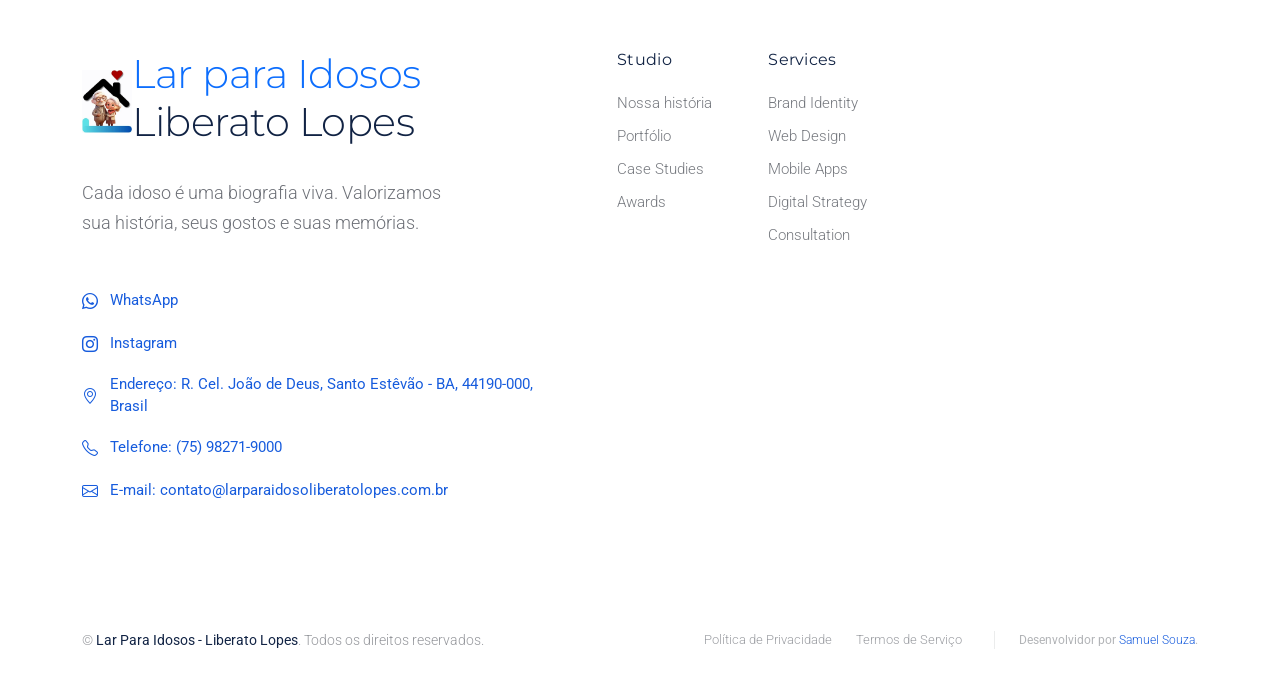
==== commit 11f9990e: "versao-1.0.0 atualização" ====
--- a/index.html
+++ b/index.html
@@ -49,22 +49,21 @@
 
         <nav id="navmenu" class="navmenu">
           <ul>
-            <li><a href="index.html" class="active">Inicio</a></li>
-            <li><a href="about.html">Sobre</a></li>
-            <li><a href="departments.html">Depoimentos</a></li>
-            <li><a href="services.html">Serviços</a></li>
-            <li><a href="doctors.html">Médicos</a></li>
+            <li><a href="/index.html" class="active">Inicio</a></li>
+            <li><a href="/assets/pages/about.html">Sobre</a></li>
+            <li><a href="/assets/pages/departments.html">Depoimentos</a></li>
+            <li><a href="/assets/pages/services.html">Serviços</a></li>
+            <li><a href="/assets/pages/doctors.html">Médicos</a></li>
             <li class="dropdown"><a href="#"><span>Mais Páginas</span> <i class="bi bi-chevron-down toggle-dropdown"></i></a>
             <ul>
               <li><a href="department-details.html">Department Details</a></li>
-              <li><a href="service-details.html">Service Details</a></li>
-              <li><a href="appointment.html">Appointment</a></li>
-              <li><a href="testimonials.html">Testimonials</a></li>
-              <li><a href="faq.html">Frequently Asked Questions</a></li>
-              <li><a href="gallery.html">Gallery</a></li>
+              <li><a href="service-details.html">Detalhes dos Serviços</a></li>
+              <li><a href="appointment.html">Agendamento</a></li>
+              <li><a href="faq.html">Perguntas Frequentes</a></li>
+              <li><a href="gallery.html">Galegia</a></li>
             </ul>
             </li>
-            <li><a href="contact.html">Contact</a></li>
+            <li><a href="/assets/pages/contact.html">Contato</a></li>
           </ul>
           <i class="mobile-nav-toggle d-xl-none bi bi-list"></i>
         </nav>
@@ -121,7 +120,7 @@
                     </div>
                   </div>
                 </div>
-                <div class=" wa-me">
+                <div class="wa-me">
                 <a class="emergency-contact d-flex align-items-center" data-aos="fade-right" data-aos-delay="600" href="https://wa.me/5575982719000" target="_blank" rel="noopener noreferrer">
                     <div class="emergency-icon me-3">
                       <i class="bi bi-whatsapp"></i>
@@ -181,16 +180,6 @@
                   <div class="icon">
                     <i class="bi bi-heart-pulse"></i>
                   </div>
-                  <div class="card-text">
-                    <h4>24/7 Emergency Care</h4>
-                    <p>Always here when you need us most</p>
-                  </div>
-                </div>
-              </div>
-              <div class="experience-badge">
-                <div class="badge-content">
-                  <span class="years">25+</span>
-                  <span class="text">Years of Trusted Care</span>
                 </div>
               </div>
             </div>
@@ -219,18 +208,11 @@
               <div class="service-image-wrapper">
                 <img src="assets/img/health/consultation-4.webp" alt="Premier Healthcare Services" class="img-fluid"
                   loading="lazy">
-                <div class="service-overlay">
-                  <div class="service-badge">
-                    <i class="bi bi-heart-pulse"></i>
-                    <span>Emergency Care</span>
-                  </div>
-                </div>
               </div>
               <div class="service-details">
-                <h2>Comprehensive Healthcare Excellence</h2>
-                <p>Mauris blandit aliquet elit, eget tincidunt nibh pulvinar a. Vestibulum ante ipsum primis in faucibus
-                  orci luctus et ultrices posuere cubilia curae donec velit neque.</p>
-                <a href="#!" class="main-cta">Explore Our Services</a>
+                <h2>Excelência em Cuidados</h2>
+                <p>Estamos prontos para oferecer o suporte que você precisa. Agende uma conversa conosco e conheça nossos planos personalizados.</p>
+                <a href="#!" class="main-cta">Explore nossos serviços</a>
               </div>
             </div>
           </div>
@@ -348,23 +330,34 @@
           <div class="col-lg-5">
             <div class="brand-section">
               <a href="index.html" class="logo d-flex align-items-center mb-4">
-                <span class="sitename">Clinic</span>
+                <img class="img-footer" src="assets/img/logo.png" alt="">
+                <h1 class="sitename">
+                  <span class="text-primary d-block fs-1">Lar para Idosos</span>
+                  <span class="d-block fs-1">Liberato Lopes</span>
+                </h1>
               </a>
-              <p class="brand-description">Crafting exceptional digital experiences through thoughtful design and
-                innovative solutions that elevate your brand presence.</p>
+              <p class="brand-description">Cada idoso é uma biografia viva. Valorizamos sua história, seus gostos e suas memórias.</p>
 
               <div class="contact-info mt-5">
-                <div class="contact-item">
+                <div class="contact-item d-flex align-items-center justify-content-start mb-3">
+                  <i class="bi bi-whatsapp"></i>
+                  <a href="https://wa.me/5575982719000" target="_blank" rel="noopener noreferrer">WhatsApp</a>
+                </div>
+                <div class="contact-item d-flex align-items-center justify-content-start mb-3">
+                  <i class="bi bi-instagram"></i>
+                    <a href="https://www.instagram.com/lardeidosos_sto" target="_blank" rel="noopener noreferrer">Instagram</a>
+                </div>
+                <div class="contact-item d-flex align-items-center justify-content-start mb-3">
                   <i class="bi bi-geo-alt"></i>
-                  <span>123 Creative Boulevard, Design District, NY 10012</span>
-                </div>
-                <div class="contact-item">
+                  <a href="https://maps.app.goo.gl/RTq3nf65kBAYcB2RA" target="_blank" rel="noopener noreferrer">Endereço: R. Cel. João de Deus, Santo Estêvão - BA, 44190-000, Brasil</a>
+                </div>
+                <div class="contact-item d-flex align-items-center justify-content-start mb-3">
                   <i class="bi bi-telephone"></i>
-                  <span>+1 (555) 987-6543</span>
-                </div>
-                <div class="contact-item">
+                  <a href="tel:+5575982719000">Telefone: (75) 98271-9000</a>
+                </div>
+                <div class="contact-item d-flex align-items-center justify-content-start mb-3">
                   <i class="bi bi-envelope"></i>
-                  <span>hello@designstudio.com</span>
+                  <a href="mailto:contato@larparaidosoliberatolopes.com.br">E-mail: contato@larparaidosoliberatolopes.com.br</a>
                 </div>
               </div>
             </div>
@@ -378,9 +371,8 @@
                   <div class="nav-column">
                     <h6>Studio</h6>
                     <nav class="footer-nav">
-                      <a href="#!">Our Story</a>
-                      <a href="#!">Design Process</a>
-                      <a href="#!">Portfolio</a>
+                      <a href="#!">Nossa história</a>
+                      <a href="#!">Portfólio</a>
                       <a href="#!">Case Studies</a>
                       <a href="#!">Awards</a>
                     </nav>
@@ -399,33 +391,6 @@
                     </nav>
                   </div>
                 </div>
-
-                <div class="col-6 col-lg-3">
-                  <div class="nav-column">
-                    <h6>Resources</h6>
-                    <nav class="footer-nav">
-                      <a href="#!">Design Blog</a>
-                      <a href="#!">Style Guide</a>
-                      <a href="#!">Free Assets</a>
-                      <a href="#!">Tutorials</a>
-                      <a href="#!">Inspiration</a>
-                    </nav>
-                  </div>
-                </div>
-
-                <div class="col-6 col-lg-3">
-                  <div class="nav-column">
-                    <h6>Connect</h6>
-                    <nav class="footer-nav">
-                      <a href="#!">Start Project</a>
-                      <a href="#!">Schedule Call</a>
-                      <a href="#!">Join Newsletter</a>
-                      <a href="#!">Follow Updates</a>
-                      <a href="#!">Partnership</a>
-                    </nav>
-                  </div>
-                </div>
-
               </div>
             </div>
           </div>
@@ -440,27 +405,21 @@
         <div class="bottom-content" data-aos="fade-up" data-aos-delay="300">
           <div class="row align-items-center">
 
-            <div class="col-lg-6">
+            <div class="col-lg-6 ">
               <div class="copyright">
-                <p>© <span class="sitename">Clinic</span>. All rights reserved.</p>
+                <p>&#169; <span class="sitename">Lar Para Idosos - Liberato Lopes</span>. Todos os direitos reservados.</p>
               </div>
             </div>
 
             <div class="col-lg-6">
               <div class="legal-links">
-                <a href="#!">Privacy Policy</a>
-                <a href="#!">Terms of Service</a>
-                <a href="#!">Cookie Policy</a>
+                <a href="#!">Política de Privacidade</a>
+                <a href="#!">Termos de Serviço</a>
                 <div class="credits">
-                  <!-- All the links in the footer should remain intact. -->
-                  <!-- You can delete the links only if you've purchased the pro version. -->
-                  <!-- Licensing information: https://bootstrapmade.com/license/ -->
-                  <!-- Purchase the pro version with working PHP/AJAX contact form: [buy-url] -->
-                  Designed by <a href="https://bootstrapmade.com/">BootstrapMade</a>. Distributed by <a href="https://themewagon.com" target="_blank">ThemeWagon</a>
-                </div>
-              </div>
-            </div>
-
+                  Desenvolvidor por <a href="https://www.samuelsouza.net.br/" target="_blank">Samuel Souza</a>.
+                </div>
+              </div>
+            </div>
           </div>
         </div>
       </div>
--- a/assets/css/main.css
+++ b/assets/css/main.css
@@ -98,6 +98,10 @@
 .wa-me:hover {
   background-color: #128C7E; /* Verde escuro do WhatsApp */
   border-radius: 16px;
+}
+
+.img-footer {
+  width: 50px;
 }
 
 /* PHP Email Form Messages
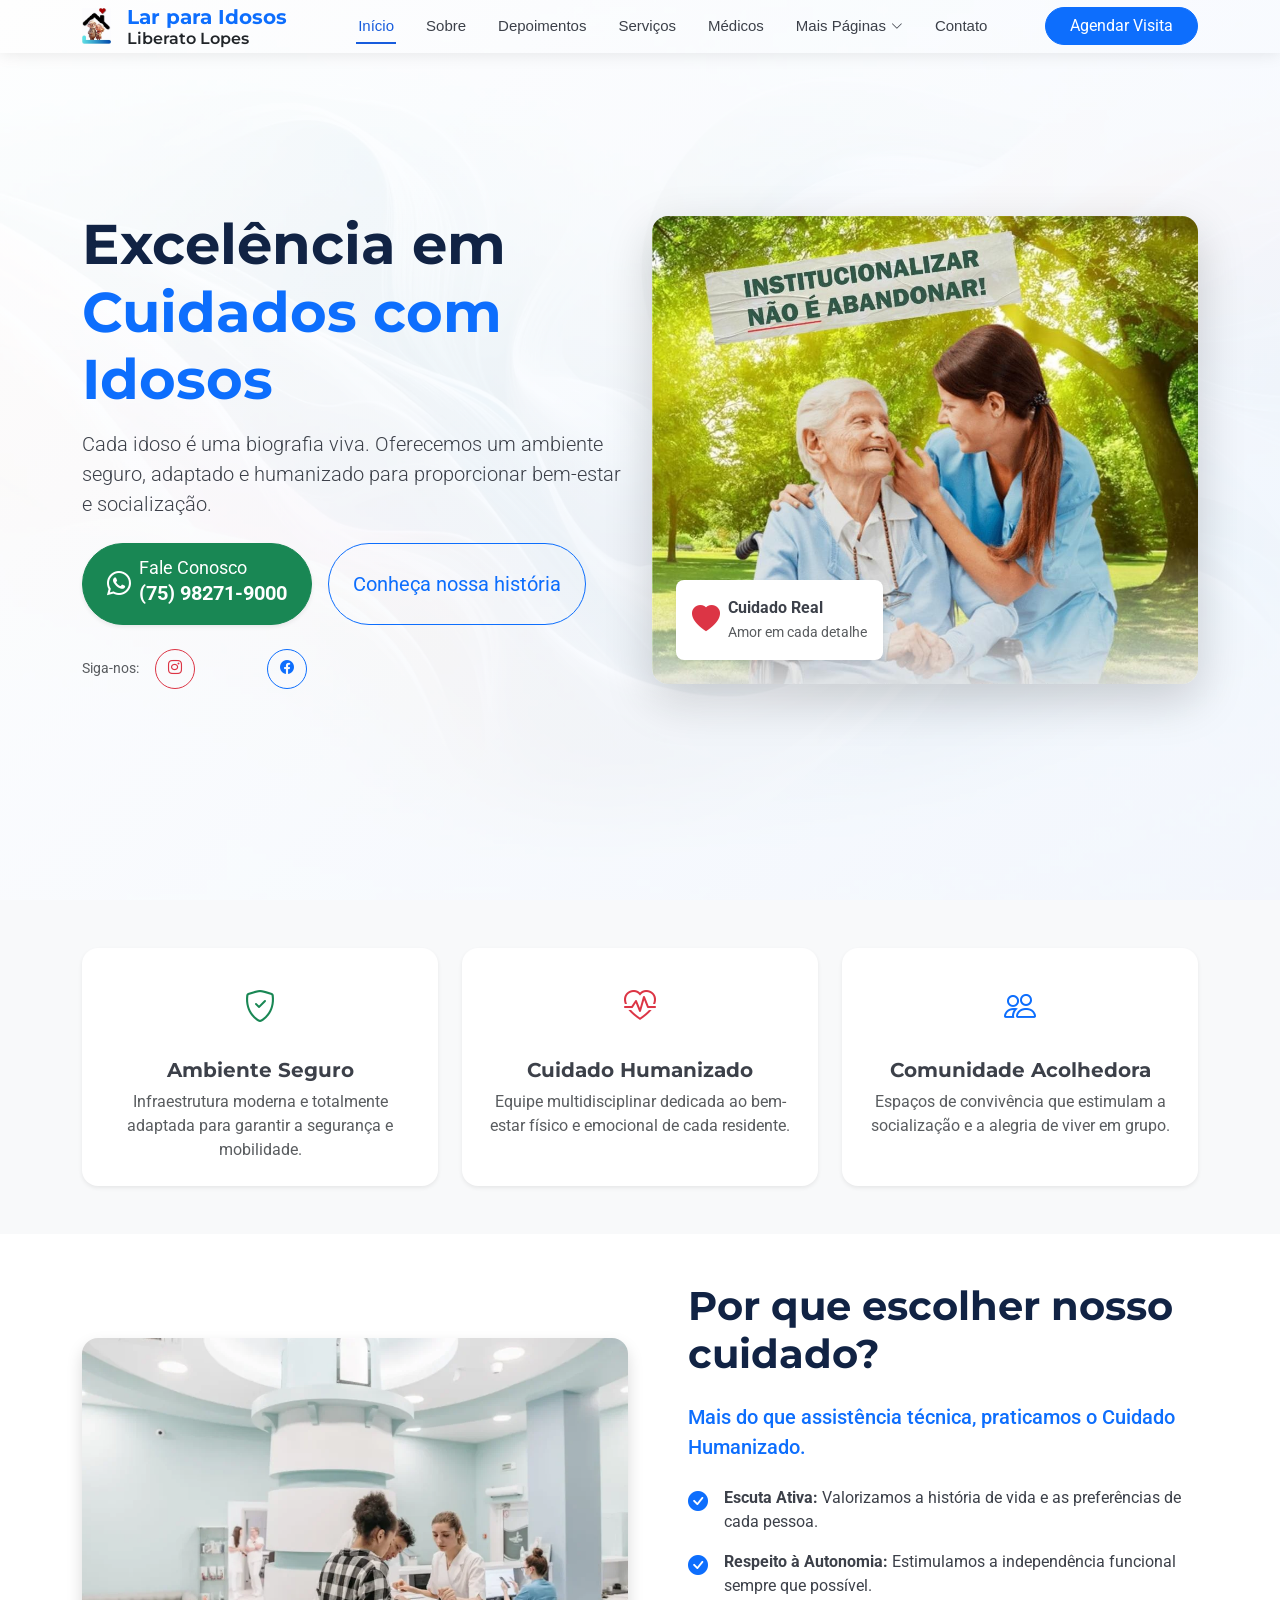
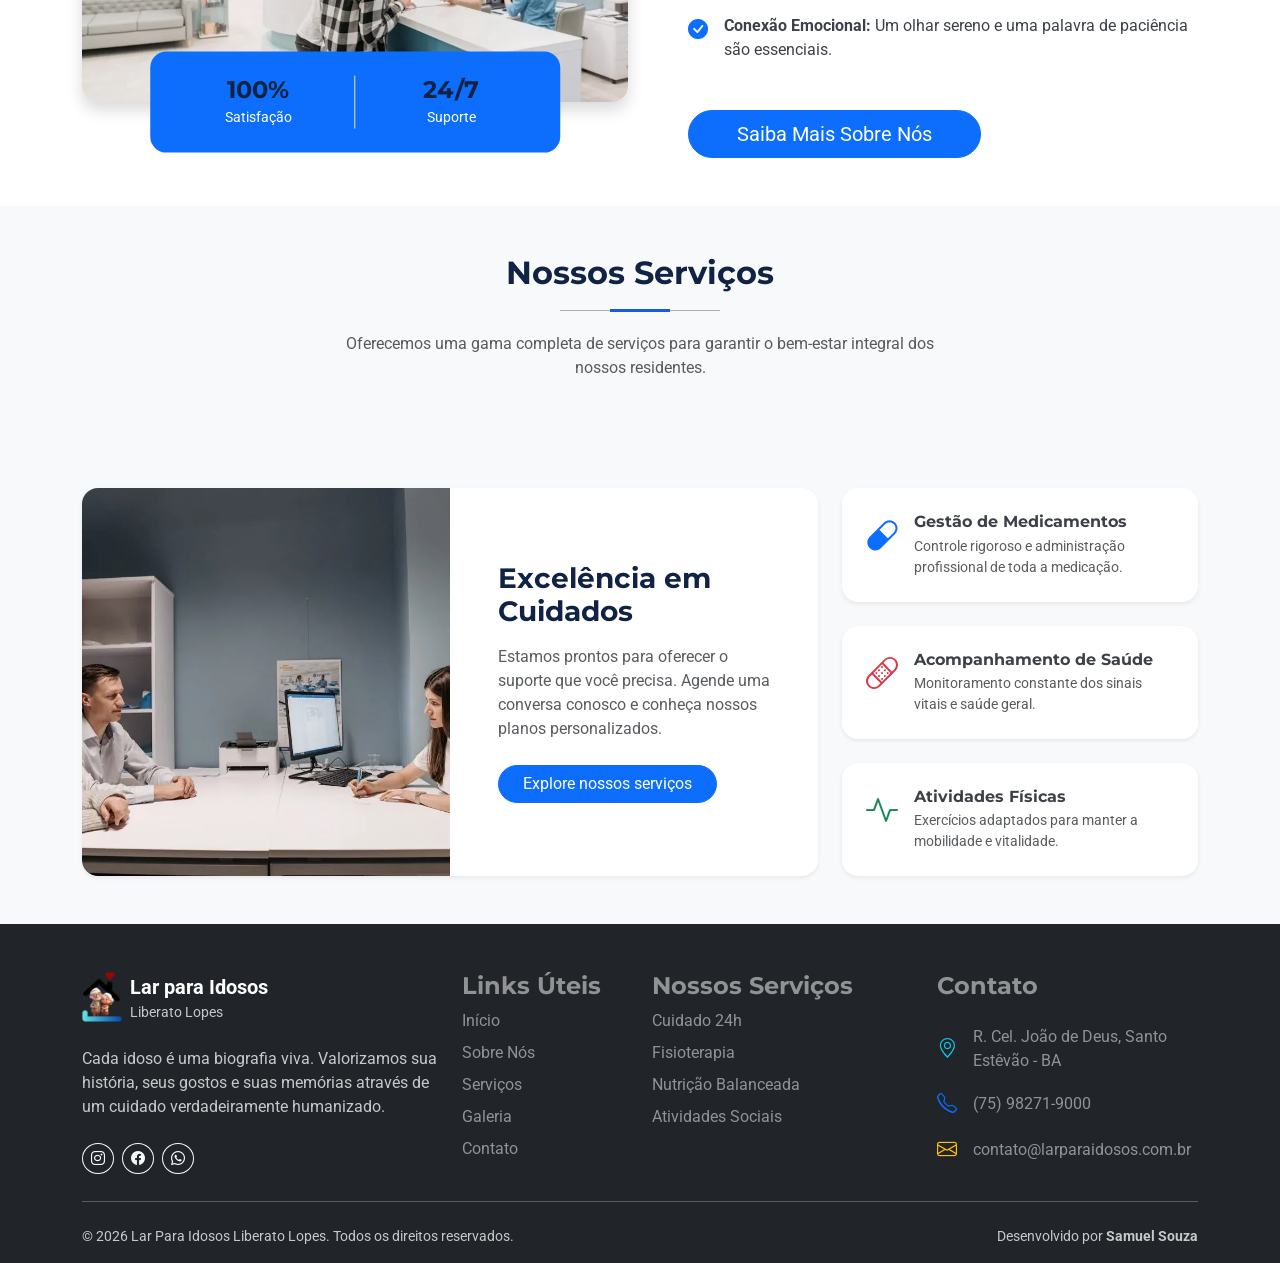
==== commit 13d34897: "versao-1.0.0 - ajuste de layout" ====
--- a/index.html
+++ b/index.html
@@ -1,23 +1,21 @@
 <!DOCTYPE html>
-<html lang="en">
+<html lang="pt-br">
 
 <head>
   <meta charset="utf-8">
   <meta content="width=device-width, initial-scale=1.0" name="viewport">
   <title>Liberato Lopes | Lar para Idosos</title>
-  <meta name="description" content="">
-  <meta name="keywords" content="">
+  <meta name="description" content="Lar para Idosos Liberato Lopes - Excelência em cuidados humanizados, ambiente seguro e acolhedor em Santo Estêvão, BA.">
+  <meta name="keywords" content="lar para idosos, casa de repouso, cuidado humanizado, santo estevão, bahia, liberato lopes">
 
   <!-- Favicons -->
   <link href="assets/img/favicon.png" rel="icon">
   <link href="assets/img/favicon.png" rel="apple-touch-icon">
 
   <!-- Fonts -->
-  <link href="https://fonts.googleapis.com" rel="preconnect">
-  <link href="https://fonts.gstatic.com" rel="preconnect" crossorigin>
-  <link
-    href="https://fonts.googleapis.com/css2?family=Roboto:ital,wght@0,100;0,300;0,400;0,500;0,700;0,900;1,100;1,300;1,400;1,500;1,700;1,900&family=Montserrat:ital,wght@0,100;0,200;0,300;0,400;0,500;0,600;0,700;0,800;0,900;1,100;1,200;1,300;1,400;1,500;1,600;1,700;1,800;1,900&family=Lato:ital,wght@0,100;0,300;0,400;0,700;0,900;1,100;1,300;1,400;1,700;1,900&display=swap"
-    rel="stylesheet">
+  <link rel="preconnect" href="https://fonts.googleapis.com">
+  <link rel="preconnect" href="https://fonts.gstatic.com" crossorigin>
+  <link href="https://fonts.googleapis.com/css2?family=Montserrat:wght@300;400;500;600;700;800&family=Roboto:wght@300;400;500;700&display=swap" rel="stylesheet">
 
   <!-- Vendor CSS Files -->
   <link href="assets/vendor/bootstrap/css/bootstrap.min.css" rel="stylesheet">
@@ -29,417 +27,351 @@
 
   <!-- Main CSS File -->
   <link href="assets/css/main.css" rel="stylesheet">
+  <link href="assets/css/modern-custom.css" rel="stylesheet">
 
 </head>
 
 <body class="index-page">
 
-  <header id="header" class="header fixed-top">
-    <div class="branding d-flex align-items-cente">
-
-      <div class="container position-relative d-flex align-items-center justify-content-between">
-        <a href="index.html" class="logo d-flex align-items-center">
-          <!-- Uncomment the line below if you also wish to use an image logo -->
-          <img class="img-fluid" src="assets/img/logo.png" alt="">
-          <h1 class="sitename">
-            <span class="text-primary d-block fs-4">Lar para Idosos</span>
-            <span class="d-block fs-4">Liberato Lopes</span>
-          </h1>
-        </a>
-
-        <nav id="navmenu" class="navmenu">
-          <ul>
-            <li><a href="/index.html" class="active">Inicio</a></li>
-            <li><a href="/assets/pages/about.html">Sobre</a></li>
-            <li><a href="/assets/pages/departments.html">Depoimentos</a></li>
-            <li><a href="/assets/pages/services.html">Serviços</a></li>
-            <li><a href="/assets/pages/doctors.html">Médicos</a></li>
-            <li class="dropdown"><a href="#"><span>Mais Páginas</span> <i class="bi bi-chevron-down toggle-dropdown"></i></a>
+  <header id="header" class="header fixed-top d-flex align-items-center">
+    <div class="container-fluid container-xl d-flex align-items-center justify-content-between">
+
+      <a href="index.html" class="logo d-flex align-items-center">
+        <img src="assets/img/logo.png" alt="Logo Lar para Idosos Liberato Lopes" class="img-fluid">
+        <h1 class="sitename ms-2">
+          <span class="text-primary d-block fs-5 fw-bold">Lar para Idosos</span>
+          <span class="d-block fs-6 text-dark">Liberato Lopes</span>
+        </h1>
+      </a>
+
+      <nav id="navmenu" class="navmenu">
+        <ul>
+          <li><a href="index.html" class="active">Início</a></li>
+          <li><a href="about.html">Sobre</a></li>
+          <li><a href="departments.html">Depoimentos</a></li>
+          <li><a href="services.html">Serviços</a></li>
+          <li><a href="doctors.html">Médicos</a></li>
+          <li class="dropdown"><a href="#"><span>Mais Páginas</span> <i class="bi bi-chevron-down toggle-dropdown"></i></a>
             <ul>
-              <li><a href="department-details.html">Department Details</a></li>
+              <li><a href="department-details.html">Detalhes do Departamento</a></li>
               <li><a href="service-details.html">Detalhes dos Serviços</a></li>
               <li><a href="appointment.html">Agendamento</a></li>
               <li><a href="faq.html">Perguntas Frequentes</a></li>
-              <li><a href="gallery.html">Galegia</a></li>
+              <li><a href="gallery.html">Galeria</a></li>
             </ul>
-            </li>
-            <li><a href="/assets/pages/contact.html">Contato</a></li>
+          </li>
+          <li><a href="/assets/pages/contact.html">Contato</a></li>
+        </ul>
+        <i class="mobile-nav-toggle d-xl-none bi bi-list"></i>
+      </nav>
+
+      <a class="btn-getstarted btn btn-primary rounded-pill px-4 d-none d-md-block" href="https://wa.me/5575982719000" target="_blank">Agendar Visita</a>
+
+    </div>
+  </header>
+
+  <main class="main">
+
+    <!-- Hero Section -->
+    <section id="hero" class="hero section d-flex align-items-center">
+      <div class="container">
+        <div class="row gy-4 align-items-center">
+          <div class="col-lg-6 order-2 order-lg-1 d-flex flex-column justify-content-center" data-aos="fade-up">
+            <h1 class="display-4 fw-bold mb-3">
+              Excelência em <span class="text-primary">Cuidados com Idosos</span>
+            </h1>
+            <p class="lead mb-4">
+              Cada idoso é uma biografia viva. Oferecemos um ambiente seguro, adaptado e humanizado para proporcionar bem-estar e socialização.
+            </p>
+            
+            <div class="d-flex flex-column flex-md-row gap-3 mb-4">
+              <a href="https://wa.me/5575982719000" class="btn btn-success btn-lg rounded-pill px-4 py-3 d-inline-flex align-items-center justify-content-center gap-2 shadow-sm" target="_blank" rel="noopener">
+                <i class="bi bi-whatsapp fs-4"></i>
+                <div class="text-start">
+                  <small class="d-block lh-1">Fale Conosco</small>
+                  <span class="fw-bold">(75) 98271-9000</span>
+                </div>
+              </a>
+              <a href="#home-about" class="btn btn-outline-primary btn-lg rounded-pill px-4 py-3 d-inline-flex align-items-center justify-content-center">
+                Conheça nossa história
+              </a>
+            </div>
+
+            <!-- Social Links -->
+            <div class="row g-2 stats-items">
+              <div class="col-4">
+                <div class="d-flex align-items-center gap-2">
+                  <span class="text-muted small me-2">Siga-nos:</span>
+                  <a href="#!" class="btn btn-outline-danger btn-sm rounded-circle p-2" style="width: 40px; height: 40px;" aria-label="Instagram">
+                    <i class="bi bi-instagram"></i>
+                  </a>
+                </div>
+              </div>
+
+              <div class="col-4">
+                <div class="">
+                  <a href="#!" class="btn btn-outline-primary btn-sm rounded-circle p-2" style="width: 40px; height: 40px;" aria-label="Facebook">
+                    <i class="bi bi-facebook"></i>
+                  </a>
+                </div>
+                
+              </div>
+            </div>
+
+            </div>
+
+            <div class="col-lg-6 order-1 order-lg-2 hero-img" data-aos="zoom-out" data-aos-delay="200">
+              <div class="position-relative">
+                <img src="assets/img/foto-1.jpg" class="img-fluid rounded-4 shadow-lg" alt="Ambiente do Lar para Idosos Liberato Lopes">
+                <div class="experience-badge bg-white p-3 rounded-3 shadow-sm position-absolute bottom-0 start-0 m-4 d-none d-md-block">
+                  <div class="d-flex align-items-center gap-2">
+                    <i class="bi bi-heart-fill text-danger fs-3"></i>
+                    <div>
+                      <span class="d-block fw-bold">Cuidado Real</span>
+                      <small class="text-muted">Amor em cada detalhe</small>
+                  </div>
+                </div>
+              </div>
+            </div>
+          </div>
+        </div>
+      </div>
+    </section>
+
+    <!-- Features Section -->
+    <section id="features" class="features section bg-light py-5">
+      <div class="container">
+        <div class="row g-4">
+          <article class="col-md-4" data-aos="fade-up" data-aos-delay="100">
+            <div class="feature-box p-4 bg-white rounded-4 shadow-sm h-100 text-center">
+              <div class="icon-box mb-3 mx-auto bg-success-light rounded-circle d-flex align-items-center justify-content-center" style="width: 70px; height: 70px;">
+                <i class="bi bi-shield-check fs-2 text-success"></i>
+              </div>
+              <h3 class="h5 fw-bold">Ambiente Seguro</h3>
+              <p class="text-muted mb-0">Infraestrutura moderna e totalmente adaptada para garantir a segurança e mobilidade.</p>
+            </div>
+          </article>
+          <article class="col-md-4" data-aos="fade-up" data-aos-delay="200">
+            <div class="feature-box p-4 bg-white rounded-4 shadow-sm h-100 text-center">
+              <div class="icon-box mb-3 mx-auto bg-danger-light rounded-circle d-flex align-items-center justify-content-center" style="width: 70px; height: 70px;">
+                <i class="bi bi-heart-pulse fs-2 text-danger"></i>
+              </div>
+              <h3 class="h5 fw-bold">Cuidado Humanizado</h3>
+              <p class="text-muted mb-0">Equipe multidisciplinar dedicada ao bem-estar físico e emocional de cada residente.</p>
+            </div>
+          </article>
+          <article class="col-md-4" data-aos="fade-up" data-aos-delay="300">
+            <div class="feature-box p-4 bg-white rounded-4 shadow-sm h-100 text-center">
+              <div class="icon-box mb-3 mx-auto bg-primary-light rounded-circle d-flex align-items-center justify-content-center" style="width: 70px; height: 70px;">
+                <i class="bi bi-people fs-2 text-primary"></i>
+              </div>
+              <h3 class="h5 fw-bold">Comunidade Acolhedora</h3>
+              <p class="text-muted mb-0">Espaços de convivência que estimulam a socialização e a alegria de viver em grupo.</p>
+            </div>
+          </article>
+        </div>
+      </div>
+    </section>
+
+    <!-- About Section -->
+    <section id="home-about" class="about section py-5">
+      <div class="container" data-aos="fade-up">
+        <div class="row align-items-center gy-5">
+          <div class="col-lg-6">
+            <div class="position-relative">
+              <img src="assets/img/health/facilities-9.webp" alt="Nossas Instalações" class="img-fluid rounded-4 shadow">
+              <div class="about-stats bg-primary p-4 rounded-4 text-white position-absolute top-100 start-50 translate-middle d-none d-lg-block w-75">
+                <div class="row text-center">
+                  <div class="col-6 border-end">
+                    <h4 class="fw-bold mb-0">100%</h4>
+                    <small>Satisfação</small>
+                  </div>
+                  <div class="col-6">
+                    <h4 class="fw-bold mb-0">24/7</h4>
+                    <small>Suporte</small>
+                  </div>
+                </div>
+              </div>
+            </div>
+          </div>
+          <div class="col-lg-6 ps-lg-5">
+            <div class="content">
+              <h2 class="display-6 fw-bold mb-4">Por que escolher nosso cuidado?</h2>
+              <p class="lead text-primary fw-medium mb-4">Mais do que assistência técnica, praticamos o Cuidado Humanizado.</p>
+              <ul class="list-unstyled mb-5">
+                <li class="d-flex gap-3 mb-3">
+                  <i class="bi bi-check-circle-fill text-primary fs-5"></i>
+                  <div>
+                    <strong>Escuta Ativa:</strong> Valorizamos a história de vida e as preferências de cada pessoa.
+                  </div>
+                </li>
+                <li class="d-flex gap-3 mb-3">
+                  <i class="bi bi-check-circle-fill text-primary fs-5"></i>
+                  <div>
+                    <strong>Respeito à Autonomia:</strong> Estimulamos a independência funcional sempre que possível.
+                  </div>
+                </li>
+                <li class="d-flex gap-3 mb-3">
+                  <i class="bi bi-check-circle-fill text-primary fs-5"></i>
+                  <div>
+                    <strong>Conexão Emocional:</strong> Um olhar sereno e uma palavra de paciência são essenciais.
+                  </div>
+                </li>
+              </ul>
+              <a href="about.html" class="btn btn-primary btn-lg rounded-pill px-5">Saiba Mais Sobre Nós</a>
+            </div>
+          </div>
+        </div>
+      </div>
+    </section>
+
+    <!-- Services Section -->
+    <section id="featured-services" class="services section bg-light py-5">
+      <div class="container section-title text-center mb-5" data-aos="fade-up">
+        <h2 class="display-6 fw-bold">Nossos Serviços</h2>
+        <p class="text-muted mx-auto" style="max-width: 600px;">Oferecemos uma gama completa de serviços para garantir o bem-estar integral dos nossos residentes.</p>
+      </div>
+
+      <div class="container">
+        <div class="row gy-4">
+          <div class="col-lg-8" data-aos="fade-up" data-aos-delay="100">
+            <div class="service-main-card bg-white rounded-4 overflow-hidden shadow-sm h-100">
+              <div class="row g-0 h-100">
+                <div class="col-md-6">
+                  <img src="assets/img/health/consultation-4.webp" alt="Consulta e Cuidados" class="img-fluid h-100 object-fit-cover" loading="lazy">
+                </div>
+                <div class="col-md-6 p-4 p-lg-5 d-flex flex-column justify-content-center">
+                  <h3 class="fw-bold mb-3">Excelência em Cuidados</h3>
+                  <p class="text-muted mb-4">Estamos prontos para oferecer o suporte que você precisa. Agende uma conversa conosco e conheça nossos planos personalizados.</p>
+                  <a href="services.html" class="btn btn-primary rounded-pill align-self-start px-4">Explore nossos serviços</a>
+                </div>
+              </div>
+            </div>
+          </div>
+
+          <div class="col-lg-4">
+            <div class="row gy-4">
+              <div class="col-12" data-aos="fade-up" data-aos-delay="200">
+                <div class="service-mini-card p-4 bg-white rounded-4 shadow-sm d-flex gap-3">
+                  <div class="icon text-primary fs-2"><i class="bi bi-capsule"></i></div>
+                  <div>
+                    <h4 class="h6 fw-bold mb-1">Gestão de Medicamentos</h4>
+                    <p class="small text-muted mb-0">Controle rigoroso e administração profissional de toda a medicação.</p>
+                  </div>
+                </div>
+              </div>
+              <div class="col-12" data-aos="fade-up" data-aos-delay="300">
+                <div class="service-mini-card p-4 bg-white rounded-4 shadow-sm d-flex gap-3">
+                  <div class="icon text-danger fs-2"><i class="bi bi-bandaid"></i></div>
+                  <div>
+                    <h4 class="h6 fw-bold mb-1">Acompanhamento de Saúde</h4>
+                    <p class="small text-muted mb-0">Monitoramento constante dos sinais vitais e saúde geral.</p>
+                  </div>
+                </div>
+              </div>
+              <div class="col-12" data-aos="fade-up" data-aos-delay="400">
+                <div class="service-mini-card p-4 bg-white rounded-4 shadow-sm d-flex gap-3">
+                  <div class="icon text-success fs-2"><i class="bi bi-activity"></i></div>
+                  <div>
+                    <h4 class="h6 fw-bold mb-1">Atividades Físicas</h4>
+                    <p class="small text-muted mb-0">Exercícios adaptados para manter a mobilidade e vitalidade.</p>
+                  </div>
+                </div>
+              </div>
+            </div>
+          </div>
+        </div>
+      </div>
+    </section>
+
+  </main>
+
+  <footer id="footer" class="footer bg-dark text-white pt-5 pb-3">
+    <div class="container">
+      <div class="row gy-4">
+        <div class="col-lg-4 col-md-6">
+          <a href="index.html" class="logo d-flex align-items-center mb-4 text-white text-decoration-none">
+            <img src="assets/img/favicon.png" alt="Logo Footer" class="img-fluid me-2" style="max-height: 50px;">
+            <div>
+              <span class="d-block fw-bold fs-5">Lar para Idosos</span>
+              <small class="d-block opacity-75">Liberato Lopes</small>
+            </div>
+          </a>
+          <p class="opacity-75 mb-4">Cada idoso é uma biografia viva. Valorizamos sua história, seus gostos e suas memórias através de um cuidado verdadeiramente humanizado.</p>
+          <div class="social-links d-flex gap-2">
+            <a href="#" class="btn btn-outline-light btn-sm rounded-circle"><i class="bi bi-instagram"></i></a>
+            <a href="#" class="btn btn-outline-light btn-sm rounded-circle"><i class="bi bi-facebook"></i></a>
+            <a href="#" class="btn btn-outline-light btn-sm rounded-circle"><i class="bi bi-whatsapp"></i></a>
+          </div>
+        </div>
+
+        <div class="col-lg-2 col-md-6">
+          <h4 class="fw-bold mb-2 text-white-50">Links Úteis</h4>
+          <ul class="list-unstyled footer-links">
+            <li class="mb-2"><a href="index.html" class="text-white-50 text-decoration-none">Início</a></li>
+            <li class="mb-2"><a href="about.html" class="text-white-50 text-decoration-none">Sobre Nós</a></li>
+            <li class="mb-2"><a href="services.html" class="text-white-50 text-decoration-none">Serviços</a></li>
+            <li class="mb-2"><a href="gallery.html" class="text-white-50 text-decoration-none">Galeria</a></li>
+            <li class="mb-2"><a href="contact.html" class="text-white-50 text-decoration-none">Contato</a></li>
           </ul>
-          <i class="mobile-nav-toggle d-xl-none bi bi-list"></i>
-        </nav>
+        </div>
+
+        <div class="col-lg-3 col-md-6">
+          <h4 class="fw-bold mb-2 text-white-50">Nossos Serviços</h4>
+          <ul class="list-unstyled footer-links">
+            <li class="mb-2"><a href="#" class="text-white-50 text-decoration-none">Cuidado 24h</a></li>
+            <li class="mb-2"><a href="#" class="text-white-50 text-decoration-none">Fisioterapia</a></li>
+            <li class="mb-2"><a href="#" class="text-white-50 text-decoration-none">Nutrição Balanceada</a></li>
+            <li class="mb-2"><a href="#" class="text-white-50 text-decoration-none">Atividades Sociais</a></li>
+          </ul>
+        </div>
+
+        <div class="col-lg-3 col-md-6">
+          <h4 class="fw-bold mb-2 text-white-50">Contato</h4>
+          <div class="contact-info mt-4">
+            <div class="d-flex align-items-center mb-3">
+              <i class="bi bi-geo-alt text-info me-3 fs-5"></i>
+              <a href="https://maps.app.goo.gl/RTq3nf65kBAYcB2RA" class="text-white-50 text-decoration-none" target="_blank">
+                R. Cel. João de Deus, Santo Estêvão - BA
+              </a>
+            </div>
+            <div class="d-flex align-items-center mb-3">
+              <i class="bi bi-telephone text-primary me-3 fs-5"></i>
+              <a href="tel:+5575982719000" class="text-white-50 text-decoration-none">(75) 98271-9000</a>
+            </div>
+            <div class="d-flex align-items-center">
+              <i class="bi bi-envelope text-warning me-3 fs-5"></i>
+              <a href="mailto:contato@larparaidosoliberatolopes.com.br" class="text-white-50 text-decoration-none">
+                contato@larparaidosos.com.br
+              </a>
+            </div>
+          </div>
+        </div>
+      </div>
+
+      <hr class="my-4 opacity-25">
+
+      <div class="row align-items-center">
+        <div class="col-md-6 text-center text-md-start">
+          <p class="mb-0 small opacity-75">&copy; 2026 Lar Para Idosos Liberato Lopes. Todos os direitos reservados.</p>
+        </div>
+        <div class="col-md-6 text-center text-md-end">
+          <p class="mb-0 small opacity-75">Desenvolvido por <a href="https://www.samuelsouza.net.br/" class="text-white text-decoration-none fw-bold" target="_blank">Samuel Souza</a></p>
+        </div>
       </div>
     </div>
-
-  </header>
-
-  <main class="main">
-
-    <!-- Hero Section -->
-    <section id="hero" class="hero section">
-
-      <div class="container" data-aos="fade-up" data-aos-delay="100">
-
-        <div class="row align-items-center pt-4">
-          <div class="col-lg-6">
-            <div class="hero-content">
-              <h1 data-aos="fade-right" data-aos-delay="300">
-                Excelência em <span class="highlight">Cuidados com Idosos,</span> Cada idoso é uma biografia viva.
-              </h1>
-
-              <p class="hero-description" data-aos="fade-right" data-aos-delay="400">
-                Institucionalizar com cuidado e responsabilidade é poder oferecer um local com um ambiente seguro, adaptado, com uma estrutura que proporcione bem estar e socialização.<br>
-                O objetivo principal é melhorar a qualidade de vida e a autonomia da pessoa idosa. Porém não há nada que substitua o vínculo familiar e sua importância.
-              </p>
-              <div class="hero-features" data-aos="fade-right" data-aos-delay="500">
-                  <div class="feature-item">
-                    <div class="feature-icon">
-                      <i class="fs-2 bi bi-shield-check text-success"></i>
-                    </div>
-                    <div class="feature-content">
-                      <h5>Ambiente Seguro</h5>
-                      <p>Infraestrutura moderna e adaptada para idosos</p>
-                  </div>
-                  </div>
-                  <div class="feature-item">
-                    <div class="feature-icon">
-                      <i class="fs-2 bi bi-heart-pulse text-danger"></i>
-                    </div>
-                    <div class="feature-content">
-                      <h5>Cuidado Humanizado</h5>
-                      <p>Equipe dedicada ao bem-estar integral</p>
-                    </div>
-                  </div>
-
-                  <div class="feature-item">
-                    <div class="feature-icon">
-                      <i class="fs-2 bi bi-people text-primary"></i>
-                    </div>
-                    <div class="feature-content">
-                      <h5>Comunidade Acolhedora</h5>
-                      <p>Espaço de convivência e integração social</p>
-                    </div>
-                  </div>
-                </div>
-                <div class="wa-me">
-                <a class="emergency-contact d-flex align-items-center" data-aos="fade-right" data-aos-delay="600" href="https://wa.me/5575982719000" target="_blank" rel="noopener noreferrer">
-                    <div class="emergency-icon me-3">
-                      <i class="bi bi-whatsapp"></i>
-                    </div>
-                    <div class="emergency-info">
-                      <small class="d-block">Entre em Contato</small>
-                      <strong>WhatsApp: (75) 98271-9000</strong>
-                    </div>
-                </a>
-                </div>
-            </div>
-            </div>
-
-            <div class="col-lg-6">
-              <div class="hero-visual" data-aos="fade-left" data-aos-delay="400">
-                <div class="main-image">
-                  <img src="assets/img/foto-1.jpg" alt="Modern Healthcare Facility" class="img-fluid">
-                </div>
-                <div class="background-elements">
-                  <div class="element element-1"></div>
-                  <div class="element element-2"></div>
-                  <div class="element element-3"></div>
-              </div>
-            </div>
-          </div>
-        </div>
-
-      </div>
-
-    </section><!-- /Hero Section -->
-
-    <!-- Home About Section -->
-    <section id="home-about" class="home-about section">
-
-      <div class="container" data-aos="fade-up" data-aos-delay="100">
-
-        <div class="row align-items-center">
-          <div class="col-lg-6 mb-5 mb-lg-0" data-aos="fade-right" data-aos-delay="200">
-            <div class="about-content">
-              <h2 class="section-heading">Por que escolher nosso cuidado?</h2>
-              <p class="lead-text">Mais do que assistência técnica, praticamos o <strong>Cuidado Humanizado</strong>. Isso significa, <strong>Escuta Ativa</strong>: Valorizamos a história de vida e as preferências de cada pessoa. 
-                <strong>Respeito à Autonomia</strong>: Estimulamos a independência funcional sempre que possível. <strong>Conexão Emocional:</strong> Um olhar sereno e uma palavra de paciência são tão essenciais quanto o cumprimento de horários.
-              </p>
-              <div class="cta-section">
-                <a href="about.html" class="btn-primary">Sobre nós</a>
-              </div>
-            </div>
-          </div>
-
-          <div class="col-lg-6" data-aos="fade-left" data-aos-delay="300">
-            <div class="about-visual">
-              <div class="main-image">
-                <img src="assets/img/health/facilities-9.webp" alt="Modern medical facility" class="img-fluid">
-              </div>
-              <div class="floating-card">
-                <div class="card-content">
-                  <div class="icon">
-                    <i class="bi bi-heart-pulse"></i>
-                  </div>
-                </div>
-              </div>
-            </div>
-          </div>
-        </div>
-
-      </div>
-
-    </section><!-- /Home About Section -->
-
-    <!-- Featured Services Section -->
-    <section id="featured-services" class="featured-services section">
-
-      <!-- Section Title -->
-      <div class="container section-title" data-aos="fade-up">
-        <h2>Nossos Serviços</h2>
-        <p>Oferecemos uma gama completa de serviços para garantir o bem-estar integral dos nossos residentes</p>
-      </div><!-- End Section Title -->
-
-      <div class="container" data-aos="fade-up" data-aos-delay="100">
-
-        <div class="row g-0">
-
-          <div class="col-lg-8" data-aos="fade-right" data-aos-delay="200">
-            <div class="featured-service-main">
-              <div class="service-image-wrapper">
-                <img src="assets/img/health/consultation-4.webp" alt="Premier Healthcare Services" class="img-fluid"
-                  loading="lazy">
-              </div>
-              <div class="service-details">
-                <h2>Excelência em Cuidados</h2>
-                <p>Estamos prontos para oferecer o suporte que você precisa. Agende uma conversa conosco e conheça nossos planos personalizados.</p>
-                <a href="#!" class="main-cta">Explore nossos serviços</a>
-              </div>
-            </div>
-          </div>
-
-          <div class="col-lg-4" data-aos="fade-left" data-aos-delay="300">
-            <div class="services-sidebar">
-
-              <div class="service-item" data-aos="fade-up" data-aos-delay="400">
-                <div class="service-icon-wrapper">
-                  <i class="bi bi-capsule"></i>
-                </div>
-                <div class="service-info">
-                  <h4>Dermatology Clinic</h4>
-                  <p>Pellentesque habitant morbi tristique senectus et netus et malesuada fames ac turpis egestas.</p>
-                  <a href="#!" class="service-link">Learn More</a>
-                </div>
-              </div>
-
-              <div class="service-item" data-aos="fade-up" data-aos-delay="500">
-                <div class="service-icon-wrapper">
-                  <i class="bi bi-bandaid"></i>
-                </div>
-                <div class="service-info">
-                  <h4>Surgery Center</h4>
-                  <p>Donec rutrum congue leo eget malesuada curabitur arcu erat accumsan id imperdiet et porttitor at
-                    sem.</p>
-                  <a href="#!" class="service-link">Learn More</a>
-                </div>
-              </div>
-
-              <div class="service-item" data-aos="fade-up" data-aos-delay="600">
-                <div class="service-icon-wrapper">
-                  <i class="bi bi-activity"></i>
-                </div>
-                <div class="service-info">
-                  <h4>Diagnostics Lab</h4>
-                  <p>Vestibulum ac diam sit amet quam vehicula elementum sed sit amet dui cras ultricies ligula sed
-                    magna.</p>
-                  <a href="#!" class="service-link">Learn More</a>
-                </div>
-              </div>
-
-            </div>
-          </div>
-
-        </div>
-
-        <div class="specialties-grid" data-aos="fade-up" data-aos-delay="300">
-          <div class="row align-items-center">
-
-            <div class="col-lg-3 col-md-6">
-              <div class="specialty-card">
-                <div class="specialty-image">
-                  <img src="assets/img/health/maternal-2.webp" alt="Maternal Care" class="img-fluid" loading="lazy">
-                </div>
-                <div class="specialty-content">
-                  <h5>Maternal Care</h5>
-                  <span>Expert pregnancy &amp; delivery support</span>
-                </div>
-              </div>
-            </div>
-
-            <div class="col-lg-3 col-md-6">
-              <div class="specialty-card">
-                <div class="specialty-image">
-                  <img src="assets/img/health/vaccination-3.webp" alt="Vaccination" class="img-fluid" loading="lazy">
-                </div>
-                <div class="specialty-content">
-                  <h5>Vaccination</h5>
-                  <span>Complete immunization programs</span>
-                </div>
-              </div>
-            </div>
-
-            <div class="col-lg-3 col-md-6">
-              <div class="specialty-card">
-                <div class="specialty-image">
-                  <img src="assets/img/health/emergency-1.webp" alt="Emergency Care" class="img-fluid" loading="lazy">
-                </div>
-                <div class="specialty-content">
-                  <h5>Emergency Care</h5>
-                  <span>24/7 critical care services</span>
-                </div>
-              </div>
-            </div>
-
-            <div class="col-lg-3 col-md-6">
-              <div class="specialty-card">
-                <div class="specialty-image">
-                  <img src="assets/img/health/facilities-6.webp" alt="Advanced Tech" class="img-fluid" loading="lazy">
-                </div>
-                <div class="specialty-content">
-                  <h5>Advanced Technology</h5>
-                  <span>State-of-the-art medical equipment</span>
-                </div>
-              </div>
-            </div>
-
-          </div>
-        </div>
-
-      </div>
-
-    </section><!-- /Featured Services Section -->
-
-  </main>
-
-  <footer id="footer" class="footer-16 footer position-relative">
-
-    <div class="container">
-
-      <div class="footer-main" data-aos="fade-up" data-aos-delay="100">
-        <div class="row align-items-start">
-
-          <div class="col-lg-5">
-            <div class="brand-section">
-              <a href="index.html" class="logo d-flex align-items-center mb-4">
-                <img class="img-footer" src="assets/img/logo.png" alt="">
-                <h1 class="sitename">
-                  <span class="text-primary d-block fs-1">Lar para Idosos</span>
-                  <span class="d-block fs-1">Liberato Lopes</span>
-                </h1>
-              </a>
-              <p class="brand-description">Cada idoso é uma biografia viva. Valorizamos sua história, seus gostos e suas memórias.</p>
-
-              <div class="contact-info mt-5">
-                <div class="contact-item d-flex align-items-center justify-content-start mb-3">
-                  <i class="bi bi-whatsapp"></i>
-                  <a href="https://wa.me/5575982719000" target="_blank" rel="noopener noreferrer">WhatsApp</a>
-                </div>
-                <div class="contact-item d-flex align-items-center justify-content-start mb-3">
-                  <i class="bi bi-instagram"></i>
-                    <a href="https://www.instagram.com/lardeidosos_sto" target="_blank" rel="noopener noreferrer">Instagram</a>
-                </div>
-                <div class="contact-item d-flex align-items-center justify-content-start mb-3">
-                  <i class="bi bi-geo-alt"></i>
-                  <a href="https://maps.app.goo.gl/RTq3nf65kBAYcB2RA" target="_blank" rel="noopener noreferrer">Endereço: R. Cel. João de Deus, Santo Estêvão - BA, 44190-000, Brasil</a>
-                </div>
-                <div class="contact-item d-flex align-items-center justify-content-start mb-3">
-                  <i class="bi bi-telephone"></i>
-                  <a href="tel:+5575982719000">Telefone: (75) 98271-9000</a>
-                </div>
-                <div class="contact-item d-flex align-items-center justify-content-start mb-3">
-                  <i class="bi bi-envelope"></i>
-                  <a href="mailto:contato@larparaidosoliberatolopes.com.br">E-mail: contato@larparaidosoliberatolopes.com.br</a>
-                </div>
-              </div>
-            </div>
-          </div>
-
-          <div class="col-lg-7">
-            <div class="footer-nav-wrapper">
-              <div class="row">
-
-                <div class="col-6 col-lg-3">
-                  <div class="nav-column">
-                    <h6>Studio</h6>
-                    <nav class="footer-nav">
-                      <a href="#!">Nossa história</a>
-                      <a href="#!">Portfólio</a>
-                      <a href="#!">Case Studies</a>
-                      <a href="#!">Awards</a>
-                    </nav>
-                  </div>
-                </div>
-
-                <div class="col-6 col-lg-3">
-                  <div class="nav-column">
-                    <h6>Services</h6>
-                    <nav class="footer-nav">
-                      <a href="#!">Brand Identity</a>
-                      <a href="#!">Web Design</a>
-                      <a href="#!">Mobile Apps</a>
-                      <a href="#!">Digital Strategy</a>
-                      <a href="#!">Consultation</a>
-                    </nav>
-                  </div>
-                </div>
-              </div>
-            </div>
-          </div>
-
-        </div>
-      </div>
-
-    </div>
-
-    <div class="footer-bottom">
-      <div class="container">
-        <div class="bottom-content" data-aos="fade-up" data-aos-delay="300">
-          <div class="row align-items-center">
-
-            <div class="col-lg-6 ">
-              <div class="copyright">
-                <p>&#169; <span class="sitename">Lar Para Idosos - Liberato Lopes</span>. Todos os direitos reservados.</p>
-              </div>
-            </div>
-
-            <div class="col-lg-6">
-              <div class="legal-links">
-                <a href="#!">Política de Privacidade</a>
-                <a href="#!">Termos de Serviço</a>
-                <div class="credits">
-                  Desenvolvidor por <a href="https://www.samuelsouza.net.br/" target="_blank">Samuel Souza</a>.
-                </div>
-              </div>
-            </div>
-          </div>
-        </div>
-      </div>
-    </div>
-
   </footer>
 
   <!-- Scroll Top -->
-  <a href="#!" id="scroll-top" class="scroll-top d-flex align-items-center justify-content-center"><i
-      class="bi bi-arrow-up-short"></i></a>
+  <a href="#" id="scroll-top" class="scroll-top d-flex align-items-center justify-content-center"><i class="bi bi-arrow-up-short"></i></a>
 
   <!-- Preloader -->
   <div id="preloader"></div>
 
   <!-- Vendor JS Files -->
   <script src="assets/vendor/bootstrap/js/bootstrap.bundle.min.js"></script>
-  <script src="assets/vendor/php-email-form/validate.js"></script>
   <script src="assets/vendor/aos/aos.js"></script>
   <script src="assets/vendor/glightbox/js/glightbox.min.js"></script>
-  <script src="assets/vendor/purecounter/purecounter_vanilla.js"></script>
   <script src="assets/vendor/swiper/swiper-bundle.min.js"></script>
 
   <!-- Main JS File -->
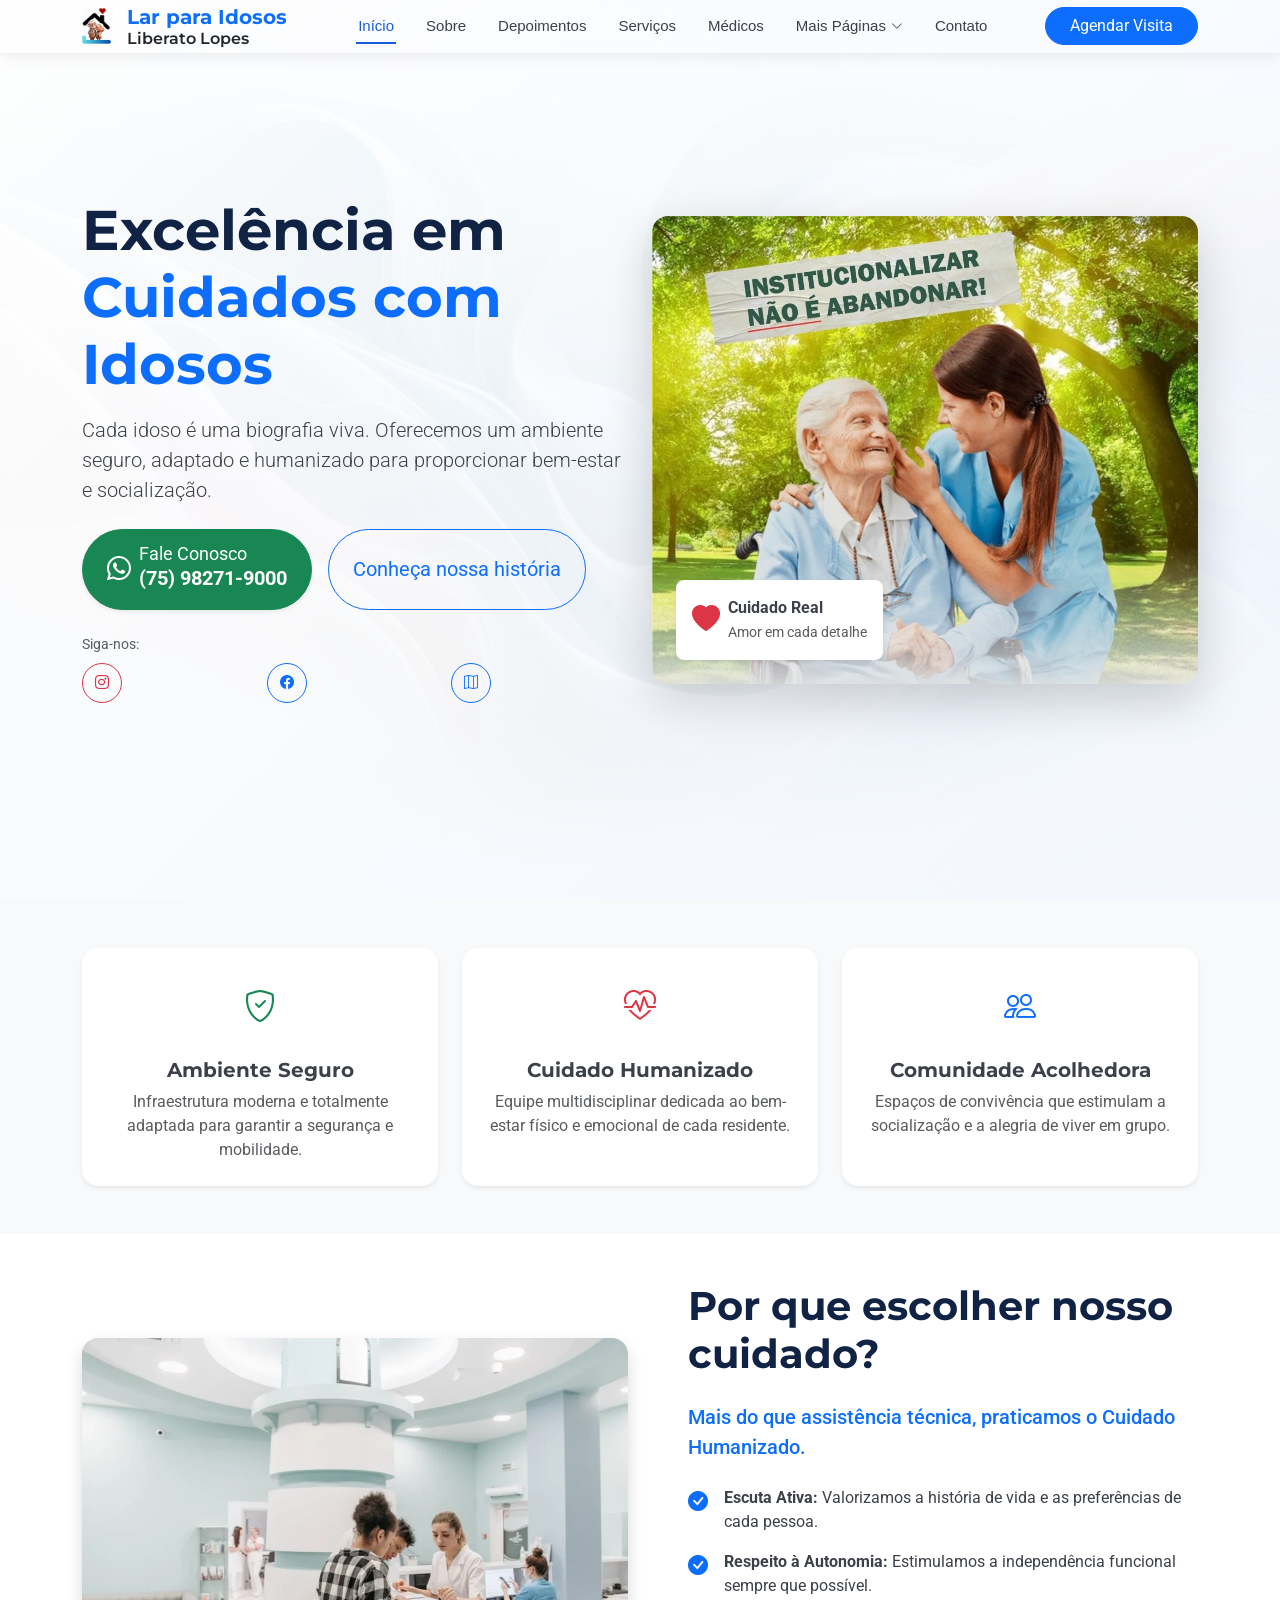
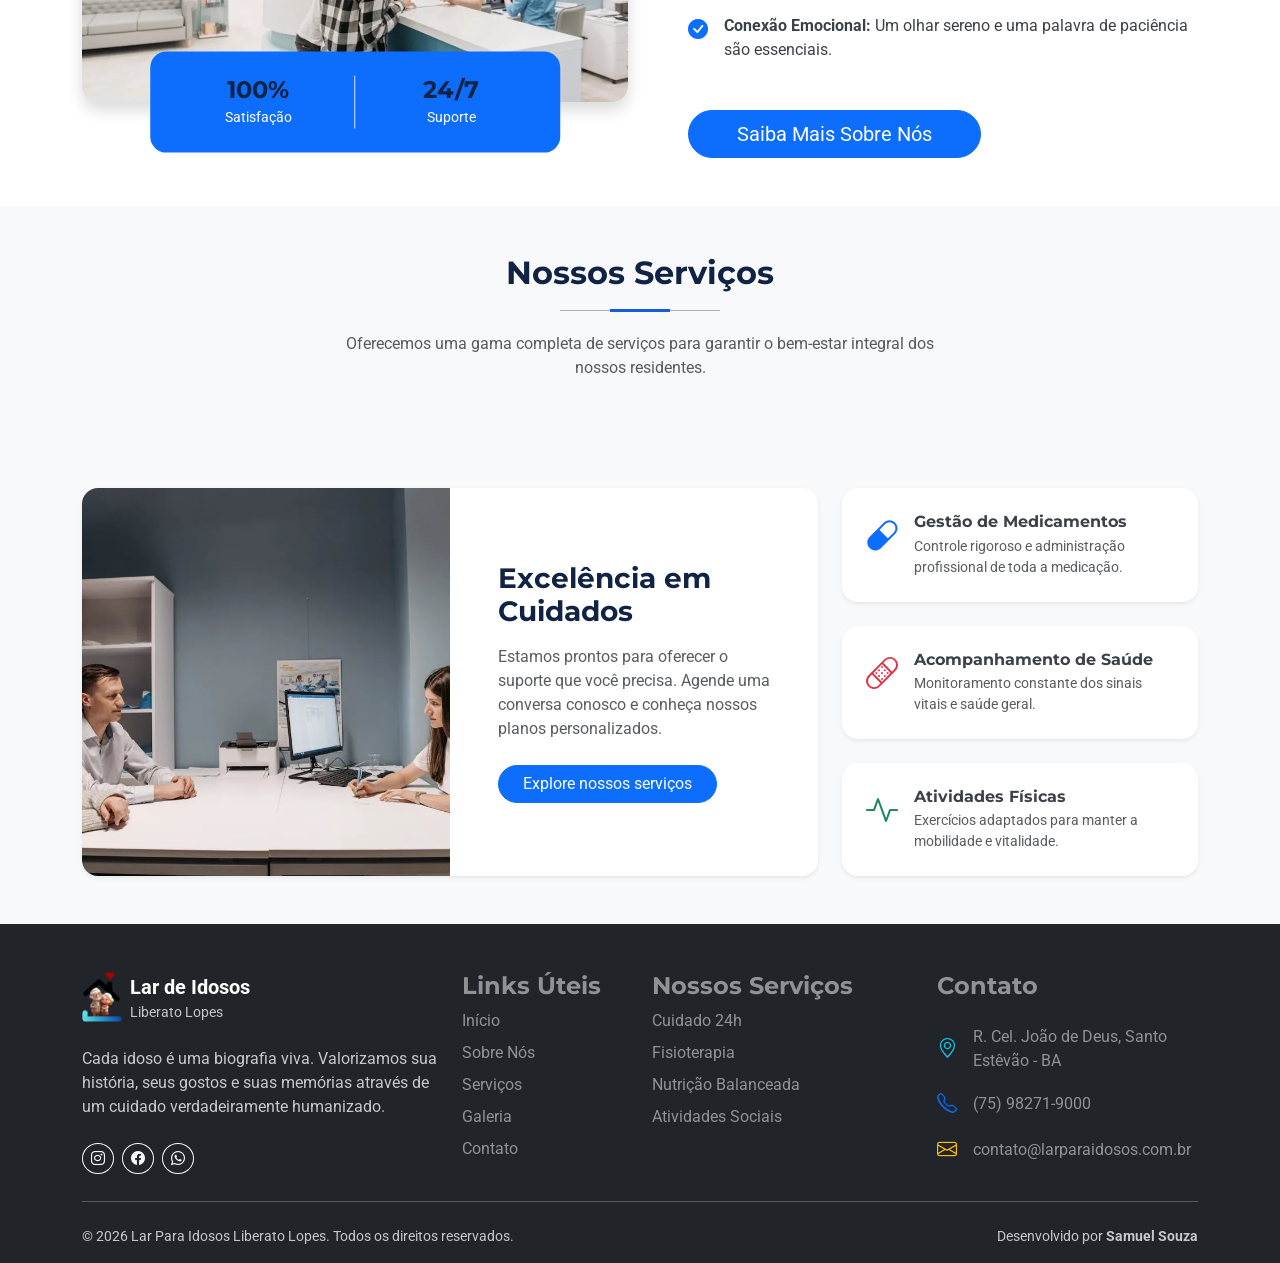
==== commit 13149579: "versao-1.0.0 - ajuste de layout-2" ====
--- a/index.html
+++ b/index.html
@@ -99,10 +99,12 @@
 
             <!-- Social Links -->
             <div class="row g-2 stats-items">
+              <span class="text-muted small me-2">Siga-nos:</span>
               <div class="col-4">
+
                 <div class="d-flex align-items-center gap-2">
-                  <span class="text-muted small me-2">Siga-nos:</span>
-                  <a href="#!" class="btn btn-outline-danger btn-sm rounded-circle p-2" style="width: 40px; height: 40px;" aria-label="Instagram">
+
+                  <a href="https://www.instagram.com/lardeidosos_sto" class="btn btn-outline-danger btn-sm rounded-circle p-2" style="width: 40px; height: 40px;" aria-label="Instagram" target="_blank">
                     <i class="bi bi-instagram"></i>
                   </a>
                 </div>
@@ -110,12 +112,20 @@
 
               <div class="col-4">
                 <div class="">
-                  <a href="#!" class="btn btn-outline-primary btn-sm rounded-circle p-2" style="width: 40px; height: 40px;" aria-label="Facebook">
+                  <a href="#!" class="btn btn-outline-primary btn-sm rounded-circle p-2" style="width: 40px; height: 40px;" aria-label="Facebook" target="_blank">
                     <i class="bi bi-facebook"></i>
                   </a>
-                </div>
-                
-              </div>
+                </div>                
+              </div>
+
+              <div class="col-4">
+                <div class="">
+                  <a href="https://maps.app.goo.gl/RTq3nf65kBAYcB2RA" class="btn btn-outline-primary btn-sm rounded-circle p-2" style="width: 40px; height: 40px;" aria-label="Mapa" target="_blank">
+                    <i class="bi bi-map"></i>
+                  </a>
+                </div>                
+              </div>
+              
             </div>
 
             </div>
@@ -293,15 +303,15 @@
           <a href="index.html" class="logo d-flex align-items-center mb-4 text-white text-decoration-none">
             <img src="assets/img/favicon.png" alt="Logo Footer" class="img-fluid me-2" style="max-height: 50px;">
             <div>
-              <span class="d-block fw-bold fs-5">Lar para Idosos</span>
+              <span class="d-block fw-bold fs-5">Lar de Idosos</span>
               <small class="d-block opacity-75">Liberato Lopes</small>
             </div>
           </a>
           <p class="opacity-75 mb-4">Cada idoso é uma biografia viva. Valorizamos sua história, seus gostos e suas memórias através de um cuidado verdadeiramente humanizado.</p>
           <div class="social-links d-flex gap-2">
-            <a href="#" class="btn btn-outline-light btn-sm rounded-circle"><i class="bi bi-instagram"></i></a>
-            <a href="#" class="btn btn-outline-light btn-sm rounded-circle"><i class="bi bi-facebook"></i></a>
-            <a href="#" class="btn btn-outline-light btn-sm rounded-circle"><i class="bi bi-whatsapp"></i></a>
+            <a href="https://www.instagram.com/lardeidosos_sto" class="btn btn-outline-light btn-sm rounded-circle" target="_blank"><i class="bi bi-instagram"></i></a>
+            <a href="https://www.facebook.com/larparaidosoliberatolopes" class="btn btn-outline-light btn-sm rounded-circle" target="_blank"><i class="bi bi-facebook"></i></a>
+            <a href="https://wa.me/5575982719000" class="btn btn-outline-light btn-sm rounded-circle" target="_blank"><i class="bi bi-whatsapp"></i></a>
           </div>
         </div>
 
@@ -337,11 +347,11 @@
             </div>
             <div class="d-flex align-items-center mb-3">
               <i class="bi bi-telephone text-primary me-3 fs-5"></i>
-              <a href="tel:+5575982719000" class="text-white-50 text-decoration-none">(75) 98271-9000</a>
+              <a href="tel:+5575982719000" class="text-white-50 text-decoration-none" target="_blank">(75) 98271-9000</a>
             </div>
             <div class="d-flex align-items-center">
               <i class="bi bi-envelope text-warning me-3 fs-5"></i>
-              <a href="mailto:contato@larparaidosoliberatolopes.com.br" class="text-white-50 text-decoration-none">
+              <a href="mailto:contato@larparaidosoliberatolopes.com.br" class="text-white-50 text-decoration-none" target="_blank">
                 contato@larparaidosos.com.br
               </a>
             </div>
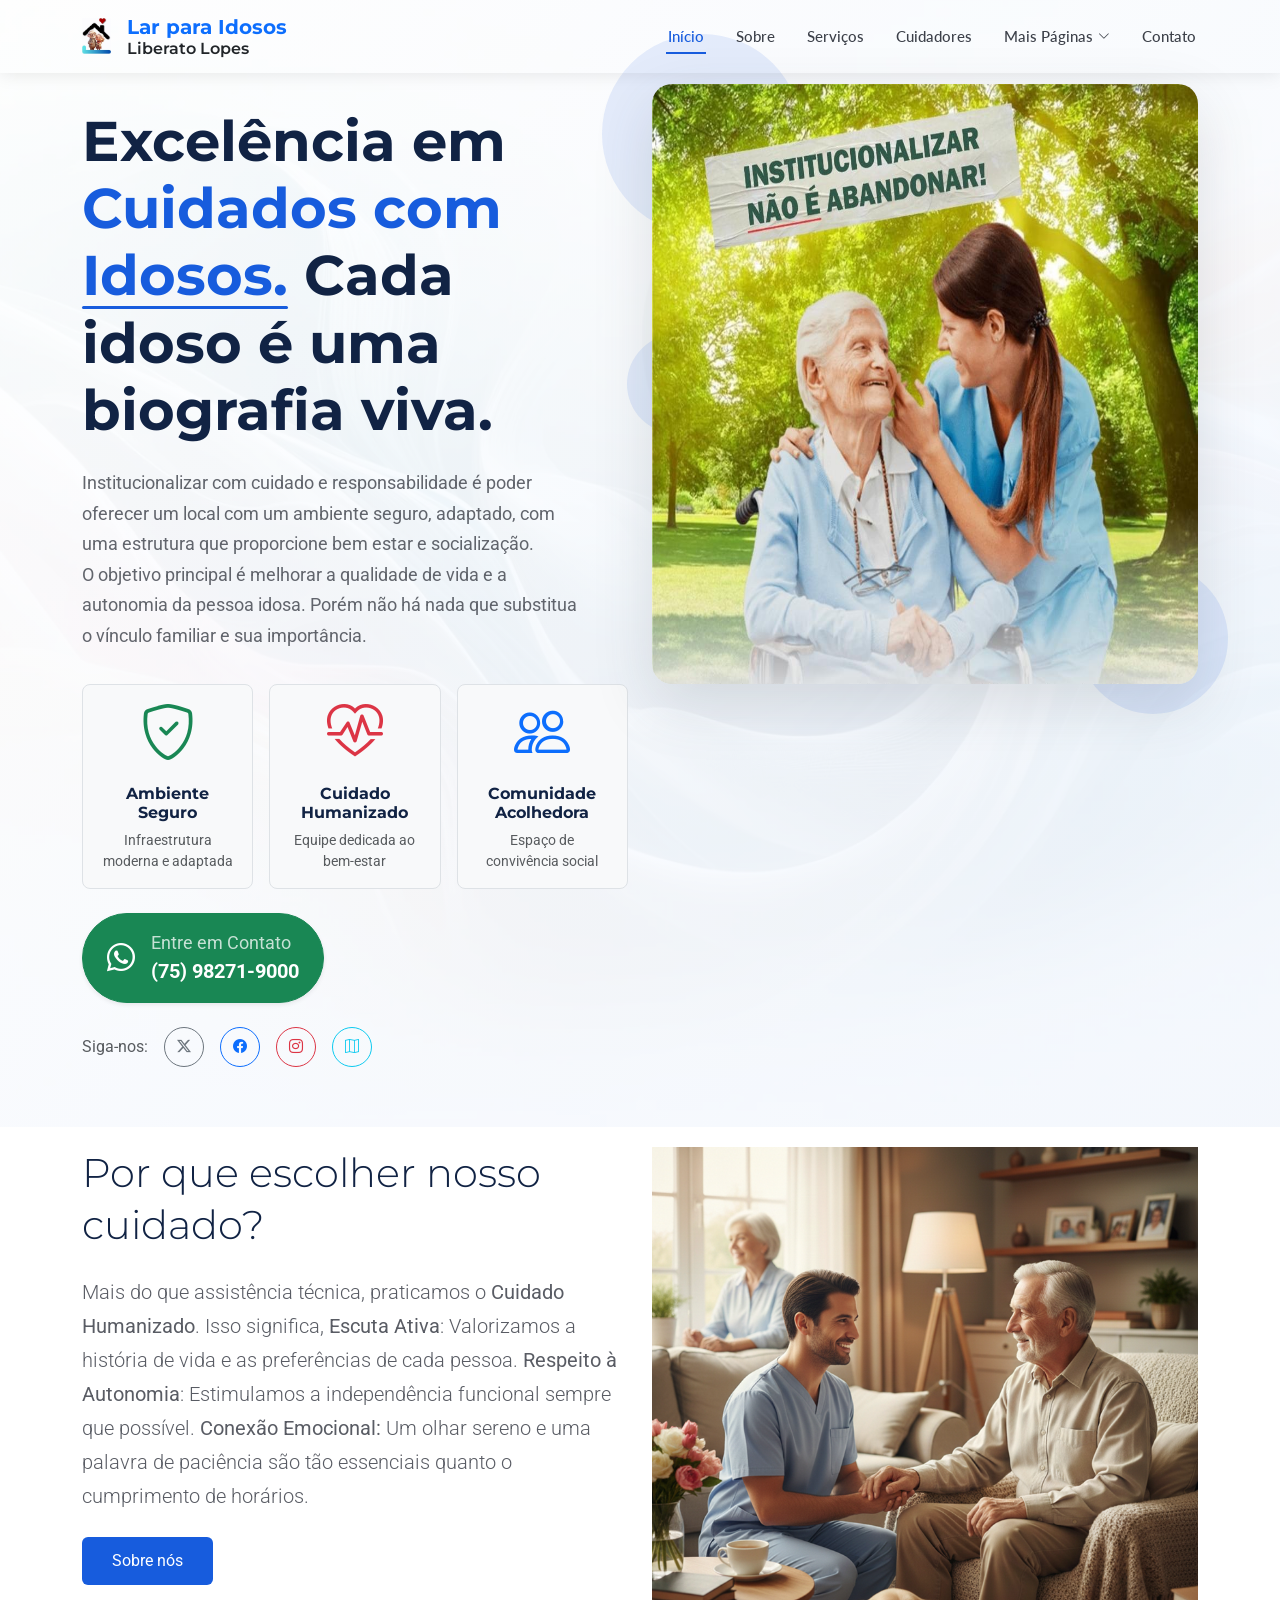
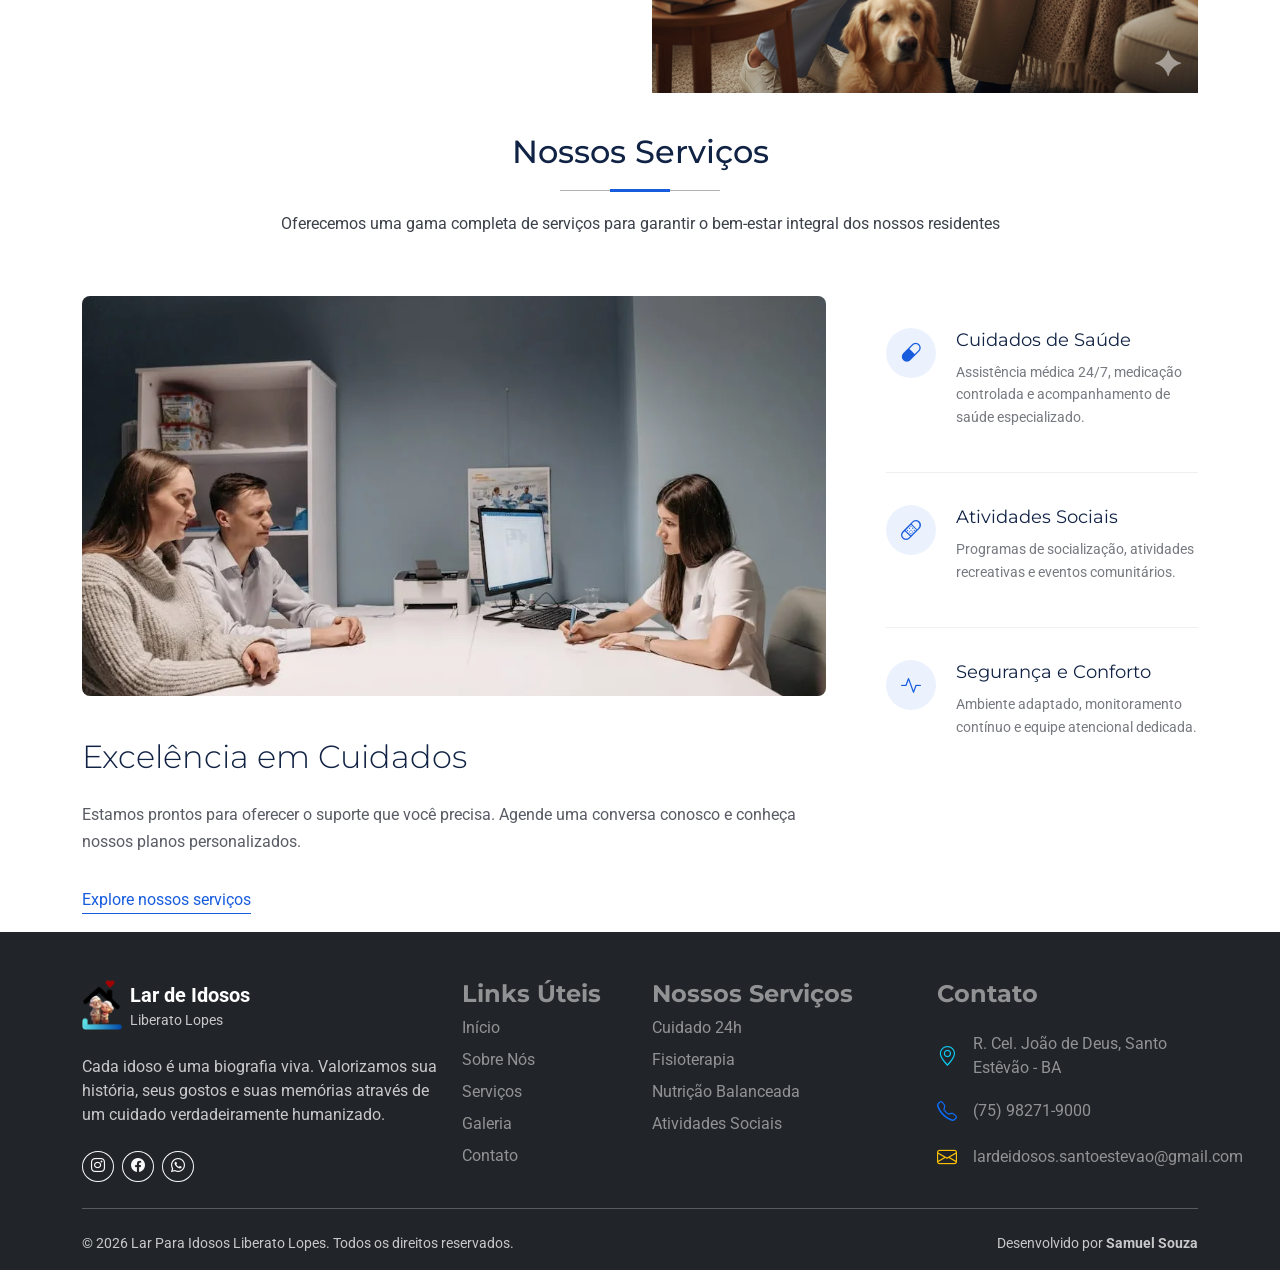
==== commit df17bbb9: "versao-1.0.0 - ajuste de layout-3" ====
--- a/index.html
+++ b/index.html
@@ -1,392 +1,606 @@
-<!DOCTYPE html>
+<!doctype html>
 <html lang="pt-br">
-
-<head>
-  <meta charset="utf-8">
-  <meta content="width=device-width, initial-scale=1.0" name="viewport">
-  <title>Liberato Lopes | Lar para Idosos</title>
-  <meta name="description" content="Lar para Idosos Liberato Lopes - Excelência em cuidados humanizados, ambiente seguro e acolhedor em Santo Estêvão, BA.">
-  <meta name="keywords" content="lar para idosos, casa de repouso, cuidado humanizado, santo estevão, bahia, liberato lopes">
-
-  <!-- Favicons -->
-  <link href="assets/img/favicon.png" rel="icon">
-  <link href="assets/img/favicon.png" rel="apple-touch-icon">
-
-  <!-- Fonts -->
-  <link rel="preconnect" href="https://fonts.googleapis.com">
-  <link rel="preconnect" href="https://fonts.gstatic.com" crossorigin>
-  <link href="https://fonts.googleapis.com/css2?family=Montserrat:wght@300;400;500;600;700;800&family=Roboto:wght@300;400;500;700&display=swap" rel="stylesheet">
-
-  <!-- Vendor CSS Files -->
-  <link href="assets/vendor/bootstrap/css/bootstrap.min.css" rel="stylesheet">
-  <link href="assets/vendor/bootstrap-icons/bootstrap-icons.css" rel="stylesheet">
-  <link href="assets/vendor/aos/aos.css" rel="stylesheet">
-  <link href="assets/vendor/glightbox/css/glightbox.min.css" rel="stylesheet">
-  <link href="assets/vendor/fontawesome-free/css/all.min.css" rel="stylesheet">
-  <link href="assets/vendor/swiper/swiper-bundle.min.css" rel="stylesheet">
-
-  <!-- Main CSS File -->
-  <link href="assets/css/main.css" rel="stylesheet">
-  <link href="assets/css/modern-custom.css" rel="stylesheet">
-
-</head>
-
-<body class="index-page">
-
-  <header id="header" class="header fixed-top d-flex align-items-center">
-    <div class="container-fluid container-xl d-flex align-items-center justify-content-between">
-
-      <a href="index.html" class="logo d-flex align-items-center">
-        <img src="assets/img/logo.png" alt="Logo Lar para Idosos Liberato Lopes" class="img-fluid">
-        <h1 class="sitename ms-2">
-          <span class="text-primary d-block fs-5 fw-bold">Lar para Idosos</span>
-          <span class="d-block fs-6 text-dark">Liberato Lopes</span>
-        </h1>
-      </a>
-
-      <nav id="navmenu" class="navmenu">
-        <ul>
-          <li><a href="index.html" class="active">Início</a></li>
-          <li><a href="about.html">Sobre</a></li>
-          <li><a href="departments.html">Depoimentos</a></li>
-          <li><a href="services.html">Serviços</a></li>
-          <li><a href="doctors.html">Médicos</a></li>
-          <li class="dropdown"><a href="#"><span>Mais Páginas</span> <i class="bi bi-chevron-down toggle-dropdown"></i></a>
+  <head>
+    <meta charset="utf-8" />
+    <meta content="width=device-width, initial-scale=1.0" name="viewport" />
+    <title>Liberato Lopes | Lar para Idosos</title>
+    <meta
+      name="description"
+      content="Lar para Idosos Liberato Lopes - Excelência em cuidados humanizados, ambiente seguro e acolhedor em Santo Estêvão, BA., Ana Léia Araújo"
+    />
+    <meta
+      name="keywords"
+      content="lar para idosos, casa de repouso, cuidado humanizado, santo estevão, bahia, liberato lopes, Ana Léia Araújo"
+    />
+
+    <!-- Favicons -->
+    <link href="assets/img/favicon.png" rel="icon" />
+    <link href="assets/img/favicon.png" rel="apple-touch-icon" />
+
+    <!-- Fonts -->
+    <link href="https://fonts.googleapis.com" rel="preconnect" />
+    <link href="https://fonts.gstatic.com" rel="preconnect" crossorigin />
+    <link
+      href="https://fonts.googleapis.com/css2?family=Roboto:ital,wght@0,100;0,300;0,400;0,500;0,700;0,900;1,100;1,300;1,400;1,500;1,700;1,900&family=Montserrat:ital,wght@0,100;0,200;0,300;0,400;0,500;0,600;0,700;0,800;0,900;1,100;1,200;1,300;1,400;1,500;1,600;1,700;1,800;1,900&family=Lato:ital,wght@0,100;0,300;0,400;0,700;0,900;1,100;1,300;1,400;1,700;1,900&display=swap"
+      rel="stylesheet"
+    />
+
+    <!-- Vendor CSS Files -->
+    <link
+      href="assets/vendor/bootstrap/css/bootstrap.min.css"
+      rel="stylesheet"
+    />
+    <link
+      href="assets/vendor/bootstrap-icons/bootstrap-icons.css"
+      rel="stylesheet"
+    />
+    <link href="assets/vendor/aos/aos.css" rel="stylesheet" />
+    <link
+      href="assets/vendor/glightbox/css/glightbox.min.css"
+      rel="stylesheet"
+    />
+    <link
+      href="assets/vendor/fontawesome-free/css/all.min.css"
+      rel="stylesheet"
+    />
+    <link href="assets/vendor/swiper/swiper-bundle.min.css" rel="stylesheet" />
+
+    <!-- Main CSS File -->
+    <link href="assets/css/main.css" rel="stylesheet" />
+  </head>
+
+  <body class="index-page">
+    <header id="header" class="header fixed-top">
+      <div class="branding d-flex align-items-cente">
+        <div
+          class="container position-relative d-flex align-items-center justify-content-between"
+        >
+          <a href="index.html" class="logo d-flex align-items-center">
+            <img
+              src="assets/img/logo.png"
+              alt="Logo Lar para Idosos Liberato Lopes"
+              class="img-fluid"
+            />
+            <h1 class="sitename ms-2">
+              <span class="text-primary d-block fs-5 fw-bold"
+                >Lar para Idosos</span
+              >
+              <span class="d-block fs-6 text-dark">Liberato Lopes</span>
+            </h1>
+          </a>
+
+          <nav id="navmenu" class="navmenu">
             <ul>
-              <li><a href="department-details.html">Detalhes do Departamento</a></li>
-              <li><a href="service-details.html">Detalhes dos Serviços</a></li>
-              <li><a href="appointment.html">Agendamento</a></li>
-              <li><a href="faq.html">Perguntas Frequentes</a></li>
-              <li><a href="gallery.html">Galeria</a></li>
+              <li><a href="index.html" class="active">Início</a></li>
+              <li><a href="about.html">Sobre</a></li>
+              <li><a href="services.html">Serviços</a></li>
+              <li><a href="doctors.html">Cuidadores</a></li>
+              <li class="dropdown">
+                <a href="#"
+                  ><span>Mais Páginas</span>
+                  <i class="bi bi-chevron-down toggle-dropdown"></i
+                ></a>
+                <ul>
+                  <li><a href="appointment.html">Agendamento</a></li>
+                  <li><a href="gallery.html">Galeria</a></li>
+                </ul>
+              </li>
+              <li><a href="contact.html">Contato</a></li>
             </ul>
-          </li>
-          <li><a href="/assets/pages/contact.html">Contato</a></li>
-        </ul>
-        <i class="mobile-nav-toggle d-xl-none bi bi-list"></i>
-      </nav>
-
-      <a class="btn-getstarted btn btn-primary rounded-pill px-4 d-none d-md-block" href="https://wa.me/5575982719000" target="_blank">Agendar Visita</a>
-
-    </div>
-  </header>
-
-  <main class="main">
-
-    <!-- Hero Section -->
-    <section id="hero" class="hero section d-flex align-items-center">
-      <div class="container">
-        <div class="row gy-4 align-items-center">
-          <div class="col-lg-6 order-2 order-lg-1 d-flex flex-column justify-content-center" data-aos="fade-up">
-            <h1 class="display-4 fw-bold mb-3">
-              Excelência em <span class="text-primary">Cuidados com Idosos</span>
-            </h1>
-            <p class="lead mb-4">
-              Cada idoso é uma biografia viva. Oferecemos um ambiente seguro, adaptado e humanizado para proporcionar bem-estar e socialização.
-            </p>
-            
-            <div class="d-flex flex-column flex-md-row gap-3 mb-4">
-              <a href="https://wa.me/5575982719000" class="btn btn-success btn-lg rounded-pill px-4 py-3 d-inline-flex align-items-center justify-content-center gap-2 shadow-sm" target="_blank" rel="noopener">
-                <i class="bi bi-whatsapp fs-4"></i>
-                <div class="text-start">
-                  <small class="d-block lh-1">Fale Conosco</small>
-                  <span class="fw-bold">(75) 98271-9000</span>
-                </div>
-              </a>
-              <a href="#home-about" class="btn btn-outline-primary btn-lg rounded-pill px-4 py-3 d-inline-flex align-items-center justify-content-center">
-                Conheça nossa história
-              </a>
-            </div>
-
-            <!-- Social Links -->
-            <div class="row g-2 stats-items">
-              <span class="text-muted small me-2">Siga-nos:</span>
-              <div class="col-4">
-
-                <div class="d-flex align-items-center gap-2">
-
-                  <a href="https://www.instagram.com/lardeidosos_sto" class="btn btn-outline-danger btn-sm rounded-circle p-2" style="width: 40px; height: 40px;" aria-label="Instagram" target="_blank">
+            <i class="mobile-nav-toggle d-xl-none bi bi-list"></i>
+          </nav>
+        </div>
+      </div>
+    </header>
+
+    <main class="main">
+      <!-- Hero Section -->
+      <section id="hero" class="hero section">
+        <div class="container" data-aos="fade-up" data-aos-delay="100">
+          <div class="row align-items-start pt-4">
+            <div class="col-lg-6">
+              <div class="hero-content">
+                <h1 data-aos="fade-right" data-aos-delay="300">
+                  Excelência em
+                  <span class="highlight">Cuidados com Idosos.</span> Cada idoso
+                  é uma biografia viva.
+                </h1>
+                <p
+                  class="hero-description"
+                  data-aos="fade-right"
+                  data-aos-delay="400"
+                >
+                  Institucionalizar com cuidado e responsabilidade é poder
+                  oferecer um local com um ambiente seguro, adaptado, com uma
+                  estrutura que proporcione bem estar e socialização.<br />
+                  O objetivo principal é melhorar a qualidade de vida e a
+                  autonomia da pessoa idosa. Porém não há nada que substitua o
+                  vínculo familiar e sua importância.
+                </p>
+
+                <!-- Features Grid -->
+                <div
+                  class="row g-3 mb-4"
+                  data-aos="fade-right"
+                  data-aos-delay="500"
+                >
+                  <!-- Feature 1 -->
+                  <div class="col-md-4">
+                    <div
+                      class="d-flex flex-column align-items-center text-center p-3 h-100 border rounded-3 bg-light"
+                    >
+                      <div class="mb-3">
+                        <i
+                          class="bi bi-shield-check display-4 text-success"
+                        ></i>
+                      </div>
+                      <h6 class="fw-bold mb-2">Ambiente Seguro</h6>
+                      <p class="small text-muted mb-0">
+                        Infraestrutura moderna e adaptada
+                      </p>
+                    </div>
+                  </div>
+
+                  <!-- Feature 2 -->
+                  <div class="col-md-4">
+                    <div
+                      class="d-flex flex-column align-items-center text-center p-3 h-100 border rounded-3 bg-light"
+                    >
+                      <div class="mb-3">
+                        <i class="bi bi-heart-pulse display-4 text-danger"></i>
+                      </div>
+                      <h6 class="fw-bold mb-2">Cuidado Humanizado</h6>
+                      <p class="small text-muted mb-0">
+                        Equipe dedicada ao bem-estar
+                      </p>
+                    </div>
+                  </div>
+
+                  <!-- Feature 3 -->
+                  <div class="col-md-4">
+                    <div
+                      class="d-flex flex-column align-items-center text-center p-3 h-100 border rounded-3 bg-light"
+                    >
+                      <div class="mb-3">
+                        <i class="bi bi-people display-4 text-primary"></i>
+                      </div>
+                      <h6 class="fw-bold mb-2">Comunidade Acolhedora</h6>
+                      <p class="small text-muted mb-0">
+                        Espaço de convivência social
+                      </p>
+                    </div>
+                  </div>
+                </div>
+
+                <!-- WhatsApp CTA -->
+                <div class="mb-4" data-aos="fade-right" data-aos-delay="600">
+                  <a
+                    href="https://wa.me/5575982719000"
+                    class="btn btn-success btn-lg d-inline-flex align-items-center gap-3 px-4 py-3 rounded-pill shadow-sm hover-lift"
+                    target="_blank"
+                    rel="noopener noreferrer"
+                  >
+                    <i class="bi bi-whatsapp fs-3"></i>
+                    <div class="text-start">
+                      <small class="d-block opacity-75">Entre em Contato</small>
+                      <strong class="d-block">(75) 98271-9000</strong>
+                    </div>
+                  </a>
+                </div>
+
+                <!-- Social Links -->
+                <div
+                  class="d-flex align-items-center gap-3"
+                  data-aos="fade-right"
+                  data-aos-delay="700"
+                >
+                  <span class="text-muted">Siga-nos:</span>
+                  <a
+                    href="#!"
+                    class="btn btn-outline-secondary btn-sm rounded-circle p-2"
+                    style="width: 40px; height: 40px"
+                    aria-label="Twitter"
+                    rel="noopener"
+                  >
+                    <i class="bi bi-twitter-x"></i>
+                  </a>
+                  <a
+                    href="#!"
+                    class="btn btn-outline-primary btn-sm rounded-circle p-2"
+                    style="width: 40px; height: 40px"
+                    aria-label="Facebook"
+                    rel="noopener"
+                  >
+                    <i class="bi bi-facebook"></i>
+                  </a>
+                  <a
+                    href="https://www.instagram.com/lardeidosos_sto"
+                    class="btn btn-outline-danger btn-sm rounded-circle p-2"
+                    style="width: 40px; height: 40px"
+                    aria-label="Instagram"
+                    target="_blank"
+                    rel="noopener"
+                  >
                     <i class="bi bi-instagram"></i>
                   </a>
-                </div>
-              </div>
-
-              <div class="col-4">
-                <div class="">
-                  <a href="#!" class="btn btn-outline-primary btn-sm rounded-circle p-2" style="width: 40px; height: 40px;" aria-label="Facebook" target="_blank">
-                    <i class="bi bi-facebook"></i>
-                  </a>
-                </div>                
-              </div>
-
-              <div class="col-4">
-                <div class="">
-                  <a href="https://maps.app.goo.gl/RTq3nf65kBAYcB2RA" class="btn btn-outline-primary btn-sm rounded-circle p-2" style="width: 40px; height: 40px;" aria-label="Mapa" target="_blank">
+                  <a
+                    href="https://maps.app.goo.gl/RTq3nf65kBAYcB2RA"
+                    class="btn btn-outline-info btn-sm rounded-circle p-2"
+                    style="width: 40px; height: 40px"
+                    aria-label="Mapa"
+                    target="_blank"
+                    rel="noopener"
+                  >
                     <i class="bi bi-map"></i>
                   </a>
-                </div>                
-              </div>
-              
-            </div>
-
-            </div>
-
-            <div class="col-lg-6 order-1 order-lg-2 hero-img" data-aos="zoom-out" data-aos-delay="200">
-              <div class="position-relative">
-                <img src="assets/img/foto-1.jpg" class="img-fluid rounded-4 shadow-lg" alt="Ambiente do Lar para Idosos Liberato Lopes">
-                <div class="experience-badge bg-white p-3 rounded-3 shadow-sm position-absolute bottom-0 start-0 m-4 d-none d-md-block">
-                  <div class="d-flex align-items-center gap-2">
-                    <i class="bi bi-heart-fill text-danger fs-3"></i>
-                    <div>
-                      <span class="d-block fw-bold">Cuidado Real</span>
-                      <small class="text-muted">Amor em cada detalhe</small>
-                  </div>
-                </div>
-              </div>
-            </div>
+                </div>
+              </div>
+            </div>
+
+            <div class="col-lg-6">
+              <div
+                class="hero-visual"
+                data-aos="fade-left"
+                data-aos-delay="400"
+              >
+                <div class="main-image">
+                  <img
+                    src="assets/img/foto-1.jpg"
+                    alt="Modern Healthcare Facility"
+                    class="img-fluid"
+                  />
+                </div>
+                <div class="background-elements">
+                  <div class="element element-1"></div>
+                  <div class="element element-2"></div>
+                  <div class="element element-3"></div>
+                </div>
+              </div>
+            </div>
+          </div>
+        </div>
+      </section>
+      <!-- /Hero Section -->
+
+      <!-- Home About Section -->
+      <section id="home-about" class="home-about section">
+        <div class="container" data-aos="fade-up" data-aos-delay="100">
+          <div class="row align-items-start">
+            <div
+              class="col-lg-6 mb-5 mb-lg-0"
+              data-aos="fade-right"
+              data-aos-delay="200"
+            >
+              <div class="about-content">
+                <h2 class="section-heading">Por que escolher nosso cuidado?</h2>
+                <p class="lead-text">
+                  Mais do que assistência técnica, praticamos o
+                  <strong>Cuidado Humanizado</strong>. Isso significa,
+                  <strong>Escuta Ativa</strong>: Valorizamos a história de vida
+                  e as preferências de cada pessoa.
+                  <strong>Respeito à Autonomia</strong>: Estimulamos a
+                  independência funcional sempre que possível.
+                  <strong>Conexão Emocional:</strong> Um olhar sereno e uma
+                  palavra de paciência são tão essenciais quanto o cumprimento
+                  de horários.
+                </p>
+                <div class="cta-section">
+                  <a href="about.html" class="btn-primary">Sobre nós</a>
+                </div>
+              </div>
+            </div>
+
+            <div class="col-lg-6">
+              <div
+                class="hero-visual"
+                data-aos="fade-left"
+                data-aos-delay="400"
+              >
+                <div class="main-image">
+                  <img
+                    src="assets/img/cuidador-de-idoso.png"
+                    alt="Fachada do Lar para Idosos Liberato Lopes"
+                    class="img-fluid"
+                    loading="lazy"
+                  />
+                </div>
+                <div class="background-elements">
+                  <div class="element element-1"></div>
+                  <div class="element element-2"></div>
+                  <div class="element element-3"></div>
+                </div>
+              </div>
+            </div>
+          </div>
+        </div>
+      </section>
+      <!-- /Home About Section -->
+
+      <!-- Featured Services Section -->
+      <section id="featured-services" class="featured-services section">
+        <!-- Section Title -->
+        <div class="container section-title" data-aos="fade-up">
+          <h2>Nossos Serviços</h2>
+          <p>
+            Oferecemos uma gama completa de serviços para garantir o bem-estar
+            integral dos nossos residentes
+          </p>
+        </div>
+        <!-- End Section Title -->
+
+        <div class="container" data-aos="fade-up" data-aos-delay="100">
+          <div class="row g-0">
+            <div class="col-lg-8" data-aos="fade-right" data-aos-delay="200">
+              <div class="featured-service-main">
+                <div class="service-image-wrapper">
+                  <img
+                    src="assets/img/health/consultation-4.webp"
+                    alt="Premier Healthcare Services"
+                    class="img-fluid"
+                    loading="lazy"
+                  />
+                </div>
+                <div class="service-details">
+                  <h2>Excelência em Cuidados</h2>
+                  <p>
+                    Estamos prontos para oferecer o suporte que você precisa.
+                    Agende uma conversa conosco e conheça nossos planos
+                    personalizados.
+                  </p>
+                  <a href="#!" class="main-cta">Explore nossos serviços</a>
+                </div>
+              </div>
+            </div>
+
+            <div class="col-lg-4" data-aos="fade-left" data-aos-delay="300">
+              <div class="services-sidebar">
+                <div
+                  class="service-item"
+                  data-aos="fade-up"
+                  data-aos-delay="400"
+                >
+                  <div class="service-icon-wrapper">
+                    <i class="bi bi-capsule"></i>
+                  </div>
+                  <div class="service-info">
+                    <h4>Cuidados de Saúde</h4>
+                    <p>
+                      Assistência médica 24/7, medicação controlada e
+                      acompanhamento de saúde especializado.
+                    </p>
+                  </div>
+                </div>
+
+                <div
+                  class="service-item"
+                  data-aos="fade-up"
+                  data-aos-delay="500"
+                >
+                  <div class="service-icon-wrapper">
+                    <i class="bi bi-bandaid"></i>
+                  </div>
+                  <div class="service-info">
+                    <h4>Atividades Sociais</h4>
+                    <p>
+                      Programas de socialização, atividades recreativas e
+                      eventos comunitários.
+                    </p>
+                  </div>
+                </div>
+
+                <div
+                  class="service-item"
+                  data-aos="fade-up"
+                  data-aos-delay="600"
+                >
+                  <div class="service-icon-wrapper">
+                    <i class="bi bi-activity"></i>
+                  </div>
+                  <div class="service-info">
+                    <h4>Segurança e Conforto</h4>
+                    <p>
+                      Ambiente adaptado, monitoramento contínuo e equipe
+                      atencional dedicada.
+                    </p>
+                  </div>
+                </div>
+              </div>
+            </div>
+          </div>
+        </div>
+      </section>
+      <!-- /Featured Services Section -->
+    </main>
+
+    <footer id="footer" class="footer bg-dark text-white pt-5 pb-3">
+      <div class="container">
+        <div class="row gy-4">
+          <div class="col-lg-4 col-md-6">
+            <a
+              href="index.html"
+              class="logo d-flex align-items-center mb-4 text-white text-decoration-none"
+            >
+              <img
+                src="assets/img/favicon.png"
+                alt="Logo Footer"
+                class="img-fluid me-2"
+                style="max-height: 50px"
+              />
+              <div>
+                <span class="d-block fw-bold fs-5">Lar de Idosos</span>
+                <small class="d-block opacity-75">Liberato Lopes</small>
+              </div>
+            </a>
+            <p class="opacity-75 mb-4">
+              Cada idoso é uma biografia viva. Valorizamos sua história, seus
+              gostos e suas memórias através de um cuidado verdadeiramente
+              humanizado.
+            </p>
+            <div class="social-links d-flex gap-2">
+              <a
+                href="https://www.instagram.com/lardeidosos_sto"
+                class="btn btn-outline-light btn-sm rounded-circle"
+                target="_blank"
+                ><i class="bi bi-instagram"></i
+              ></a>
+              <a
+                href="https://www.facebook.com/larparaidosoliberatolopes"
+                class="btn btn-outline-light btn-sm rounded-circle"
+                target="_blank"
+                ><i class="bi bi-facebook"></i
+              ></a>
+              <a
+                href="https://wa.me/5575982719000"
+                class="btn btn-outline-light btn-sm rounded-circle"
+                target="_blank"
+                ><i class="bi bi-whatsapp"></i
+              ></a>
+            </div>
+          </div>
+
+          <div class="col-lg-2 col-md-6">
+            <h4 class="fw-bold mb-2 text-white-50">Links Úteis</h4>
+            <ul class="list-unstyled footer-links">
+              <li class="mb-2">
+                <a href="index.html" class="text-white-50 text-decoration-none"
+                  >Início</a
+                >
+              </li>
+              <li class="mb-2">
+                <a href="about.html" class="text-white-50 text-decoration-none"
+                  >Sobre Nós</a
+                >
+              </li>
+              <li class="mb-2">
+                <a
+                  href="services.html"
+                  class="text-white-50 text-decoration-none"
+                  >Serviços</a
+                >
+              </li>
+              <li class="mb-2">
+                <a
+                  href="gallery.html"
+                  class="text-white-50 text-decoration-none"
+                  >Galeria</a
+                >
+              </li>
+              <li class="mb-2">
+                <a
+                  href="contact.html"
+                  class="text-white-50 text-decoration-none"
+                  >Contato</a
+                >
+              </li>
+            </ul>
+          </div>
+
+          <div class="col-lg-3 col-md-6">
+            <h4 class="fw-bold mb-2 text-white-50">Nossos Serviços</h4>
+            <ul class="list-unstyled footer-links">
+              <li class="mb-2">
+                <a href="#" class="text-white-50 text-decoration-none"
+                  >Cuidado 24h</a
+                >
+              </li>
+              <li class="mb-2">
+                <a href="#" class="text-white-50 text-decoration-none"
+                  >Fisioterapia</a
+                >
+              </li>
+              <li class="mb-2">
+                <a href="#" class="text-white-50 text-decoration-none"
+                  >Nutrição Balanceada</a
+                >
+              </li>
+              <li class="mb-2">
+                <a href="#" class="text-white-50 text-decoration-none"
+                  >Atividades Sociais</a
+                >
+              </li>
+            </ul>
+          </div>
+
+          <div class="col-lg-3 col-md-6">
+            <h4 class="fw-bold mb-2 text-white-50">Contato</h4>
+            <div class="contact-info mt-4">
+              <div class="d-flex align-items-center mb-3">
+                <i class="bi bi-geo-alt text-info me-3 fs-5"></i>
+                <a
+                  href="https://maps.app.goo.gl/RTq3nf65kBAYcB2RA"
+                  class="text-white-50 text-decoration-none"
+                  target="_blank"
+                >
+                  R. Cel. João de Deus, Santo Estêvão - BA
+                </a>
+              </div>
+              <div class="d-flex align-items-center mb-3">
+                <i class="bi bi-telephone text-primary me-3 fs-5"></i>
+                <a
+                  href="tel:+5575982719000"
+                  class="text-white-50 text-decoration-none"
+                  target="_blank"
+                  >(75) 98271-9000</a
+                >
+              </div>
+              <div class="d-flex align-items-center">
+                <i class="bi bi-envelope text-warning me-3 fs-5"></i>
+                <a
+                  href="mailto:lardeidosos.santoestevao@gmail.com"
+                  class="text-white-50 text-decoration-none"
+                  target="_blank"
+                >
+                  lardeidosos.santoestevao@gmail.com
+                </a>
+              </div>
+            </div>
+          </div>
+        </div>
+
+        <hr class="my-4 opacity-25" />
+
+        <div class="row align-items-center">
+          <div class="col-md-6 text-center text-md-start">
+            <p class="mb-0 small opacity-75">
+              &copy; 2026 Lar Para Idosos Liberato Lopes. Todos os direitos
+              reservados.
+            </p>
+          </div>
+          <div class="col-md-6 text-center text-md-end">
+            <p class="mb-0 small opacity-75">
+              Desenvolvido por
+              <a
+                href="https://www.samuelsouza.net.br/"
+                class="text-white text-decoration-none fw-bold"
+                target="_blank"
+                >Samuel Souza</a
+              >
+            </p>
           </div>
         </div>
       </div>
-    </section>
-
-    <!-- Features Section -->
-    <section id="features" class="features section bg-light py-5">
-      <div class="container">
-        <div class="row g-4">
-          <article class="col-md-4" data-aos="fade-up" data-aos-delay="100">
-            <div class="feature-box p-4 bg-white rounded-4 shadow-sm h-100 text-center">
-              <div class="icon-box mb-3 mx-auto bg-success-light rounded-circle d-flex align-items-center justify-content-center" style="width: 70px; height: 70px;">
-                <i class="bi bi-shield-check fs-2 text-success"></i>
-              </div>
-              <h3 class="h5 fw-bold">Ambiente Seguro</h3>
-              <p class="text-muted mb-0">Infraestrutura moderna e totalmente adaptada para garantir a segurança e mobilidade.</p>
-            </div>
-          </article>
-          <article class="col-md-4" data-aos="fade-up" data-aos-delay="200">
-            <div class="feature-box p-4 bg-white rounded-4 shadow-sm h-100 text-center">
-              <div class="icon-box mb-3 mx-auto bg-danger-light rounded-circle d-flex align-items-center justify-content-center" style="width: 70px; height: 70px;">
-                <i class="bi bi-heart-pulse fs-2 text-danger"></i>
-              </div>
-              <h3 class="h5 fw-bold">Cuidado Humanizado</h3>
-              <p class="text-muted mb-0">Equipe multidisciplinar dedicada ao bem-estar físico e emocional de cada residente.</p>
-            </div>
-          </article>
-          <article class="col-md-4" data-aos="fade-up" data-aos-delay="300">
-            <div class="feature-box p-4 bg-white rounded-4 shadow-sm h-100 text-center">
-              <div class="icon-box mb-3 mx-auto bg-primary-light rounded-circle d-flex align-items-center justify-content-center" style="width: 70px; height: 70px;">
-                <i class="bi bi-people fs-2 text-primary"></i>
-              </div>
-              <h3 class="h5 fw-bold">Comunidade Acolhedora</h3>
-              <p class="text-muted mb-0">Espaços de convivência que estimulam a socialização e a alegria de viver em grupo.</p>
-            </div>
-          </article>
-        </div>
-      </div>
-    </section>
-
-    <!-- About Section -->
-    <section id="home-about" class="about section py-5">
-      <div class="container" data-aos="fade-up">
-        <div class="row align-items-center gy-5">
-          <div class="col-lg-6">
-            <div class="position-relative">
-              <img src="assets/img/health/facilities-9.webp" alt="Nossas Instalações" class="img-fluid rounded-4 shadow">
-              <div class="about-stats bg-primary p-4 rounded-4 text-white position-absolute top-100 start-50 translate-middle d-none d-lg-block w-75">
-                <div class="row text-center">
-                  <div class="col-6 border-end">
-                    <h4 class="fw-bold mb-0">100%</h4>
-                    <small>Satisfação</small>
-                  </div>
-                  <div class="col-6">
-                    <h4 class="fw-bold mb-0">24/7</h4>
-                    <small>Suporte</small>
-                  </div>
-                </div>
-              </div>
-            </div>
-          </div>
-          <div class="col-lg-6 ps-lg-5">
-            <div class="content">
-              <h2 class="display-6 fw-bold mb-4">Por que escolher nosso cuidado?</h2>
-              <p class="lead text-primary fw-medium mb-4">Mais do que assistência técnica, praticamos o Cuidado Humanizado.</p>
-              <ul class="list-unstyled mb-5">
-                <li class="d-flex gap-3 mb-3">
-                  <i class="bi bi-check-circle-fill text-primary fs-5"></i>
-                  <div>
-                    <strong>Escuta Ativa:</strong> Valorizamos a história de vida e as preferências de cada pessoa.
-                  </div>
-                </li>
-                <li class="d-flex gap-3 mb-3">
-                  <i class="bi bi-check-circle-fill text-primary fs-5"></i>
-                  <div>
-                    <strong>Respeito à Autonomia:</strong> Estimulamos a independência funcional sempre que possível.
-                  </div>
-                </li>
-                <li class="d-flex gap-3 mb-3">
-                  <i class="bi bi-check-circle-fill text-primary fs-5"></i>
-                  <div>
-                    <strong>Conexão Emocional:</strong> Um olhar sereno e uma palavra de paciência são essenciais.
-                  </div>
-                </li>
-              </ul>
-              <a href="about.html" class="btn btn-primary btn-lg rounded-pill px-5">Saiba Mais Sobre Nós</a>
-            </div>
-          </div>
-        </div>
-      </div>
-    </section>
-
-    <!-- Services Section -->
-    <section id="featured-services" class="services section bg-light py-5">
-      <div class="container section-title text-center mb-5" data-aos="fade-up">
-        <h2 class="display-6 fw-bold">Nossos Serviços</h2>
-        <p class="text-muted mx-auto" style="max-width: 600px;">Oferecemos uma gama completa de serviços para garantir o bem-estar integral dos nossos residentes.</p>
-      </div>
-
-      <div class="container">
-        <div class="row gy-4">
-          <div class="col-lg-8" data-aos="fade-up" data-aos-delay="100">
-            <div class="service-main-card bg-white rounded-4 overflow-hidden shadow-sm h-100">
-              <div class="row g-0 h-100">
-                <div class="col-md-6">
-                  <img src="assets/img/health/consultation-4.webp" alt="Consulta e Cuidados" class="img-fluid h-100 object-fit-cover" loading="lazy">
-                </div>
-                <div class="col-md-6 p-4 p-lg-5 d-flex flex-column justify-content-center">
-                  <h3 class="fw-bold mb-3">Excelência em Cuidados</h3>
-                  <p class="text-muted mb-4">Estamos prontos para oferecer o suporte que você precisa. Agende uma conversa conosco e conheça nossos planos personalizados.</p>
-                  <a href="services.html" class="btn btn-primary rounded-pill align-self-start px-4">Explore nossos serviços</a>
-                </div>
-              </div>
-            </div>
-          </div>
-
-          <div class="col-lg-4">
-            <div class="row gy-4">
-              <div class="col-12" data-aos="fade-up" data-aos-delay="200">
-                <div class="service-mini-card p-4 bg-white rounded-4 shadow-sm d-flex gap-3">
-                  <div class="icon text-primary fs-2"><i class="bi bi-capsule"></i></div>
-                  <div>
-                    <h4 class="h6 fw-bold mb-1">Gestão de Medicamentos</h4>
-                    <p class="small text-muted mb-0">Controle rigoroso e administração profissional de toda a medicação.</p>
-                  </div>
-                </div>
-              </div>
-              <div class="col-12" data-aos="fade-up" data-aos-delay="300">
-                <div class="service-mini-card p-4 bg-white rounded-4 shadow-sm d-flex gap-3">
-                  <div class="icon text-danger fs-2"><i class="bi bi-bandaid"></i></div>
-                  <div>
-                    <h4 class="h6 fw-bold mb-1">Acompanhamento de Saúde</h4>
-                    <p class="small text-muted mb-0">Monitoramento constante dos sinais vitais e saúde geral.</p>
-                  </div>
-                </div>
-              </div>
-              <div class="col-12" data-aos="fade-up" data-aos-delay="400">
-                <div class="service-mini-card p-4 bg-white rounded-4 shadow-sm d-flex gap-3">
-                  <div class="icon text-success fs-2"><i class="bi bi-activity"></i></div>
-                  <div>
-                    <h4 class="h6 fw-bold mb-1">Atividades Físicas</h4>
-                    <p class="small text-muted mb-0">Exercícios adaptados para manter a mobilidade e vitalidade.</p>
-                  </div>
-                </div>
-              </div>
-            </div>
-          </div>
-        </div>
-      </div>
-    </section>
-
-  </main>
-
-  <footer id="footer" class="footer bg-dark text-white pt-5 pb-3">
-    <div class="container">
-      <div class="row gy-4">
-        <div class="col-lg-4 col-md-6">
-          <a href="index.html" class="logo d-flex align-items-center mb-4 text-white text-decoration-none">
-            <img src="assets/img/favicon.png" alt="Logo Footer" class="img-fluid me-2" style="max-height: 50px;">
-            <div>
-              <span class="d-block fw-bold fs-5">Lar de Idosos</span>
-              <small class="d-block opacity-75">Liberato Lopes</small>
-            </div>
-          </a>
-          <p class="opacity-75 mb-4">Cada idoso é uma biografia viva. Valorizamos sua história, seus gostos e suas memórias através de um cuidado verdadeiramente humanizado.</p>
-          <div class="social-links d-flex gap-2">
-            <a href="https://www.instagram.com/lardeidosos_sto" class="btn btn-outline-light btn-sm rounded-circle" target="_blank"><i class="bi bi-instagram"></i></a>
-            <a href="https://www.facebook.com/larparaidosoliberatolopes" class="btn btn-outline-light btn-sm rounded-circle" target="_blank"><i class="bi bi-facebook"></i></a>
-            <a href="https://wa.me/5575982719000" class="btn btn-outline-light btn-sm rounded-circle" target="_blank"><i class="bi bi-whatsapp"></i></a>
-          </div>
-        </div>
-
-        <div class="col-lg-2 col-md-6">
-          <h4 class="fw-bold mb-2 text-white-50">Links Úteis</h4>
-          <ul class="list-unstyled footer-links">
-            <li class="mb-2"><a href="index.html" class="text-white-50 text-decoration-none">Início</a></li>
-            <li class="mb-2"><a href="about.html" class="text-white-50 text-decoration-none">Sobre Nós</a></li>
-            <li class="mb-2"><a href="services.html" class="text-white-50 text-decoration-none">Serviços</a></li>
-            <li class="mb-2"><a href="gallery.html" class="text-white-50 text-decoration-none">Galeria</a></li>
-            <li class="mb-2"><a href="contact.html" class="text-white-50 text-decoration-none">Contato</a></li>
-          </ul>
-        </div>
-
-        <div class="col-lg-3 col-md-6">
-          <h4 class="fw-bold mb-2 text-white-50">Nossos Serviços</h4>
-          <ul class="list-unstyled footer-links">
-            <li class="mb-2"><a href="#" class="text-white-50 text-decoration-none">Cuidado 24h</a></li>
-            <li class="mb-2"><a href="#" class="text-white-50 text-decoration-none">Fisioterapia</a></li>
-            <li class="mb-2"><a href="#" class="text-white-50 text-decoration-none">Nutrição Balanceada</a></li>
-            <li class="mb-2"><a href="#" class="text-white-50 text-decoration-none">Atividades Sociais</a></li>
-          </ul>
-        </div>
-
-        <div class="col-lg-3 col-md-6">
-          <h4 class="fw-bold mb-2 text-white-50">Contato</h4>
-          <div class="contact-info mt-4">
-            <div class="d-flex align-items-center mb-3">
-              <i class="bi bi-geo-alt text-info me-3 fs-5"></i>
-              <a href="https://maps.app.goo.gl/RTq3nf65kBAYcB2RA" class="text-white-50 text-decoration-none" target="_blank">
-                R. Cel. João de Deus, Santo Estêvão - BA
-              </a>
-            </div>
-            <div class="d-flex align-items-center mb-3">
-              <i class="bi bi-telephone text-primary me-3 fs-5"></i>
-              <a href="tel:+5575982719000" class="text-white-50 text-decoration-none" target="_blank">(75) 98271-9000</a>
-            </div>
-            <div class="d-flex align-items-center">
-              <i class="bi bi-envelope text-warning me-3 fs-5"></i>
-              <a href="mailto:contato@larparaidosoliberatolopes.com.br" class="text-white-50 text-decoration-none" target="_blank">
-                contato@larparaidosos.com.br
-              </a>
-            </div>
-          </div>
-        </div>
-      </div>
-
-      <hr class="my-4 opacity-25">
-
-      <div class="row align-items-center">
-        <div class="col-md-6 text-center text-md-start">
-          <p class="mb-0 small opacity-75">&copy; 2026 Lar Para Idosos Liberato Lopes. Todos os direitos reservados.</p>
-        </div>
-        <div class="col-md-6 text-center text-md-end">
-          <p class="mb-0 small opacity-75">Desenvolvido por <a href="https://www.samuelsouza.net.br/" class="text-white text-decoration-none fw-bold" target="_blank">Samuel Souza</a></p>
-        </div>
-      </div>
-    </div>
-  </footer>
-
-  <!-- Scroll Top -->
-  <a href="#" id="scroll-top" class="scroll-top d-flex align-items-center justify-content-center"><i class="bi bi-arrow-up-short"></i></a>
-
-  <!-- Preloader -->
-  <div id="preloader"></div>
-
-  <!-- Vendor JS Files -->
-  <script src="assets/vendor/bootstrap/js/bootstrap.bundle.min.js"></script>
-  <script src="assets/vendor/aos/aos.js"></script>
-  <script src="assets/vendor/glightbox/js/glightbox.min.js"></script>
-  <script src="assets/vendor/swiper/swiper-bundle.min.js"></script>
-
-  <!-- Main JS File -->
-  <script src="assets/js/main.js"></script>
-
-</body>
-
-</html>+    </footer>
+
+    <!-- Scroll Top -->
+    <a
+      href="#!"
+      id="scroll-top"
+      class="scroll-top d-flex align-items-center justify-content-center"
+      ><i class="bi bi-arrow-up-short"></i
+    ></a>
+
+    <!-- Preloader -->
+    <div id="preloader"></div>
+
+    <!-- Vendor JS Files -->
+    <script src="assets/vendor/bootstrap/js/bootstrap.bundle.min.js"></script>
+    <script src="assets/vendor/php-email-form/validate.js"></script>
+    <script src="assets/vendor/aos/aos.js"></script>
+    <script src="assets/vendor/glightbox/js/glightbox.min.js"></script>
+    <script src="assets/vendor/purecounter/purecounter_vanilla.js"></script>
+    <script src="assets/vendor/swiper/swiper-bundle.min.js"></script>
+
+    <!-- Main JS File -->
+    <script src="assets/js/main.js"></script>
+  </body>
+</html>
--- a/assets/css/main.css
+++ b/assets/css/main.css
@@ -909,7 +909,7 @@
 }
 
 .page-title .heading {
-  padding: 80px 0;
+  padding: 30px 0;
 }
 
 .page-title .heading h1 {
@@ -1039,10 +1039,6 @@
   z-index: 1;
 }
 
-.hero .hero-content {
-  padding: 2rem 0;
-}
-
 .hero .hero-content .trust-badges {
   display: flex;
   gap: 1.5rem;
@@ -1442,7 +1438,7 @@
 # Home About Section
 --------------------------------------------------------------*/
 .home-about {
-  padding: 100px 0;
+  padding: 20px 0;
   background-color: var(--surface-color);
 }
 
@@ -2009,7 +2005,7 @@
 # Featured Services Section
 --------------------------------------------------------------*/
 .featured-services {
-  padding: 100px 0;
+  padding: 20px 0;
 }
 
 .featured-services .featured-service-main {
@@ -2964,6 +2960,7 @@
 }
 
 .about .about-content p.lead {
+  text-align: justify;
   font-size: 1.25rem;
   font-weight: 300;
   color: color-mix(in srgb, var(--default-color), transparent 20%);
